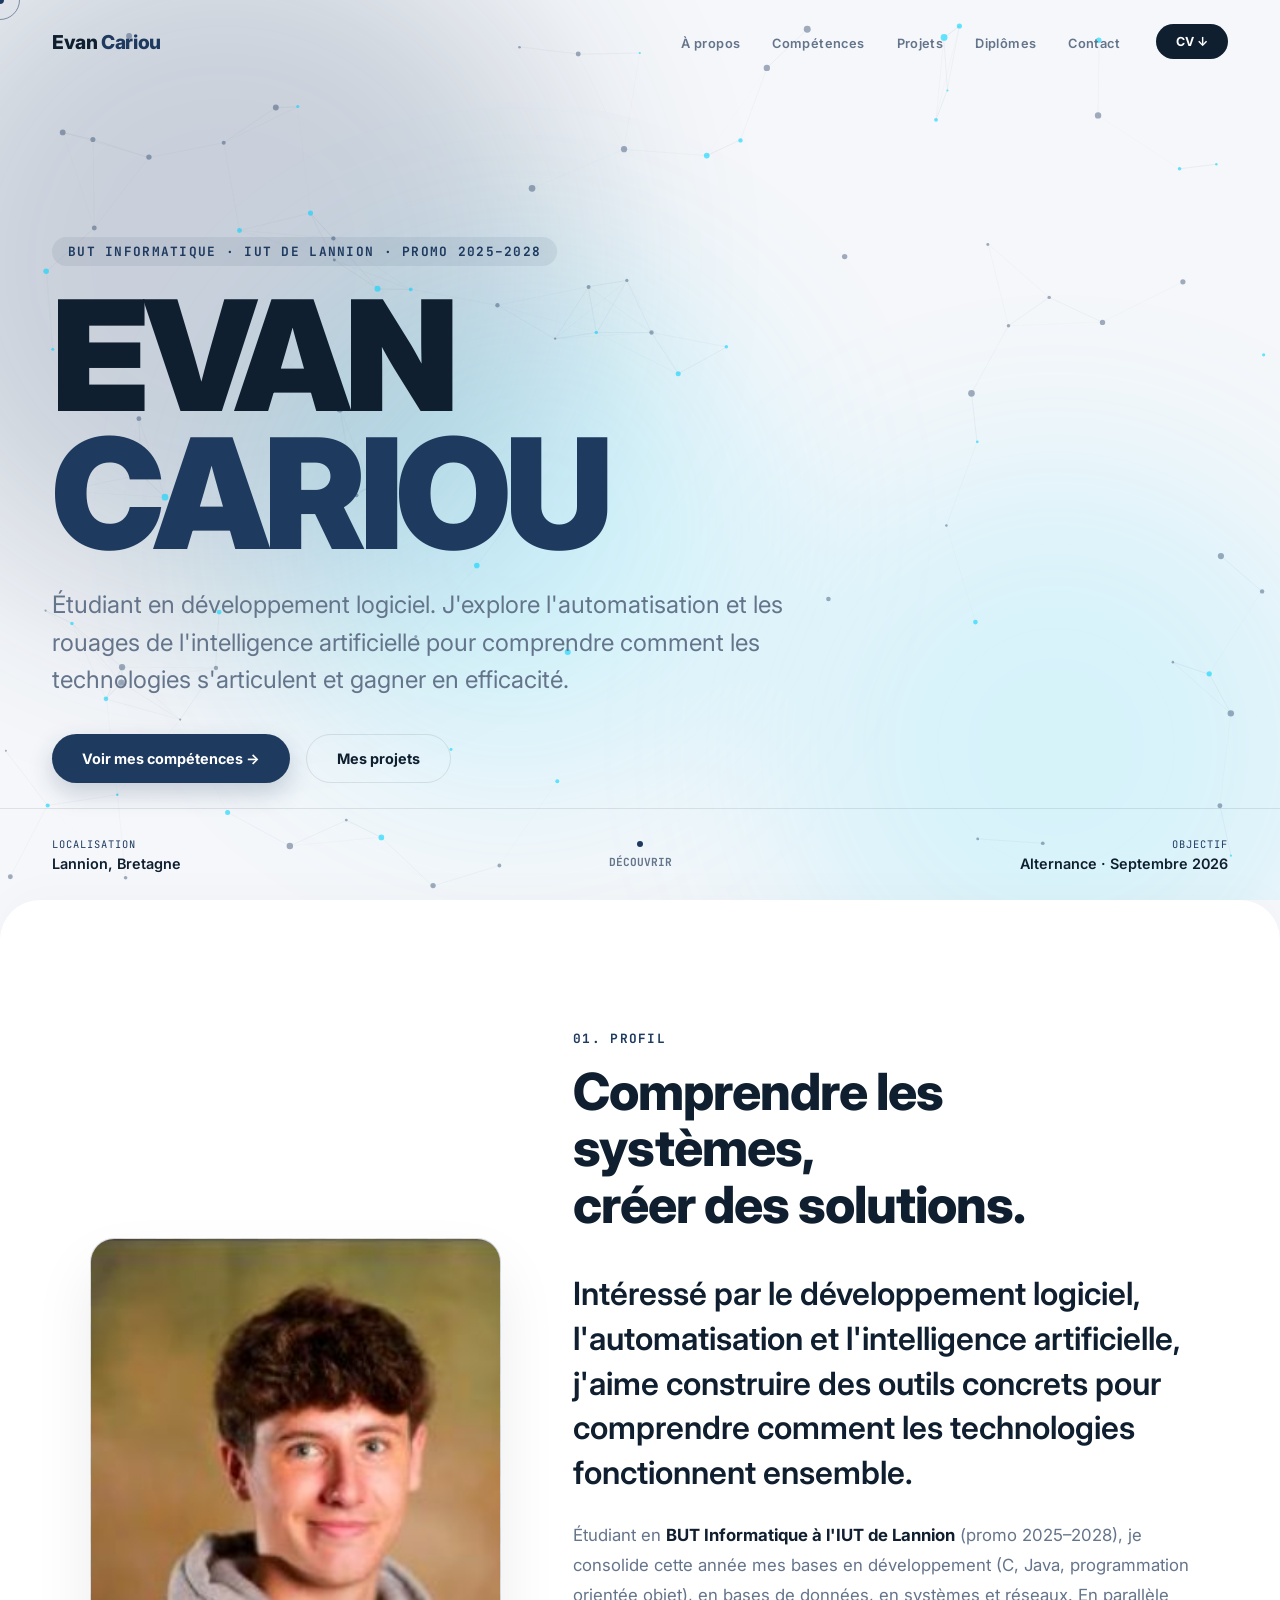
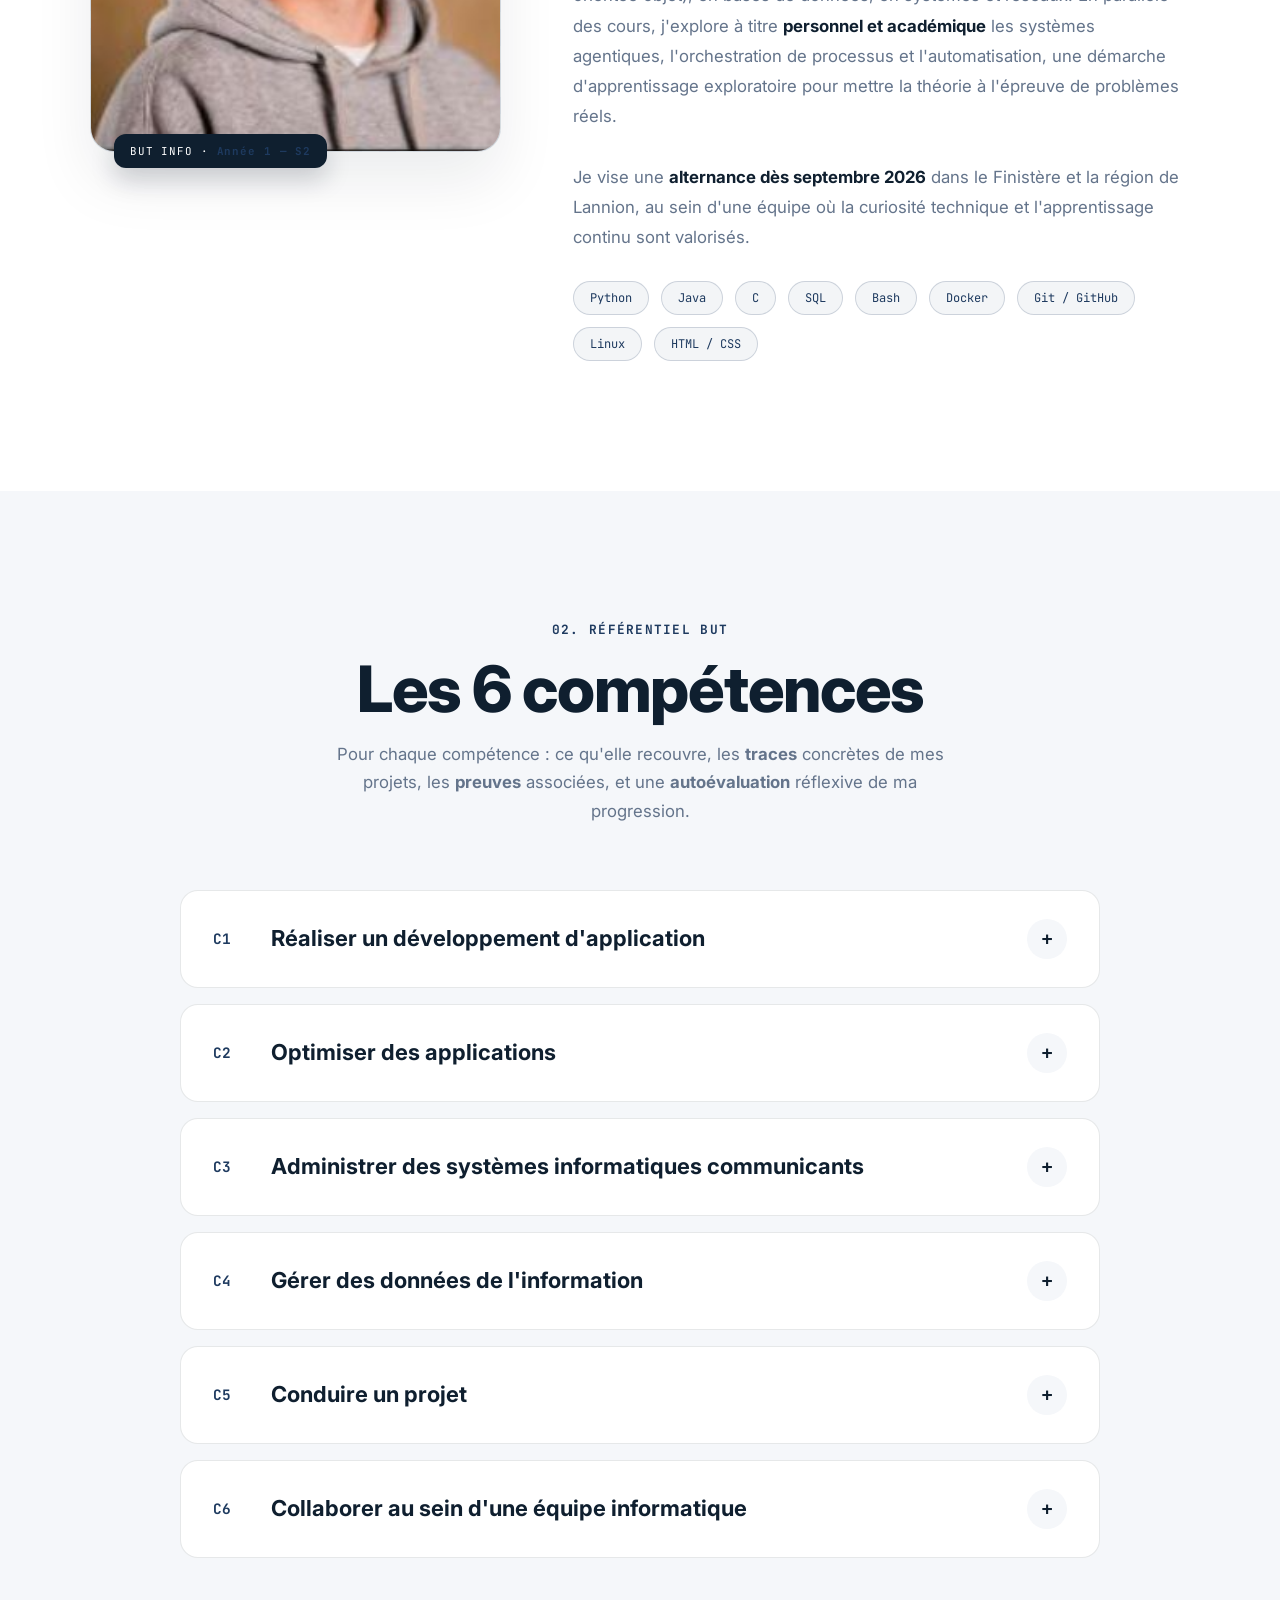
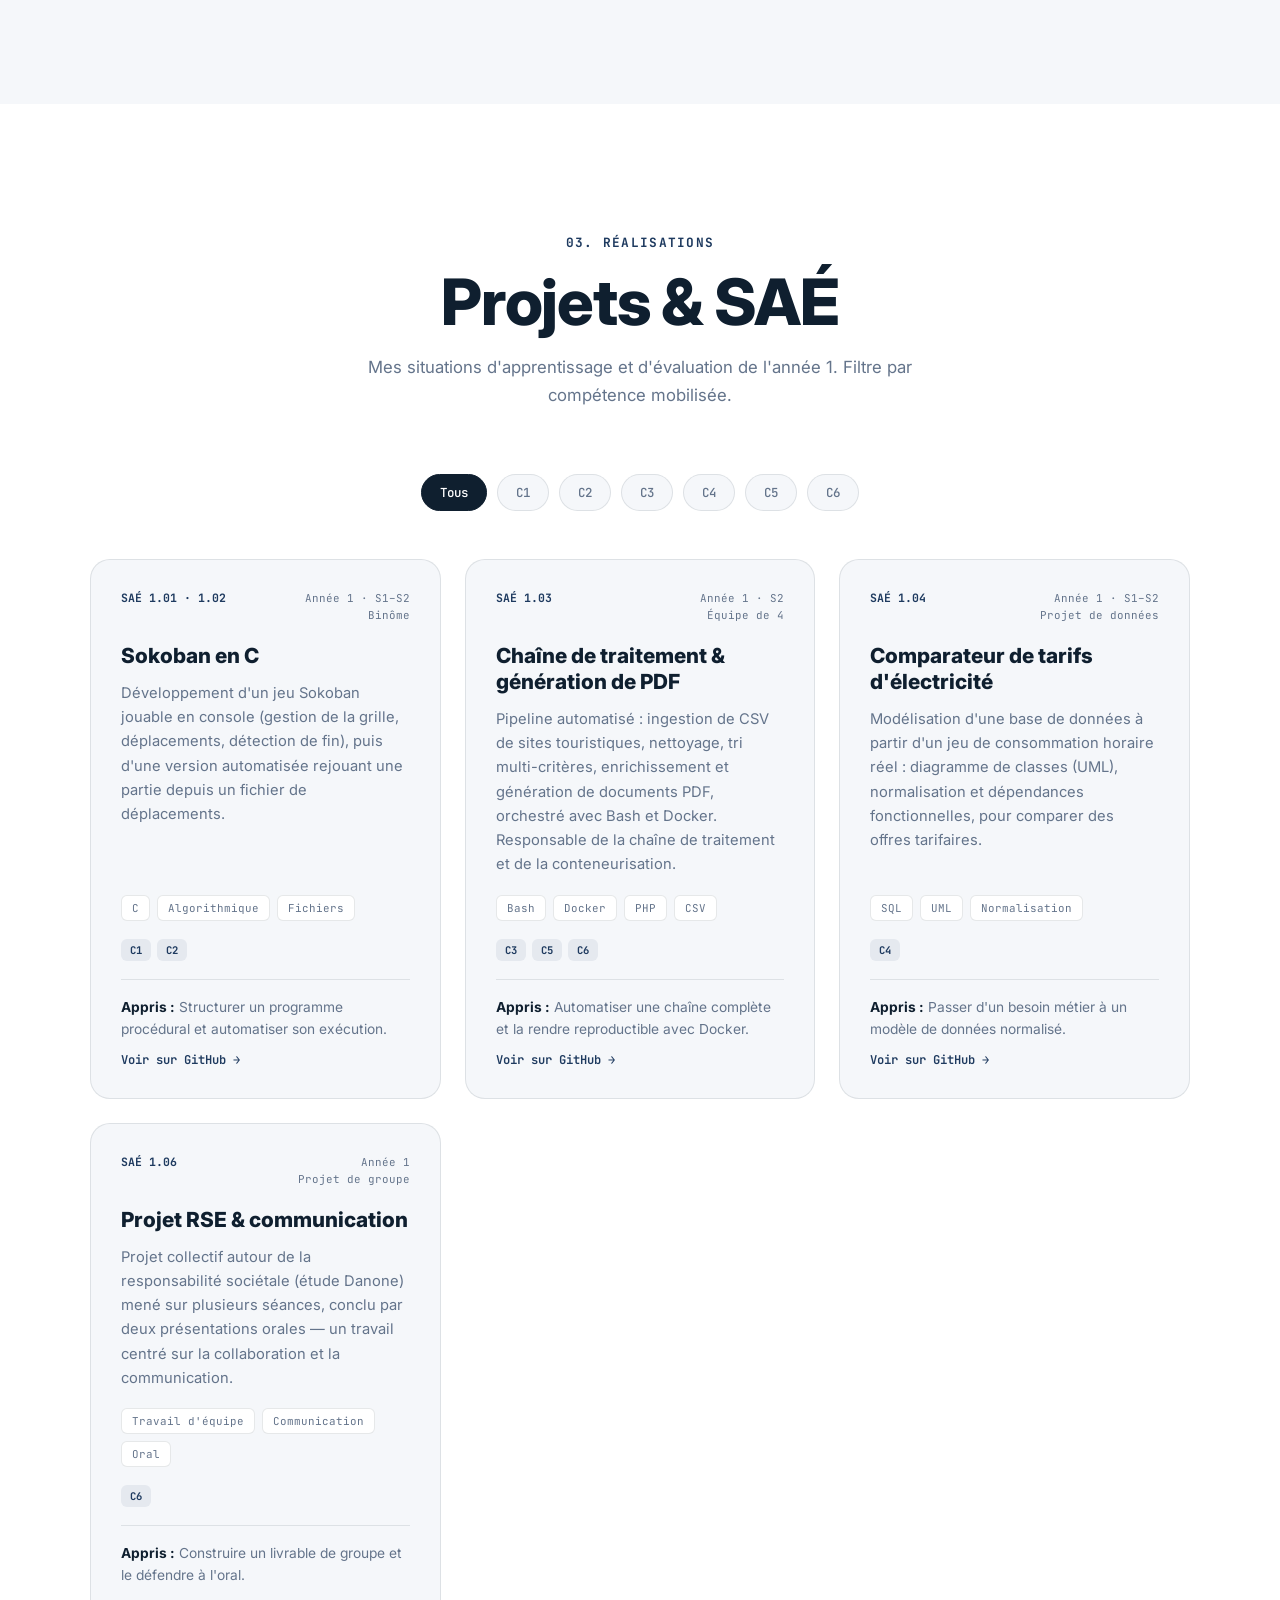
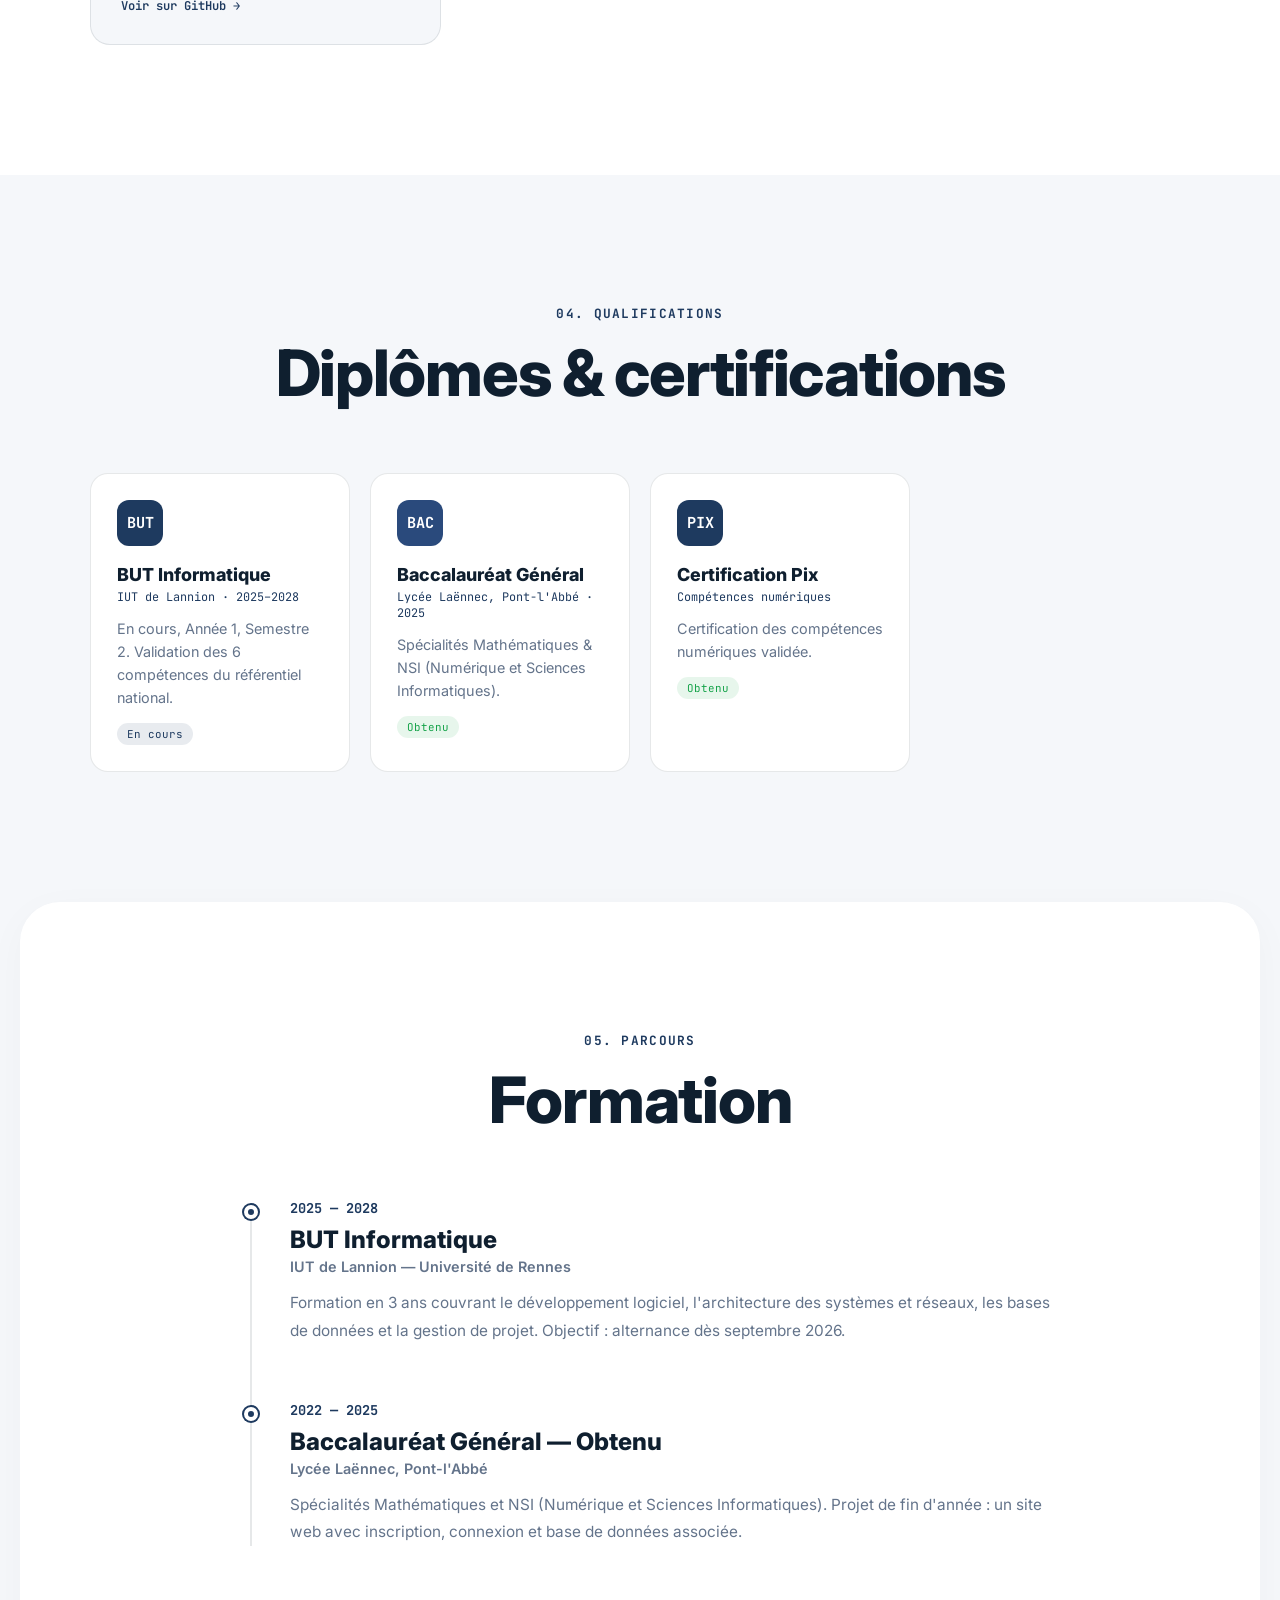
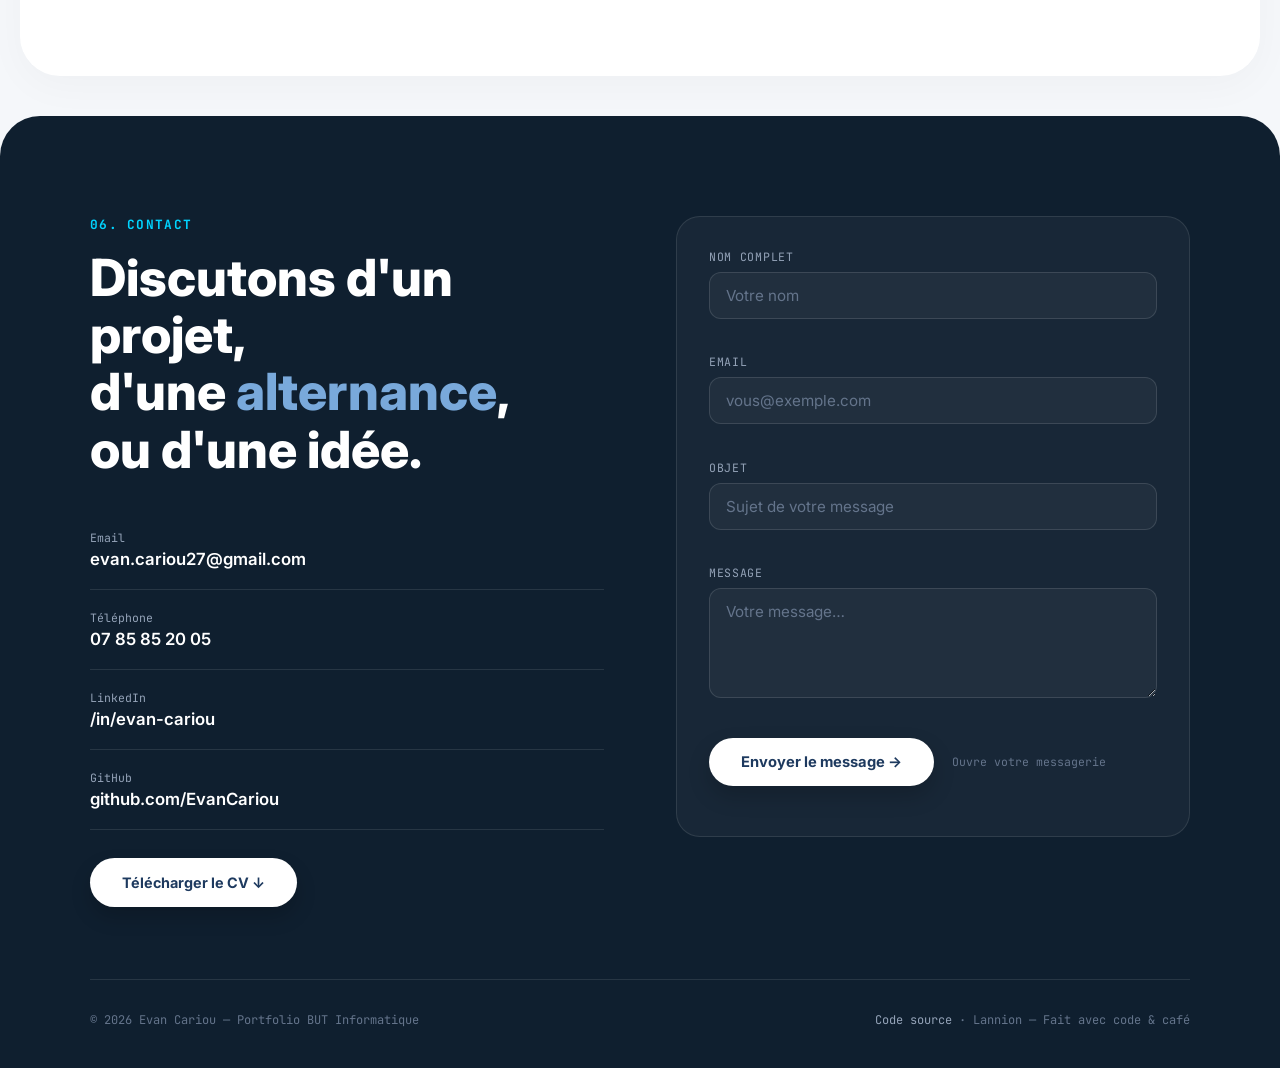
==== index.html @ abf59f75 "Portfolio Evan Cariou — BUT Informatique IUT Lannion" ====
<!DOCTYPE html>
<html lang="fr">
<head>
  <meta charset="UTF-8"/>
  <meta name="viewport" content="width=device-width,initial-scale=1"/>
  <title>Evan Cariou — Portfolio · BUT Informatique</title>
  <meta name="description" content="Portfolio d'apprentissage d'Evan Cariou, étudiant en BUT Informatique à l'IUT de Lannion. Les 6 compétences, projets et SAÉ de l'année 1."/>
  <link rel="preconnect" href="https://fonts.googleapis.com"/>
  <link rel="preconnect" href="https://fonts.gstatic.com" crossorigin/>
  <link href="https://fonts.googleapis.com/css2?family=Inter:wght@200;300;400;500;600;700;800;900&family=JetBrains+Mono:wght@300;400;500;700&display=swap" rel="stylesheet"/>
  <style>
    *, *::before, *::after { margin:0; padding:0; box-sizing:border-box; }

    :root {
      --bg-nacre:   #F5F7FA;
      --bg-paper:   #FFFFFF;
      --text-main:  #0F1F2F;
      --text-mut:   #64748B;
      /* Palette Sonezia : bleu profond + cyan */
      --accent-bl:  #1e3a5f;       /* bleu profond primaire */
      --accent-bl2: #2a4a7c;       /* bleu hover */
      --accent-cyan:#00d4ff;       /* cyan accent */
      --accent-cyan2:#00b8d4;
      --accent-soft: oklch(0.72 0.09 250); /* bleu clair lisible sur fond foncé */
      --teal:       #0E7490;       /* cyan lisible pour petit texte sur clair */
      --accent-or:  #1e3a5f;       /* (héritage) → bleu profond en contexte clair */
      --accent-or-light: #00d4ff;  /* fin de dégradé */
      --ok:         #16A34A;
      --err:        #DC2626;
      --border:     rgba(15, 31, 47, 0.10);
      --sans: 'Inter', system-ui, sans-serif;
      --mono: 'JetBrains Mono', monospace;
    }

    html { scroll-behavior: smooth; }

    body {
      background: var(--bg-nacre);
      color: var(--text-mut);
      font-family: var(--sans);
      font-weight: 400;
      overflow-x: hidden;
    }
    @media (hover: hover) and (pointer: fine) { body.cursor-on { cursor: none; } }

    /* skip link */
    .skip {
      position: absolute; left: -999px; top: 0; z-index: 9999;
      background: var(--accent-bl); color: #fff; padding: 12px 20px;
      border-radius: 0 0 10px 0; font-weight: 600; font-size: .85rem;
    }
    .skip:focus { left: 0; }

    /* focus visible */
    a:focus-visible, button:focus-visible, input:focus-visible,
    textarea:focus-visible, [tabindex]:focus-visible {
      outline: 3px solid var(--accent-bl); outline-offset: 3px; border-radius: 4px;
    }

    /* ─── AURAS ─── */
    .bg-auras { position: fixed; inset: 0; z-index: -1; pointer-events: none; overflow: hidden; }
    .aura { position: absolute; border-radius: 50%; filter: blur(100px); animation: floatAura 25s infinite alternate ease-in-out; }
    .aura-blue   { width: 55vw; height: 55vw; background: var(--accent-bl);   top: -10%; left: -10%; opacity: .2; }
    .aura-orange { width: 45vw; height: 45vw; background: var(--accent-cyan); bottom: -15%; right: -5%; opacity: .12; animation-delay: -7s; }
    .aura-cyan   { width: 40vw; height: 40vw; background: var(--accent-cyan); top: 30%; left: 20%; opacity: .15; animation-delay: -12s; }
    @keyframes floatAura {
      0%   { transform: translate(0,0) scale(1) rotate(0deg); }
      50%  { transform: translate(5%,10%) scale(1.1) rotate(10deg); }
      100% { transform: translate(-5%,5%) scale(.95) rotate(-5deg); }
    }

    /* ─── CURSOR ─── */
    #cur, #cur-o { display: none; }
    body.cursor-on #cur, body.cursor-on #cur-o { display: block; }
    #cur {
      position: fixed; width: 8px; height: 8px; background: var(--accent-or);
      border-radius: 50%; pointer-events: none; z-index: 9999;
      transform: translate(-50%,-50%); transition: width .15s, height .15s, background .2s;
    }
    #cur-o {
      position: fixed; width: 40px; height: 40px; border: 1px solid rgba(30,58,95,.5);
      border-radius: 50%; pointer-events: none; z-index: 9998;
      transform: translate(-50%,-50%); transition: width .2s, height .2s, border-color .2s;
    }
    body.cursor-on:has(a:hover) #cur, body.cursor-on:has(button:hover) #cur { width: 5px; height: 5px; background: var(--accent-bl); }
    body.cursor-on:has(a:hover) #cur-o, body.cursor-on:has(button:hover) #cur-o { width: 60px; height: 60px; border-color: rgba(0,212,255,.7); background: rgba(0,212,255,.06); }

    /* ─── PROGRESS ─── */
    #sprog { position: fixed; top: 0; left: 0; right: 0; height: 3px; z-index: 1000; }
    #sprogfill { height: 100%; width: 0%; background: var(--accent-bl); }

    /* ─── NAV ─── */
    nav {
      position: fixed; top: 0; left: 0; right: 0;
      display: flex; align-items: center; justify-content: space-between;
      padding: 24px 52px; z-index: 200; transition: all .4s ease; border-bottom: 1px solid transparent;
    }
    nav.scrolled {
      background: rgba(248,249,250,.85); backdrop-filter: blur(12px); -webkit-backdrop-filter: blur(12px);
      padding: 16px 52px; border-bottom: 1px solid var(--border);
    }
    .nav-brand { font-family: var(--sans); font-weight: 800; font-size: 1.2rem; letter-spacing: -.02em; color: var(--text-main); text-decoration: none; }
    .nav-brand span { color: var(--accent-or); }
    .nav-right { display: flex; align-items: center; gap: 36px; }
    .nav-links { display: flex; gap: 32px; list-style: none; }
    .nav-links a {
      font-family: var(--sans); font-weight: 600; font-size: .8rem; letter-spacing: .03em;
      color: var(--text-mut); text-decoration: none; transition: color .2s; position: relative;
    }
    .nav-links a::after { content:''; position:absolute; bottom:-4px; left:0; width:0; height:2px; background: var(--accent-bl); transition: width .3s ease; }
    .nav-links a:hover, .nav-links a.active { color: var(--text-main); }
    .nav-links a:hover::after, .nav-links a.active::after { width: 100%; }
    .nav-cv {
      font-family: var(--sans); font-weight: 700; font-size: .78rem; color: #fff;
      background: var(--text-main); padding: 10px 20px; border-radius: 50px; text-decoration: none;
      display: inline-flex; align-items: center; gap: 8px; transition: all .3s ease;
    }
    .nav-cv:hover { background: var(--accent-bl2); transform: translateY(-2px); }
    .burger { display: none; background: none; border: none; cursor: pointer; flex-direction: column; gap: 5px; padding: 6px; }
    .burger span { width: 24px; height: 2px; background: var(--text-main); border-radius: 2px; transition: .3s; }

    /* ─── HERO ─── */
    #hero { position: relative; width: 100%; min-height: 100vh; display: flex; flex-direction: column; justify-content: center; padding: 120px 52px 0; }
    #cv { position: absolute; inset: 0; width: 100%; height: 100%; pointer-events: none; z-index: 0; opacity: .8; }
    .hero-inner { position: relative; z-index: 2; max-width: 1050px; }
    .hero-eyebrow {
      font-family: var(--mono); font-size: .8rem; font-weight: 700; letter-spacing: .1em; text-transform: uppercase;
      color: var(--accent-bl); margin-bottom: 20px; display: inline-block; padding: 6px 16px;
      background: rgba(30,58,95,.08); border-radius: 50px; opacity: 0; animation: fadeUp .8s .2s ease forwards;
    }
    .hero-name {
      font-family: var(--sans); font-weight: 900; font-size: clamp(60px, 12vw, 160px); line-height: .9;
      color: var(--text-main); letter-spacing: -.04em; text-transform: uppercase;
      opacity: 0; animation: fadeUp .8s .4s ease forwards; margin-bottom: 24px;
    }
    .hero-name span { color: var(--accent-bl); display: inline-block; }
    .hero-tagline { font-family: var(--sans); font-weight: 400; font-size: clamp(18px, 2.5vw, 24px); color: var(--text-mut); max-width: 760px; line-height: 1.55; opacity: 0; animation: fadeUp .8s .6s ease forwards; }
    .hero-cta { display: flex; gap: 16px; margin-top: 36px; flex-wrap: wrap; opacity: 0; animation: fadeUp .8s .8s ease forwards; }
    .btn-primary, .btn-ghost {
      font-family: var(--sans); font-weight: 700; font-size: .9rem; padding: 15px 30px; border-radius: 50px;
      text-decoration: none; display: inline-flex; align-items: center; gap: 10px; transition: all .3s ease; border: none; cursor: pointer;
    }
    .btn-primary { background: var(--accent-bl); color: #fff; box-shadow: 0 10px 24px rgba(30,58,95,.22); }
    .btn-primary:hover { transform: translateY(-3px); box-shadow: 0 16px 30px rgba(30,58,95,.34); }
    .btn-ghost { background: transparent; color: var(--text-main); border: 1.5px solid var(--border); }
    .btn-ghost:hover { border-color: var(--text-main); transform: translateY(-3px); }

    .hero-foot { position: absolute; bottom: 0; left: 0; right: 0; display: grid; grid-template-columns: 1fr auto 1fr; align-items: center; padding: 28px 52px; border-top: 1px solid var(--border); z-index: 2; opacity: 0; animation: fadeIn 1s 1s ease forwards; }
    .hf-item { display: flex; flex-direction: column; gap: 4px; }
    .hf-item:last-child { align-items: flex-end; text-align: right; }
    .hf-tag { font-family: var(--mono); font-size: .65rem; letter-spacing: .1em; text-transform: uppercase; color: var(--accent-or); }
    .hf-val { font-family: var(--sans); font-weight: 600; font-size: .9rem; color: var(--text-main); }
    .scroll-hint { display: flex; flex-direction: column; align-items: center; gap: 8px; color: var(--text-mut); }
    .scroll-dot { width: 6px; height: 6px; background: var(--accent-bl); border-radius: 50%; animation: bounce 2s infinite; }

    @keyframes fadeUp { from { opacity: 0; transform: translateY(30px); } to { opacity: 1; transform: none; } }
    @keyframes fadeIn { from { opacity: 0; } to { opacity: 1; } }
    @keyframes bounce { 0%,20%,50%,80%,100% { transform: translateY(0); } 40% { transform: translateY(-10px); } 60% { transform: translateY(-5px); } }

    /* ─── SHARED ─── */
    .section-pad { padding: 130px 52px; }
    .wrap { max-width: 1100px; margin: 0 auto; }
    .sec-eyebrow { font-family: var(--mono); font-size: .8rem; letter-spacing: .1em; text-transform: uppercase; color: var(--accent-bl); margin-bottom: 16px; display: block; font-weight: 700; }
    .sec-h { font-family: var(--sans); font-weight: 800; font-size: clamp(40px, 5vw, 70px); line-height: 1.1; color: var(--text-main); letter-spacing: -.02em; margin-bottom: 40px; }
    .sec-center { text-align: center; margin-bottom: 64px; }
    .sec-center .sec-h { margin-bottom: 16px; }
    .sec-sub { font-size: 1.05rem; max-width: 620px; margin: 0 auto; line-height: 1.7; }

    /* reveal */
    .rv { opacity: 0; transform: translateY(40px); transition: opacity .8s cubic-bezier(.16,1,.3,1), transform .8s cubic-bezier(.16,1,.3,1); }
    .rv.in { opacity: 1; transform: none; }
    .rv-d1 { transition-delay: .1s; } .rv-d2 { transition-delay: .2s; } .rv-d3 { transition-delay: .3s; }

    /* ─── À PROPOS ─── */
    #apropos { background: var(--bg-paper); border-radius: 40px 40px 0 0; box-shadow: 0 -10px 40px rgba(0,0,0,.02); }
    .ap-grid { display: grid; grid-template-columns: .8fr 1.2fr; gap: 72px; align-items: center; }
    .ap-photo { position: relative; }
    .photo-frame {
      width: 100%; aspect-ratio: 4/5; border-radius: 24px; overflow: hidden;
      background:
        repeating-linear-gradient(135deg, #EDF1F5 0 12px, #E6EBF1 12px 24px);
      border: 1px solid var(--border); display: flex; align-items: center; justify-content: center;
      position: relative; box-shadow: 0 30px 60px rgba(15,23,42,.08);
    }
    .photo-frame img { width: 100%; height: 100%; object-fit: cover; }
    .photo-ph { font-family: var(--mono); font-size: .72rem; color: var(--text-mut); text-align: center; line-height: 1.7; padding: 20px; }
    .photo-badge { position: absolute; bottom: -16px; left: 24px; background: var(--text-main); color: #fff; font-family: var(--mono); font-size: .68rem; letter-spacing: .08em; padding: 10px 16px; border-radius: 12px; box-shadow: 0 12px 24px rgba(15,23,42,.18); }
    .photo-badge b { color: var(--accent-or); }

    .bio-lead { font-family: var(--sans); font-weight: 600; font-size: clamp(22px, 2.6vw, 32px); line-height: 1.4; color: var(--text-main); margin-bottom: 24px; }
    .bio-body { font-family: var(--sans); font-weight: 400; font-size: 1.05rem; line-height: 1.8; margin-bottom: 28px; }
    .bio-body strong { color: var(--text-main); font-weight: 700; }
    .ap-chips { display: flex; flex-wrap: wrap; gap: 12px; }
    .chip { font-family: var(--mono); font-size: .75rem; color: var(--accent-bl); background: rgba(30,58,95,.05); border: 1px solid rgba(30,58,95,.18); padding: 8px 16px; border-radius: 50px; transition: all .3s ease; }
    .chip:hover { background: var(--accent-bl); color: #fff; transform: translateY(-3px); }

    /* ─── COMPÉTENCES ─── */
    #competences { background: var(--bg-nacre); }
    .acc { list-style: none; max-width: 920px; margin: 0 auto; }
    .acc-item { background: var(--bg-paper); border-radius: 18px; margin-bottom: 16px; border: 1px solid var(--border); transition: box-shadow .3s ease, border-color .3s ease, transform .3s ease; }
    .acc-item:hover { box-shadow: 0 12px 30px rgba(0,0,0,.05); transform: translateY(-2px); border-color: rgba(0,212,255,.5); }
    .acc-btn { width: 100%; display: flex; align-items: center; gap: 22px; padding: 28px 32px; background: none; border: none; cursor: pointer; text-align: left; }
    .acc-num { font-family: var(--mono); font-size: .9rem; font-weight: 700; color: var(--accent-or); width: 36px; flex-shrink: 0; }
    .acc-headings { flex: 1; }
    .acc-title { font-family: var(--sans); font-weight: 700; font-size: clamp(17px, 1.9vw, 22px); color: var(--text-main); line-height: 1.25; }
    .acc-level { font-family: var(--mono); font-size: .68rem; letter-spacing: .05em; color: var(--accent-bl); margin-top: 6px; display: inline-flex; align-items: center; gap: 7px; }
    .acc-level::before { content:''; width: 7px; height: 7px; border-radius: 50%; background: var(--accent-bl); }
    .lvl-strong .acc-level { color: var(--ok); } .lvl-strong .acc-level::before { background: var(--ok); }
    .lvl-mid .acc-level { color: var(--teal); } .lvl-mid .acc-level::before { background: var(--teal); }
    .acc-plus { width: 40px; height: 40px; background: var(--bg-nacre); border-radius: 50%; display: flex; align-items: center; justify-content: center; font-weight: 600; font-size: 1.2rem; color: var(--text-main); transition: all .3s ease; flex-shrink: 0; }
    .acc-item.open .acc-plus { transform: rotate(45deg); background: var(--accent-or); color: #fff; }
    .acc-item.open { border-color: var(--accent-or); }
    .acc-panel { overflow: hidden; max-height: 0; transition: max-height .55s ease; }
    .acc-item.open .acc-panel { max-height: 1400px; }
    .acc-inner { padding: 0 32px 32px 90px; }
    .acc-desc { font-size: 1rem; line-height: 1.75; margin-bottom: 24px; }
    .acc-block { margin-bottom: 22px; }
    .acc-block h4 { font-family: var(--mono); font-size: .7rem; letter-spacing: .12em; text-transform: uppercase; color: var(--teal); margin-bottom: 12px; display: flex; align-items: center; gap: 8px; }
    .acc-block h4::after { content:''; flex:1; height:1px; background: var(--border); }
    .acc-block.proof h4 { color: var(--accent-bl); }
    .acc-block.eval h4 { color: var(--ok); }
    .trace-list { list-style: none; display: flex; flex-direction: column; gap: 10px; }
    .trace-list li { font-size: .95rem; line-height: 1.6; padding-left: 20px; position: relative; }
    .trace-list li::before { content:'▸'; position: absolute; left: 0; color: var(--accent-or); }
    .trace-list li strong { color: var(--text-main); font-weight: 700; }
    .proof-tags { display: flex; flex-wrap: wrap; gap: 8px; }
    .ptag { font-family: var(--mono); font-size: .72rem; background: var(--bg-nacre); border: 1px solid var(--border); color: var(--text-main); padding: 6px 12px; border-radius: 8px; }
    .proof-link { font-family: var(--mono); font-size: .78rem; color: var(--accent-bl); text-decoration: none; display: inline-flex; align-items: center; gap: 6px; margin-top: 12px; font-weight: 500; }
    .proof-link:hover { text-decoration: underline; }
    .acc-eval { font-size: .96rem; line-height: 1.75; font-style: italic; color: var(--text-main); border-left: 3px solid var(--ok); padding-left: 18px; }

    /* ─── PROJETS ─── */
    #projets { background: var(--bg-paper); }
    .filters { display: flex; flex-wrap: wrap; gap: 10px; justify-content: center; margin-bottom: 48px; }
    .filter-btn { font-family: var(--mono); font-size: .78rem; font-weight: 500; color: var(--text-mut); background: var(--bg-nacre); border: 1px solid var(--border); padding: 9px 18px; border-radius: 50px; cursor: pointer; transition: all .25s ease; }
    .filter-btn:hover { border-color: var(--accent-bl); color: var(--text-main); }
    .filter-btn.active { background: var(--text-main); color: #fff; border-color: var(--text-main); }
    .proj-grid { display: grid; grid-template-columns: repeat(auto-fill, minmax(340px, 1fr)); gap: 24px; }
    .proj-card { background: var(--bg-nacre); border: 1px solid var(--border); border-radius: 20px; padding: 30px; transition: all .35s cubic-bezier(.16,1,.3,1); display: flex; flex-direction: column; }
    .proj-card.hide { display: none; }
    .proj-card:hover { transform: translateY(-6px); box-shadow: 0 20px 44px rgba(15,23,42,.08); border-color: rgba(0,212,255,.5); }
    .proj-top { display: flex; justify-content: space-between; align-items: flex-start; gap: 12px; margin-bottom: 18px; }
    .proj-code { font-family: var(--mono); font-size: .72rem; color: var(--accent-or); font-weight: 700; }
    .proj-meta { font-family: var(--mono); font-size: .68rem; color: var(--text-mut); text-align: right; line-height: 1.6; }
    .proj-title { font-family: var(--sans); font-weight: 800; font-size: 1.3rem; color: var(--text-main); line-height: 1.25; margin-bottom: 12px; }
    .proj-desc { font-size: .92rem; line-height: 1.65; margin-bottom: 18px; flex: 1; }
    .proj-tech { display: flex; flex-wrap: wrap; gap: 7px; margin-bottom: 18px; }
    .proj-tech span { font-family: var(--mono); font-size: .68rem; color: var(--text-mut); background: var(--bg-paper); border: 1px solid var(--border); padding: 5px 10px; border-radius: 6px; }
    .proj-comps { display: flex; flex-wrap: wrap; gap: 6px; margin-bottom: 18px; }
    .proj-comps span { font-family: var(--mono); font-size: .66rem; font-weight: 700; color: var(--accent-bl); background: rgba(30,58,95,.07); padding: 4px 9px; border-radius: 6px; }
    .proj-foot { display: flex; flex-direction: column; gap: 12px; border-top: 1px solid var(--border); padding-top: 16px; }
    .proj-learn { font-size: .86rem; line-height: 1.6; }
    .proj-learn b { color: var(--text-main); }
    .proj-link { font-family: var(--mono); font-size: .76rem; font-weight: 600; color: var(--accent-bl); text-decoration: none; display: inline-flex; align-items: center; gap: 7px; align-self: flex-start; }
    .proj-link:hover { gap: 11px; }

    /* ─── CERTIFICATIONS ─── */
    #certifs { background: var(--bg-nacre); }
    .cert-grid { display: grid; grid-template-columns: repeat(auto-fill, minmax(260px, 1fr)); gap: 20px; }
    .cert-card { background: var(--bg-paper); border: 1px solid var(--border); border-radius: 18px; padding: 26px; transition: all .3s ease; }
    .cert-card:hover { transform: translateY(-4px); box-shadow: 0 14px 30px rgba(0,0,0,.05); border-color: rgba(0,212,255,.5); }
    .cert-ico { width: 46px; height: 46px; border-radius: 12px; display: flex; align-items: center; justify-content: center; font-family: var(--mono); font-weight: 700; font-size: .95rem; color: #fff; margin-bottom: 18px; }
    .cert-card h3 { font-family: var(--sans); font-weight: 800; font-size: 1.12rem; color: var(--text-main); margin-bottom: 4px; }
    .cert-where { font-family: var(--mono); font-size: .74rem; color: var(--accent-or); margin-bottom: 12px; }
    .cert-card p { font-size: .9rem; line-height: 1.6; }
    .cert-status { display: inline-block; margin-top: 14px; font-family: var(--mono); font-size: .68rem; padding: 4px 10px; border-radius: 50px; }
    .st-done { background: rgba(22,163,74,.1); color: var(--ok); }
    .st-prog { background: rgba(30,58,95,.1); color: var(--accent-bl); }

    /* ─── FORMATION ─── */
    #formation { background: var(--bg-paper); border-radius: 40px; margin: 0 20px 40px; box-shadow: 0 10px 40px rgba(0,0,0,.03); }
    .tl { position: relative; max-width: 820px; margin: 0 auto; }
    .tl::before { content:''; position: absolute; left: 20px; top: 10px; bottom: 0; width: 2px; background: var(--border); }
    .tl-entry { position: relative; margin-bottom: 56px; padding-left: 60px; }
    .tl-entry:last-child { margin-bottom: 0; }
    .tl-entry::before { content:''; position: absolute; left: 14px; top: 6px; width: 14px; height: 14px; border-radius: 50%; background: var(--accent-bl); border: 4px solid var(--bg-paper); box-shadow: 0 0 0 2px var(--accent-bl); transition: all .3s ease; }
    .tl-entry:hover::before { background: var(--accent-cyan); box-shadow: 0 0 0 2px var(--accent-cyan), 0 0 15px rgba(0,212,255,.5); transform: scale(1.2); }
    .tl-year { font-family: var(--mono); font-size: .85rem; font-weight: 700; color: var(--accent-or); margin-bottom: 8px; }
    .tl-title { font-family: var(--sans); font-weight: 800; font-size: 1.5rem; color: var(--text-main); margin-bottom: 4px; }
    .tl-where { font-family: var(--sans); font-weight: 600; font-size: .9rem; color: var(--text-mut); margin-bottom: 14px; }

    /* ─── CONTACT ─── */
    #contact { background: var(--text-main); color: #fff; border-radius: 40px 40px 0 0; padding: 100px 52px 40px; }
    .contact-grid { display: grid; grid-template-columns: 1fr 1fr; gap: 72px; align-items: start; margin-bottom: 72px; }
    .contact-cta { font-family: var(--sans); font-weight: 800; font-size: clamp(30px, 4vw, 52px); line-height: 1.12; margin-bottom: 32px; }
    .contact-cta span { color: var(--accent-soft); }
    .c-link { display: flex; align-items: center; justify-content: space-between; padding: 20px 0; border-bottom: 1px solid rgba(255,255,255,.1); text-decoration: none; color: #fff; transition: all .3s ease; }
    .c-link:hover { padding-left: 16px; border-bottom-color: var(--accent-soft); }
    .c-lbl { font-family: var(--mono); font-size: .72rem; color: #94A3B8; margin-bottom: 4px; display: block; }
    .c-val { font-family: var(--sans); font-weight: 600; font-size: 1.05rem; }
    .c-arrow { color: var(--accent-soft); opacity: 0; transform: translateX(-10px); transition: all .3s ease; }
    .c-link:hover .c-arrow { opacity: 1; transform: translateX(0); }

    /* form */
    .form-box { background: rgba(255,255,255,.04); border: 1px solid rgba(255,255,255,.1); border-radius: 24px; padding: 32px; }
    .form-row { margin-bottom: 18px; }
    .form-row label { display: block; font-family: var(--mono); font-size: .72rem; letter-spacing: .06em; text-transform: uppercase; color: #94A3B8; margin-bottom: 8px; }
    .form-row input, .form-row textarea {
      width: 100%; padding: 13px 16px; border-radius: 12px; border: 1.5px solid rgba(255,255,255,.12);
      background: rgba(255,255,255,.04); color: #fff; font-family: var(--sans); font-size: .95rem; transition: all .25s ease;
    }
    .form-row textarea { resize: vertical; min-height: 110px; }
    .form-row input::placeholder, .form-row textarea::placeholder { color: #64748B; }
    .form-row input:focus, .form-row textarea:focus { outline: none; border-color: var(--accent-soft); background: rgba(255,255,255,.07); box-shadow: 0 0 0 4px rgba(91,143,214,.15); }
    .form-row.invalid input, .form-row.invalid textarea { border-color: var(--err); }
    .field-err { font-family: var(--mono); font-size: .72rem; color: #FCA5A5; margin-top: 6px; min-height: 1em; display: block; }
    .form-actions { display: flex; align-items: center; gap: 18px; flex-wrap: wrap; }
    .submit-btn { font-family: var(--sans); font-weight: 700; font-size: .92rem; background: #fff; color: var(--accent-bl); padding: 15px 32px; border-radius: 50px; border: none; cursor: pointer; transition: all .3s ease; box-shadow: 0 10px 22px rgba(0,0,0,.18); }
    .submit-btn:hover { transform: translateY(-3px); box-shadow: 0 16px 30px rgba(0,0,0,.3); }
    .form-note { font-family: var(--mono); font-size: .72rem; color: #64748B; }
    .form-status { margin-top: 18px; font-family: var(--sans); font-size: .92rem; padding: 0; border-radius: 12px; max-height: 0; overflow: hidden; transition: all .4s ease; }
    .form-status.show { padding: 14px 18px; max-height: 120px; }
    .form-status.ok { background: rgba(22,163,74,.15); color: #86EFAC; border-left: 3px solid var(--ok); }
    .form-status.bad { background: rgba(220,38,38,.15); color: #FCA5A5; border-left: 3px solid var(--err); }

    .cv-btn { display: inline-flex; align-items: center; gap: 12px; font-family: var(--sans); font-weight: 700; font-size: .9rem; background: #fff; color: var(--accent-bl); padding: 16px 32px; border-radius: 50px; text-decoration: none; transition: all .3s ease; box-shadow: 0 10px 20px rgba(0,0,0,.18); }
    .cv-btn:hover { transform: translateY(-4px); box-shadow: 0 15px 30px rgba(0,0,0,.3); }
    .footer { display: flex; justify-content: space-between; align-items: center; gap: 16px; padding-top: 32px; border-top: 1px solid rgba(255,255,255,.1); font-family: var(--mono); font-size: .75rem; color: #64748B; flex-wrap: wrap; }
    .footer a { color: #94A3B8; text-decoration: none; }
    .footer a:hover { color: var(--accent-cyan); }

    /* sr-only */
    .sr-only { position: absolute; width: 1px; height: 1px; padding: 0; margin: -1px; overflow: hidden; clip: rect(0,0,0,0); white-space: nowrap; border: 0; }

    /* ─── RESPONSIVE ─── */
    @media (max-width: 960px) {
      nav { padding: 18px 24px; }
      .nav-links { display: none; position: absolute; top: 100%; left: 0; right: 0; flex-direction: column; gap: 0; background: rgba(248,249,250,.98); backdrop-filter: blur(12px); padding: 12px 24px 24px; border-bottom: 1px solid var(--border); }
      .nav-links.open { display: flex; }
      .nav-links li { padding: 12px 0; border-bottom: 1px solid var(--border); }
      .burger { display: flex; }
      .section-pad { padding: 90px 24px; }
      #hero { padding: 110px 24px 0; }
      .hero-foot { padding: 22px 24px; }
      .ap-grid, .contact-grid { grid-template-columns: 1fr; gap: 44px; }
      .ap-photo { max-width: 320px; }
      .acc-inner { padding: 0 24px 28px 24px; }
      .acc-btn { padding: 22px 22px; }
      #contact { padding: 80px 24px 32px; }
      #formation { margin: 0 12px 24px; }
    }
    @media (max-width: 480px) {
      .hero-foot { grid-template-columns: 1fr; gap: 14px; text-align: left; }
      .hf-item:last-child { align-items: flex-start; text-align: left; }
      .scroll-hint { display: none; }
    }

    @media (prefers-reduced-motion: reduce) {
      *, *::before, *::after { animation-duration: .001ms !important; animation-iteration-count: 1 !important; transition-duration: .01ms !important; scroll-behavior: auto !important; }
      .aura { display: none; }
    }
    @media print { .bg-auras, #cur, #cur-o, #sprog, nav, #cv { display: none !important; } }
  </style>
</head>
<body>
  <a class="skip" href="#main">Aller au contenu principal</a>

  <div class="bg-auras" aria-hidden="true">
    <div class="aura aura-blue"></div>
    <div class="aura aura-orange"></div>
    <div class="aura aura-cyan"></div>
  </div>

  <div id="cur" aria-hidden="true"></div>
  <div id="cur-o" aria-hidden="true"></div>
  <div id="sprog" aria-hidden="true"><div id="sprogfill"></div></div>

  <!-- ═══ NAV ═══ -->
  <nav id="nav" aria-label="Navigation principale">
    <a class="nav-brand" href="#hero">Evan <span>Cariou</span></a>
    <div class="nav-right">
      <ul class="nav-links" id="navLinks">
        <li><a href="#apropos">À propos</a></li>
        <li><a href="#competences">Compétences</a></li>
        <li><a href="#projets">Projets</a></li>
        <li><a href="#certifs">Diplômes</a></li>
        <li><a href="#contact">Contact</a></li>
      </ul>
      <a class="nav-cv" href="assets/CV_Evan_Cariou.pdf" download="CV_Evan_Cariou.pdf">CV ↓</a>
      <button class="burger" id="burger" aria-label="Ouvrir le menu" aria-expanded="false" aria-controls="navLinks">
        <span></span><span></span><span></span>
      </button>
    </div>
  </nav>

  <main id="main">

  <!-- ═══ HERO ═══ -->
  <header id="hero">
    <canvas id="cv" aria-hidden="true"></canvas>
    <div class="hero-inner">
      <span class="hero-eyebrow">BUT Informatique · IUT de Lannion · Promo 2025–2028</span>
      <h1 class="hero-name">Evan<br/><span>Cariou</span></h1>
      <p class="hero-tagline">
        Étudiant en développement logiciel. J'explore l'automatisation et les rouages de l'intelligence artificielle pour comprendre comment les technologies s'articulent et gagner en efficacité.
      </p>
      <div class="hero-cta">
        <a class="btn-primary" href="#competences">Voir mes compétences →</a>
        <a class="btn-ghost" href="#projets">Mes projets</a>
      </div>
    </div>
    <div class="hero-foot">
      <div class="hf-item">
        <span class="hf-tag">Localisation</span>
        <span class="hf-val">Lannion, Bretagne</span>
      </div>
      <div class="scroll-hint" aria-hidden="true">
        <div class="scroll-dot"></div>
        <span style="font-family: var(--mono); font-size: .7rem; text-transform: uppercase; font-weight: 700;">Découvrir</span>
      </div>
      <div class="hf-item">
        <span class="hf-tag">Objectif</span>
        <span class="hf-val">Alternance · Septembre 2026</span>
      </div>
    </div>
  </header>

  <!-- ═══ À PROPOS ═══ -->
  <section id="apropos" class="section-pad" aria-labelledby="apropos-h">
    <div class="wrap ap-grid">
      <div class="ap-photo rv">
        <div class="photo-frame">
          <!-- Remplace ce bloc par : <img src="assets/profile.jpg" alt="Photo de profil d'Evan Cariou"/> -->
          <img src="assets/profile.jpg?v=2" alt="Photo de profil d'Evan Cariou" onerror="this.style.display='none';this.nextElementSibling.style.display='block'"/>
          <span class="photo-ph" style="display:none">photo de profil<br/>→ assets/profile.jpg<br/>(format 4:5)</span>
        </div>
        <span class="photo-badge">BUT INFO · <b>Année 1 — S2</b></span>
      </div>
      <div>
        <span class="sec-eyebrow rv">01. Profil</span>
        <h2 class="sec-h rv" id="apropos-h" style="font-size: clamp(34px,4vw,56px);">Comprendre les systèmes,<br/>créer des solutions.</h2>
        <p class="bio-lead rv rv-d1">
          Intéressé par le développement logiciel, l'automatisation et l'intelligence artificielle, j'aime construire des outils concrets pour comprendre comment les technologies fonctionnent ensemble.
        </p>
        <p class="bio-body rv rv-d1">
          Étudiant en <strong>BUT Informatique à l'IUT de Lannion</strong> (promo 2025–2028), je consolide cette année mes bases en développement (C, Java, programmation orientée objet), en bases de données, en systèmes et réseaux. En parallèle des cours, j'explore à titre <strong>personnel et académique</strong> les systèmes agentiques, l'orchestration de processus et l'automatisation, une démarche d'apprentissage exploratoire pour mettre la théorie à l'épreuve de problèmes réels.<br/><br/>
          Je vise une <strong>alternance dès septembre 2026</strong> dans le Finistère et la région de Lannion, au sein d'une équipe où la curiosité technique et l'apprentissage continu sont valorisés.
        </p>
        <div class="ap-chips rv rv-d2">
          <span class="chip">Python</span>
          <span class="chip">Java</span>
          <span class="chip">C</span>
          <span class="chip">SQL</span>
          <span class="chip">Bash</span>
          <span class="chip">Docker</span>
          <span class="chip">Git / GitHub</span>
          <span class="chip">Linux</span>
          <span class="chip">HTML / CSS</span>
        </div>
      </div>
    </div>
  </section>

  <!-- ═══ COMPÉTENCES ═══ -->
  <section id="competences" class="section-pad" aria-labelledby="comp-h">
    <div class="sec-center rv">
      <span class="sec-eyebrow">02. Référentiel BUT</span>
      <h2 class="sec-h" id="comp-h">Les 6 compétences</h2>
      <p class="sec-sub">Pour chaque compétence : ce qu'elle recouvre, les <strong>traces</strong> concrètes de mes projets, les <strong>preuves</strong> associées, et une <strong>autoévaluation</strong> réflexive de ma progression.</p>
    </div>
    <ul class="acc" id="accList"></ul>
  </section>

  <!-- ═══ PROJETS ═══ -->
  <section id="projets" class="section-pad" aria-labelledby="proj-h">
    <div class="sec-center rv">
      <span class="sec-eyebrow">03. Réalisations</span>
      <h2 class="sec-h" id="proj-h">Projets &amp; SAÉ</h2>
      <p class="sec-sub">Mes situations d'apprentissage et d'évaluation de l'année 1. Filtre par compétence mobilisée.</p>
    </div>
    <div class="wrap">
      <div class="filters rv" id="filters" role="group" aria-label="Filtrer les projets par compétence"></div>
      <div class="proj-grid" id="projGrid"></div>
    </div>
  </section>

  <!-- ═══ DIPLÔMES & CERTIFICATIONS ═══ -->
  <section id="certifs" class="section-pad" aria-labelledby="cert-h">
    <div class="sec-center rv">
      <span class="sec-eyebrow">04. Qualifications</span>
      <h2 class="sec-h" id="cert-h">Diplômes &amp; certifications</h2>
    </div>
    <div class="wrap cert-grid" id="certGrid"></div>
  </section>

  <!-- ═══ FORMATION ═══ -->
  <section id="formation" class="section-pad" aria-labelledby="form-h">
    <div class="sec-center rv">
      <span class="sec-eyebrow">05. Parcours</span>
      <h2 class="sec-h" id="form-h">Formation</h2>
    </div>
    <div class="tl rv rv-d1">
      <div class="tl-entry">
        <div class="tl-year">2025 — 2028</div>
        <div class="tl-title">BUT Informatique</div>
        <div class="tl-where">IUT de Lannion — Université de Rennes</div>
        <p class="bio-body" style="font-size: .96rem; margin-bottom: 0;">Formation en 3 ans couvrant le développement logiciel, l'architecture des systèmes et réseaux, les bases de données et la gestion de projet. Objectif : alternance dès septembre 2026.</p>
      </div>
      <div class="tl-entry">
        <div class="tl-year">2022 — 2025</div>
        <div class="tl-title">Baccalauréat Général — Obtenu</div>
        <div class="tl-where">Lycée Laënnec, Pont-l'Abbé</div>
        <p class="bio-body" style="font-size: .96rem; margin-bottom: 0;">Spécialités Mathématiques et NSI (Numérique et Sciences Informatiques). Projet de fin d'année : un site web avec inscription, connexion et base de données associée.</p>
      </div>
    </div>
  </section>

  <!-- ═══ CONTACT ═══ -->
  <section id="contact" aria-labelledby="contact-h">
    <div class="wrap">
      <div class="contact-grid">
        <div>
          <span class="sec-eyebrow rv" style="color: var(--accent-cyan);">06. Contact</span>
          <h2 class="contact-cta rv" id="contact-h">Discutons d'un projet,<br/>d'une <span>alternance</span>,<br/>ou d'une idée.</h2>
          <div class="rv rv-d1">
            <a class="c-link" href="mailto:evan.cariou27@gmail.com">
              <div><span class="c-lbl">Email</span><span class="c-val">evan.cariou27@gmail.com</span></div>
              <span class="c-arrow" aria-hidden="true">→</span>
            </a>
            <a class="c-link" href="tel:+33785852005">
              <div><span class="c-lbl">Téléphone</span><span class="c-val">07 85 85 20 05</span></div>
              <span class="c-arrow" aria-hidden="true">→</span>
            </a>
            <a class="c-link" href="https://www.linkedin.com/in/evan-cariou-8122563ab/" target="_blank" rel="noopener">
              <div><span class="c-lbl">LinkedIn</span><span class="c-val">/in/evan-cariou</span></div>
              <span class="c-arrow" aria-hidden="true">→</span>
            </a>
            <a class="c-link" href="https://github.com/EvanCariou" target="_blank" rel="noopener">
              <div><span class="c-lbl">GitHub</span><span class="c-val">github.com/EvanCariou</span></div>
              <span class="c-arrow" aria-hidden="true">→</span>
            </a>
            <a class="cv-btn" href="assets/CV_Evan_Cariou.pdf" download="CV_Evan_Cariou.pdf" style="margin-top: 28px;">Télécharger le CV ↓</a>
          </div>
        </div>

        <div class="rv rv-d1">
          <form class="form-box" id="contactForm" novalidate>
            <div class="form-row">
              <label for="f-nom">Nom complet</label>
              <input type="text" id="f-nom" name="nom" placeholder="Votre nom" required minlength="2" autocomplete="name"/>
              <span class="field-err" id="err-nom" aria-live="polite"></span>
            </div>
            <div class="form-row">
              <label for="f-email">Email</label>
              <input type="email" id="f-email" name="email" placeholder="vous@exemple.com" required autocomplete="email"/>
              <span class="field-err" id="err-email" aria-live="polite"></span>
            </div>
            <div class="form-row">
              <label for="f-objet">Objet</label>
              <input type="text" id="f-objet" name="objet" placeholder="Sujet de votre message" required minlength="3"/>
              <span class="field-err" id="err-objet" aria-live="polite"></span>
            </div>
            <div class="form-row">
              <label for="f-msg">Message</label>
              <textarea id="f-msg" name="message" placeholder="Votre message…" required minlength="10"></textarea>
              <span class="field-err" id="err-msg" aria-live="polite"></span>
            </div>
            <div class="form-actions">
              <button type="submit" class="submit-btn">Envoyer le message →</button>
              <span class="form-note">Ouvre votre messagerie</span>
            </div>
            <div class="form-status" id="formStatus" role="status" aria-live="polite"></div>
          </form>
        </div>
      </div>

      <div class="footer">
        <span>© 2026 Evan Cariou — Portfolio BUT Informatique</span>
        <span><a href="https://github.com/EvanCariou/But-informatique-Lannion" target="_blank" rel="noopener">Code source</a> · Lannion — Fait avec code &amp; café</span>
      </div>
    </div>
  </section>

  </main>

  <script>
  (() => {
    'use strict';
    const reduce = window.matchMedia('(prefers-reduced-motion: reduce)').matches;
    const fine = window.matchMedia('(hover: hover) and (pointer: fine)').matches;

    /* ── CUSTOM CURSOR (désactivé si tactile / reduced-motion) ── */
    if (fine && !reduce) {
      document.body.classList.add('cursor-on');
      const cur = document.getElementById('cur'), curO = document.getElementById('cur-o');
      let mx=0,my=0,ox=0,oy=0;
      document.addEventListener('mousemove', e => { mx=e.clientX; my=e.clientY; });
      (function tick(){ cur.style.left=mx+'px'; cur.style.top=my+'px'; ox+=(mx-ox)*.2; oy+=(my-oy)*.2; curO.style.left=ox+'px'; curO.style.top=oy+'px'; requestAnimationFrame(tick); })();
    }

    /* ── PROGRESS ── */
    const fill = document.getElementById('sprogfill');
    /* ── NAV ── */
    const nav = document.getElementById('nav');
    const navLinks = document.getElementById('navLinks');
    const burger = document.getElementById('burger');
    const sections = [...document.querySelectorAll('main section, #hero')];
    const linkEls = [...navLinks.querySelectorAll('a')];

    window.addEventListener('scroll', () => {
      const sc = window.scrollY;
      fill.style.width = (sc / (document.documentElement.scrollHeight - innerHeight) * 100) + '%';
      nav.classList.toggle('scrolled', sc > 50);
      // active link
      let cur = '';
      sections.forEach(s => { if (s.offsetTop - 140 <= sc) cur = s.id; });
      linkEls.forEach(a => a.classList.toggle('active', a.getAttribute('href') === '#' + cur));
    }, {passive:true});

    burger.addEventListener('click', () => {
      const open = navLinks.classList.toggle('open');
      burger.setAttribute('aria-expanded', open);
      burger.setAttribute('aria-label', open ? 'Fermer le menu' : 'Ouvrir le menu');
    });
    navLinks.addEventListener('click', e => { if (e.target.tagName === 'A') { navLinks.classList.remove('open'); burger.setAttribute('aria-expanded','false'); } });
    document.addEventListener('keydown', e => { if (e.key === 'Escape') { navLinks.classList.remove('open'); burger.setAttribute('aria-expanded','false'); } });

    /* ── CANVAS PARTICLES ── */
    if (!reduce) {
      const canvas = document.getElementById('cv'), ctx = canvas.getContext('2d');
      let W,H,parts=[];
      class P {
        constructor(){ this.reset(); }
        reset(){ this.x=Math.random()*W; this.y=Math.random()*H; this.vx=(Math.random()-.5)*1.1; this.vy=(Math.random()-.5)*1.1; this.r=Math.random()*2.5+1; this.o=Math.random()>.6; }
        update(){ this.x+=this.vx; this.y+=this.vy; if(this.x<0||this.x>W)this.vx*=-1; if(this.y<0||this.y>H)this.vy*=-1; }
        draw(){ ctx.beginPath(); ctx.arc(this.x,this.y,this.r,0,Math.PI*2); ctx.fillStyle=this.o?'rgba(0,212,255,.75)':'rgba(30,58,95,.5)'; ctx.fill(); }
      }
      function resize(){ W=canvas.width=canvas.offsetWidth; H=canvas.height=canvas.offsetHeight; parts=[]; const n=Math.min((W*H)/12000, 120); for(let i=0;i<n;i++) parts.push(new P()); }
      window.addEventListener('resize', resize); resize();
      (function loop(){
        ctx.clearRect(0,0,W,H);
        for(let i=0;i<parts.length;i++){ parts[i].update(); parts[i].draw();
          for(let j=i;j<parts.length;j++){ const dx=parts[i].x-parts[j].x, dy=parts[i].y-parts[j].y, d=Math.sqrt(dx*dx+dy*dy);
            if(d<130){ ctx.beginPath(); ctx.strokeStyle='rgba(100,116,139,'+(0.15-d/800)+')'; ctx.lineWidth=1; ctx.moveTo(parts[i].x,parts[i].y); ctx.lineTo(parts[j].x,parts[j].y); ctx.stroke(); } } }
        requestAnimationFrame(loop);
      })();
    }

    /* ════════ DONNÉES : COMPÉTENCES ════════ */
    const comps = [
      {
        num:'C1', level:'Bonne maîtrise', cls:'lvl-strong',
        title:"Réaliser un développement d'application",
        desc:"Concevoir, coder et faire évoluer une application répondant à un besoin concret, en appliquant les bonnes pratiques du génie logiciel.",
        traces:[
          "<strong>SAÉ 1.01 / 1.02 — Sokoban en C</strong> : jeu complet en console (grille, déplacements, détection de victoire), puis version 2 plus structurée.",
          "<strong>Développement orienté objet (S2)</strong> : classes Java avec héritage et polymorphisme (Personne/Employé/Ouvrier, gestion de stock par <code>ArrayList</code>, formes géométriques).",
          "<strong>Interfaces web (S1)</strong> : intégration HTML/CSS (site « Le Louvre », SAÉ gastronomie)."
        ],
        proofs:['Langage C','Java / POO','HTML5 · CSS3','Algorithmique'],
        link:'https://github.com/EvanCariou/sae-1.01-1.02-sokoban-c',
        eval:"Compétence dans laquelle je suis le plus à l'aise. Le vrai cap a été le passage de la programmation procédurale (C) à l'orienté objet (Java) : l'encapsulation et l'héritage m'ont d'abord déstabilisé. J'ai progressé en documentant systématiquement mes erreurs et leurs corrections (fichier RECAP_JAVA), ce qui m'a permis de fiabiliser mon code TP après TP."
      },
      {
        num:'C2', level:'En développement', cls:'lvl-mid',
        title:"Optimiser des applications",
        desc:"Analyser le comportement d'un programme, comprendre la complexité des algorithmes et améliorer l'efficacité d'une solution.",
        traces:[
          "<strong>SAÉ 1.02 — Automatisation du Sokoban</strong> : algorithme lisant un fichier de déplacements et rejouant la partie automatiquement, sans intervention manuelle.",
          "<strong>Graphes &amp; Méthodes numériques (S2)</strong> : étude d'algorithmes et de leur coût, premières analyses de complexité.",
          "Refactorisation du Sokoban entre la v1 et la v2 (lisibilité, découpage en fonctions)."
        ],
        proofs:['Algorithmique','Complexité','Refactoring','Fichiers / I-O'],
        link:'https://github.com/EvanCariou/sae-1.01-1.02-sokoban-c',
        eval:"Compétence émergente, que je continue de construire. Je sais désormais identifier du code redondant et le factoriser, mais l'analyse formelle de complexité reste un point à approfondir. L'automatisation du Sokoban m'a fait comprendre concrètement l'intérêt d'un code pensé pour être rejoué et maintenu, pas seulement « qui marche »."
      },
      {
        num:'C3', level:'Point fort · maîtrise confirmée', cls:'lvl-strong',
        title:"Administrer des systèmes informatiques communicants",
        desc:"Déployer et automatiser un environnement système : scripting, conteneurisation et chaîne de traitement de données reproductible.",
        traces:[
          "<strong>SAÉ 1.03 — Chaîne de traitement &amp; génération de documents</strong> : pipeline complet ingestion CSV → nettoyage → tri → enrichissement → export PDF, automatisé via <strong>Bash</strong> et <strong>Docker</strong>. J'étais responsable principal de l'étape B-1 et de la conteneurisation Docker.",
          "Scripts <code>script_depts.sh</code> (traitement des CSV) et <code>script_run_docker.sh</code> (orchestration de la chaîne).",
          "<strong>Réseau &amp; bas niveau (S2)</strong> : bases TCP/IP et fonctionnement des systèmes."
        ],
        proofs:['Bash','Docker','Linux','PHP','CSV / PDF'],
        link:'https://github.com/EvanCariou/sae-1.03-chaine-traitement-pdf',
        eval:"C'est ma compétence la plus aboutie de l'année. Deux difficultés marquantes : un tri qui renvoyait un fichier vide (incompatibilité des options <code>-n</code> et <code>-V</code> de <code>sort</code>, résolue par <code>sort -t ',' -k4,4 -rn -k2,2n</code>), et des PDF qui s'étalaient sur 3–4 pages — réglé en passant la page en CSS A4 paysage. Gérer Docker m'a montré la valeur d'un environnement reproductible."
      },
      {
        num:'C4', level:'Bonne maîtrise', cls:'',
        title:"Gérer des données de l'information",
        desc:"Modéliser, structurer et interroger des données : du modèle conceptuel à la requête, en passant par la normalisation.",
        traces:[
          "<strong>SAÉ 1.04 — Comparateur de tarifs d'électricité</strong> : modélisation (diagramme de classes / UML), normalisation et dépendances fonctionnelles, à partir d'un jeu de données de consommation horaire réel (CSV).",
          "<strong>Bases de données (S1) &amp; Exploitation de BDD (S2)</strong> : conception de schémas, requêtes SQL, MCD/MLD.",
        ],
        proofs:['SQL','Modélisation UML','Normalisation','Tutorial D'],
        link:'https://github.com/EvanCariou/sae-1.04-comparateur-tarifs-electricite',
        eval:"Je suis à l'aise avec la modélisation et la normalisation : décomposer un besoin en entités et relations cohérentes est devenu naturel. Travailler sur un vrai jeu de données de consommation m'a confronté au nettoyage et à la cohérence des données. Les optimisations avancées (index, NoSQL) restent à explorer en année 2."
      },
      {
        num:'C5', level:'Compétence solide', cls:'',
        title:"Conduire un projet",
        desc:"Planifier, organiser et mener un projet d'équipe de bout en bout, en répartissant les rôles et en tenant les délais.",
        traces:[
          "<strong>SAÉ 1.03</strong> au sein d'une équipe de 4 (≈40 % de la charge) : répartition des tâches, coordination du développement des scripts, suivi via Git.",
          "<strong>SAÉ 1.04</strong> : planification du travail de modélisation et respect des échéances.",
          "<strong>Gestion de projet (S2)</strong> : méthodes d'organisation et de suivi."
        ],
        proofs:['Git / GitHub','Planification','Répartition des rôles','Documentation'],
        link:'https://github.com/EvanCariou/sae-1.03-chaine-traitement-pdf',
        eval:"Première vraie expérience de coordination d'équipe. J'ai appris à découper le travail et à documenter qui fait quoi (fichier PARTICIPATION). Le moment-clé a été un blocage technique commun (fichier de sortie vide) résolu collectivement : ça m'a montré qu'une bonne conduite de projet, c'est aussi débloquer les autres, pas seulement avancer seul."
      },
      {
        num:'C6', level:'Maîtrise confirmée', cls:'lvl-strong',
        title:"Collaborer au sein d'une équipe informatique",
        desc:"Travailler à plusieurs, documenter son travail et communiquer clairement, à l'oral comme à l'écrit.",
        traces:[
          "<strong>SAÉ 1.03 — Travail d'équipe outillé</strong> (Evan, Rodolphe, Eloi, Elie) : versionnage Git, débogage en binôme, documentation partagée des difficultés et solutions.",
          "<strong>SAÉ 1.06 — Projet RSE (Danone)</strong> : travail de groupe sur plusieurs séances et deux présentations orales.",
          "Rédaction de documentation technique (README, RECAP_JAVA, fiches de participation)."
        ],
        proofs:['Git / GitHub','Pair-programming','Doc technique','Présentation orale'],
        link:'https://github.com/EvanCariou/sae-1.03-chaine-traitement-pdf',
        eval:"À l'aise dans le travail collectif. J'ai compris que la documentation n'est pas une corvée mais ce qui permet à l'équipe d'avancer en parallèle : nos fiches de participation et nos récaps ont évité bien des malentendus. Les présentations orales du projet RSE m'ont fait progresser sur la communication, qui était un point d'inconfort au départ."
      }
    ];

    const accList = document.getElementById('accList');
    comps.forEach((c,i) => {
      const li = document.createElement('li');
      li.className = 'acc-item rv ' + c.cls;
      li.style.transitionDelay = (i*.06)+'s';
      const pid = 'panel-'+c.num;
      li.innerHTML = `
        <button class="acc-btn" aria-expanded="false" aria-controls="${pid}">
          <span class="acc-num">${c.num}</span>
          <span class="acc-headings">
            <span class="acc-title">${c.title}</span>
          </span>
          <span class="acc-plus" aria-hidden="true">+</span>
        </button>
        <div class="acc-panel" id="${pid}" role="region" aria-label="Détail ${c.num}">
          <div class="acc-inner">
            <p class="acc-desc">${c.desc}</p>
            <div class="acc-block">
              <h4>Traces &amp; réalisations</h4>
              <ul class="trace-list">${c.traces.map(t=>`<li>${t}</li>`).join('')}</ul>
            </div>
            <div class="acc-block proof">
              <h4>Preuves</h4>
              <div class="proof-tags">${c.proofs.map(p=>`<span class="ptag">${p}</span>`).join('')}</div>
              <a class="proof-link" href="${c.link}" target="_blank" rel="noopener">⟶ Voir le code &amp; les livrables sur GitHub</a>
            </div>
            <div class="acc-block eval">
              <h4>Autoévaluation</h4>
              <p class="acc-eval">${c.eval}</p>
            </div>
          </div>
        </div>`;
      accList.appendChild(li);
      const btn = li.querySelector('.acc-btn');
      btn.addEventListener('click', () => {
        const was = li.classList.contains('open');
        document.querySelectorAll('.acc-item.open').forEach(x => { x.classList.remove('open'); x.querySelector('.acc-btn').setAttribute('aria-expanded','false'); });
        if (!was) { li.classList.add('open'); btn.setAttribute('aria-expanded','true'); }
      });
    });

    /* ════════ DONNÉES : PROJETS (ajoute un objet ici pour un nouveau projet) ════════ */
    const projets = [
      {
        code:'SAÉ 1.01 · 1.02', title:'Sokoban en C',
        meta:'Année 1 · S1–S2<br/>Binôme',
        desc:"Développement d'un jeu Sokoban jouable en console (gestion de la grille, déplacements, détection de fin), puis d'une version automatisée rejouant une partie depuis un fichier de déplacements.",
        tech:['C','Algorithmique','Fichiers'],
        comps:['C1','C2'],
        learn:"Structurer un programme procédural et automatiser son exécution.",
        link:'https://github.com/EvanCariou/sae-1.01-1.02-sokoban-c'
      },
      {
        code:'SAÉ 1.03', title:'Chaîne de traitement & génération de PDF',
        meta:'Année 1 · S2<br/>Équipe de 4',
        desc:"Pipeline automatisé : ingestion de CSV de sites touristiques, nettoyage, tri multi-critères, enrichissement et génération de documents PDF, orchestré avec Bash et Docker. Responsable de la chaîne de traitement et de la conteneurisation.",
        tech:['Bash','Docker','PHP','CSV'],
        comps:['C3','C5','C6'],
        learn:"Automatiser une chaîne complète et la rendre reproductible avec Docker.",
        link:'https://github.com/EvanCariou/sae-1.03-chaine-traitement-pdf'
      },
      {
        code:'SAÉ 1.04', title:"Comparateur de tarifs d'électricité",
        meta:'Année 1 · S1–S2<br/>Projet de données',
        desc:"Modélisation d'une base de données à partir d'un jeu de consommation horaire réel : diagramme de classes (UML), normalisation et dépendances fonctionnelles, pour comparer des offres tarifaires.",
        tech:['SQL','UML','Normalisation'],
        comps:['C4'],
        learn:"Passer d'un besoin métier à un modèle de données normalisé.",
        link:'https://github.com/EvanCariou/sae-1.04-comparateur-tarifs-electricite'
      },
      {
        code:'SAÉ 1.06', title:'Projet RSE & communication',
        meta:'Année 1<br/>Projet de groupe',
        desc:"Projet collectif autour de la responsabilité sociétale (étude Danone) mené sur plusieurs séances, conclu par deux présentations orales — un travail centré sur la collaboration et la communication.",
        tech:['Travail d\'équipe','Communication','Oral'],
        comps:['C6'],
        learn:"Construire un livrable de groupe et le défendre à l'oral.",
        link:'https://github.com/EvanCariou/sae-1.06-projet-rse-communication'
      }
    ];

    const projGrid = document.getElementById('projGrid');
    const filtersEl = document.getElementById('filters');
    function renderProjects(filter) {
      projGrid.innerHTML = '';
      projets.forEach(p => {
        if (filter !== 'all' && !p.comps.includes(filter)) return;
        const card = document.createElement('article');
        card.className = 'proj-card';
        card.innerHTML = `
          <div class="proj-top">
            <span class="proj-code">${p.code}</span>
            <span class="proj-meta">${p.meta}</span>
          </div>
          <h3 class="proj-title">${p.title}</h3>
          <p class="proj-desc">${p.desc}</p>
          <div class="proj-tech">${p.tech.map(t=>`<span>${t}</span>`).join('')}</div>
          <div class="proj-comps">${p.comps.map(c=>`<span>${c}</span>`).join('')}</div>
          <div class="proj-foot">
            <p class="proj-learn"><b>Appris :</b> ${p.learn}</p>
            <a class="proj-link" href="${p.link}" target="_blank" rel="noopener">Voir sur GitHub →</a>
          </div>`;
        projGrid.appendChild(card);
      });
    }
    const filterDefs = [['all','Tous'],['C1','C1'],['C2','C2'],['C3','C3'],['C4','C4'],['C5','C5'],['C6','C6']];
    filterDefs.forEach(([id,lbl],i) => {
      const b = document.createElement('button');
      b.className = 'filter-btn' + (i===0?' active':'');
      b.textContent = lbl;
      b.setAttribute('aria-pressed', i===0);
      b.addEventListener('click', () => {
        filtersEl.querySelectorAll('.filter-btn').forEach(x => { x.classList.remove('active'); x.setAttribute('aria-pressed','false'); });
        b.classList.add('active'); b.setAttribute('aria-pressed','true');
        renderProjects(id);
      });
      filtersEl.appendChild(b);
    });
    renderProjects('all');

    /* ════════ DONNÉES : CERTIFICATIONS ════════ */
    const certs = [
      { ico:'BUT', col:'#1e3a5f', title:'BUT Informatique', where:'IUT de Lannion · 2025–2028', desc:"En cours, Année 1, Semestre 2. Validation des 6 compétences du référentiel national.", status:'En cours', st:'st-prog' },
      { ico:'BAC', col:'#2a4a7c', title:'Baccalauréat Général', where:'Lycée Laënnec, Pont-l\'Abbé · 2025', desc:"Spécialités Mathématiques & NSI (Numérique et Sciences Informatiques).", status:'Obtenu', st:'st-done' },
      { ico:'PIX', col:'#1e3a5f', title:'Certification Pix', where:'Compétences numériques', desc:"Certification des compétences numériques validée.", status:'Obtenu', st:'st-done' }
    ];
    const certGrid = document.getElementById('certGrid');
    certs.forEach((c,i) => {
      const d = document.createElement('div');
      d.className = 'cert-card rv'; d.style.transitionDelay = (i*.08)+'s';
      d.innerHTML = `
        <div class="cert-ico" style="background:${c.col}">${c.ico}</div>
        <h3>${c.title}</h3>
        <div class="cert-where">${c.where}</div>
        <p>${c.desc}</p>
        <span class="cert-status ${c.st}">${c.status}</span>`;
      certGrid.appendChild(d);
    });

    /* ════════ FORMULAIRE DE CONTACT ════════ */
    const form = document.getElementById('contactForm');
    const status = document.getElementById('formStatus');
    const fields = {
      nom:  { el: form.nom,  err: document.getElementById('err-nom'),  test: v => v.trim().length >= 2, msg: 'Indiquez votre nom (2 caractères min).' },
      email:{ el: form.email,err: document.getElementById('err-email'),test: v => /^[^\s@]+@[^\s@]+\.[^\s@]+$/.test(v.trim()), msg: 'Adresse email invalide.' },
      objet:{ el: form.objet,err: document.getElementById('err-objet'),test: v => v.trim().length >= 3, msg: 'Précisez un objet (3 caractères min).' },
      message:{el: form.message,err: document.getElementById('err-msg'),test: v => v.trim().length >= 10, msg: 'Message trop court (10 caractères min).' }
    };
    function validateField(key) {
      const f = fields[key]; const ok = f.test(f.el.value);
      f.err.textContent = ok ? '' : f.msg;
      f.el.closest('.form-row').classList.toggle('invalid', !ok);
      f.el.setAttribute('aria-invalid', !ok);
      return ok;
    }
    Object.keys(fields).forEach(k => fields[k].el.addEventListener('blur', () => validateField(k)));
    Object.keys(fields).forEach(k => fields[k].el.addEventListener('input', () => { if (fields[k].el.closest('.form-row').classList.contains('invalid')) validateField(k); }));

    form.addEventListener('submit', async e => {
      e.preventDefault();
      let valid = true; let firstBad = null;
      Object.keys(fields).forEach(k => { const ok = validateField(k); if (!ok && !firstBad) firstBad = fields[k].el; valid = valid && ok; });
      if (!valid) {
        status.className = 'form-status show bad';
        status.textContent = '⚠ Merci de corriger les champs indiqués avant l\'envoi.';
        if (firstBad) firstBad.focus();
        return;
      }
      const nom = form.nom.value.trim(), email = form.email.value.trim(), objet = form.objet.value.trim(), message = form.message.value.trim();
      const btn = form.querySelector('.submit-btn');
      const btnLabel = btn ? btn.textContent : '';
      if (btn) { btn.disabled = true; btn.textContent = 'Envoi en cours…'; }
      status.className = 'form-status show';
      status.textContent = 'Envoi en cours…';
      try {
        const res = await fetch('https://formsubmit.co/ajax/evan.cariou27@gmail.com', {
          method: 'POST',
          headers: { 'Content-Type': 'application/json', 'Accept': 'application/json' },
          body: JSON.stringify({
            name: nom,
            email: email,
            _subject: '[Portfolio] ' + objet,
            Objet: objet,
            Message: message,
            _template: 'table'
          })
        });
        if (!res.ok) throw new Error('HTTP ' + res.status);
        status.className = 'form-status show ok';
        status.textContent = '✓ Merci ' + nom + ' ! Votre message a bien été envoyé. Je vous réponds au plus vite.';
        form.reset();
      } catch (err) {
        status.className = 'form-status show bad';
        status.innerHTML = '⚠ L\'envoi a échoué. Écrivez-moi directement à <a href="mailto:evan.cariou27@gmail.com" style="color:inherit;text-decoration:underline;">evan.cariou27@gmail.com</a>.';
      } finally {
        if (btn) { btn.disabled = false; btn.textContent = btnLabel; }
      }
    });

    /* ── SCROLL REVEAL ── */
    if (reduce) {
      document.querySelectorAll('.rv').forEach(el => el.classList.add('in'));
    } else {
      const obs = new IntersectionObserver(es => es.forEach(x => { if (x.isIntersecting) { x.target.classList.add('in'); obs.unobserve(x.target); } }), { threshold: .12 });
      document.querySelectorAll('.rv').forEach(el => obs.observe(el));
    }
  })();
  </script>
</body>
</html>
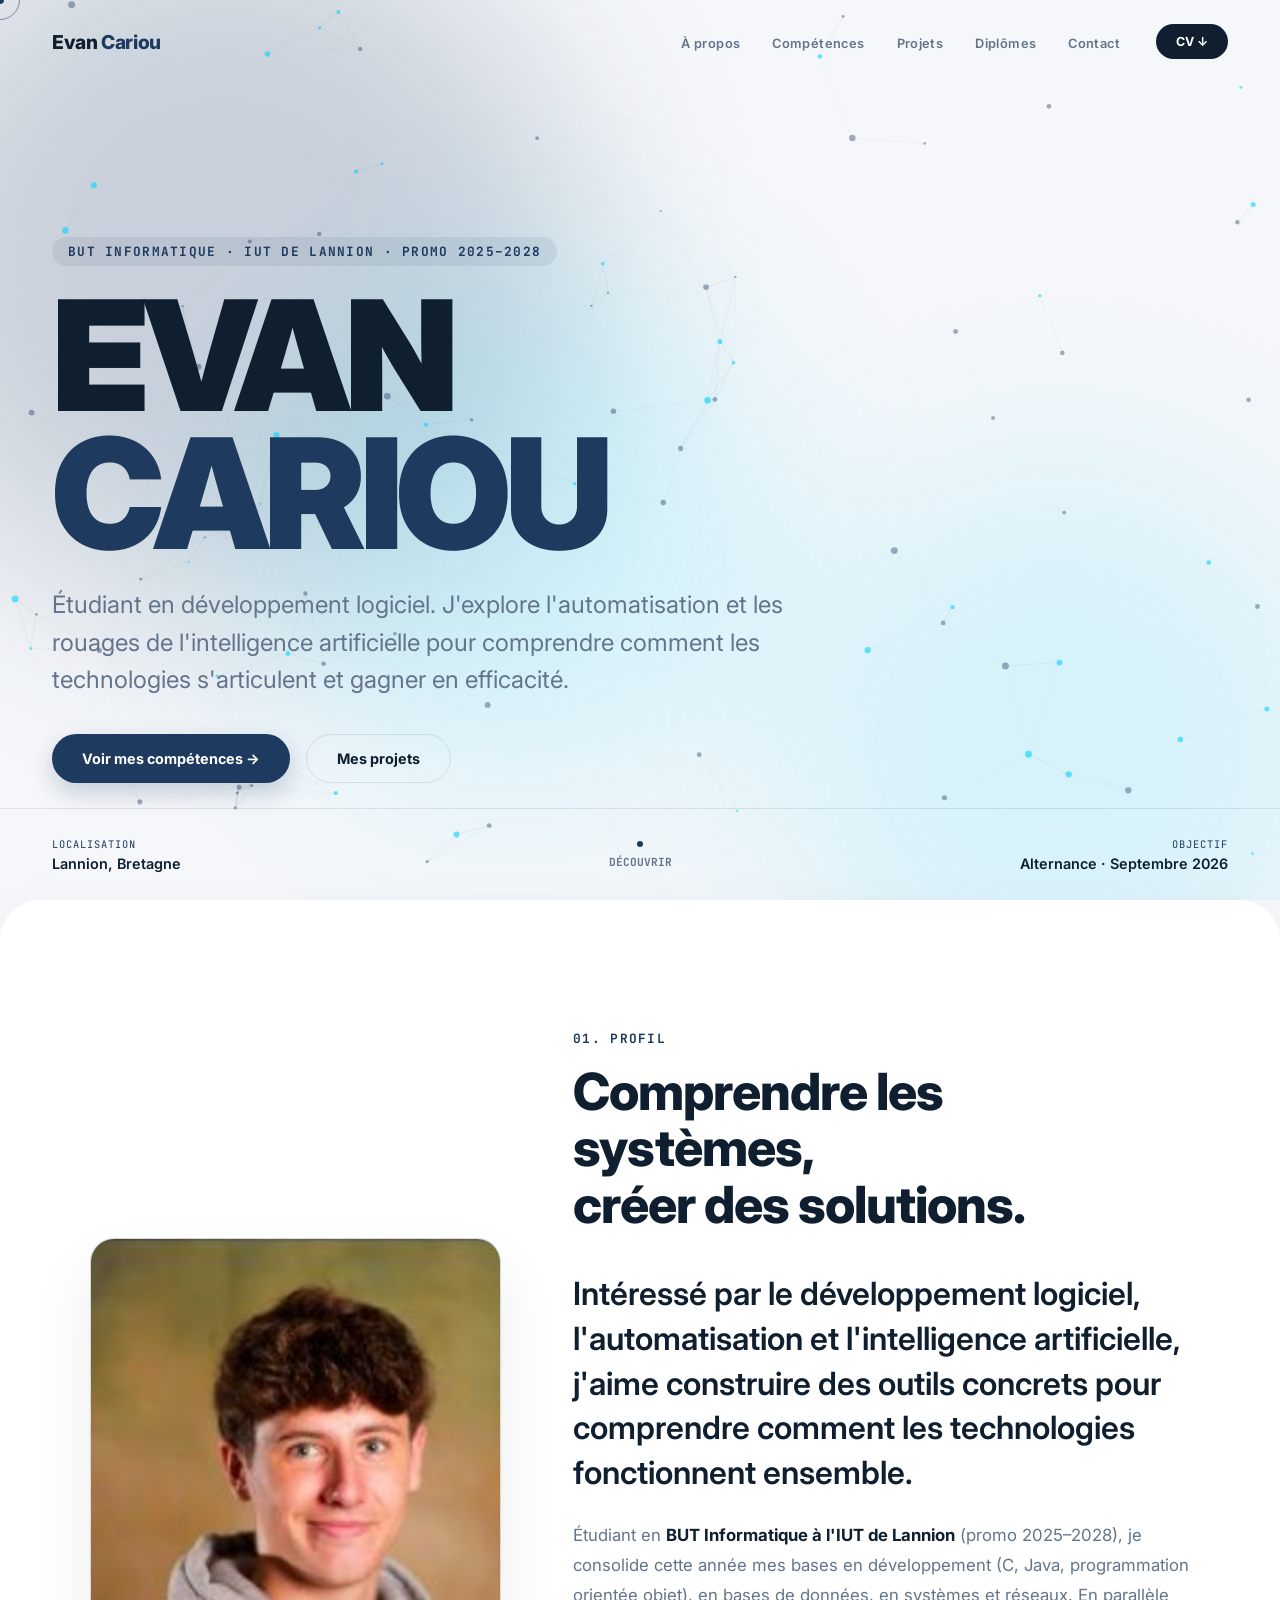
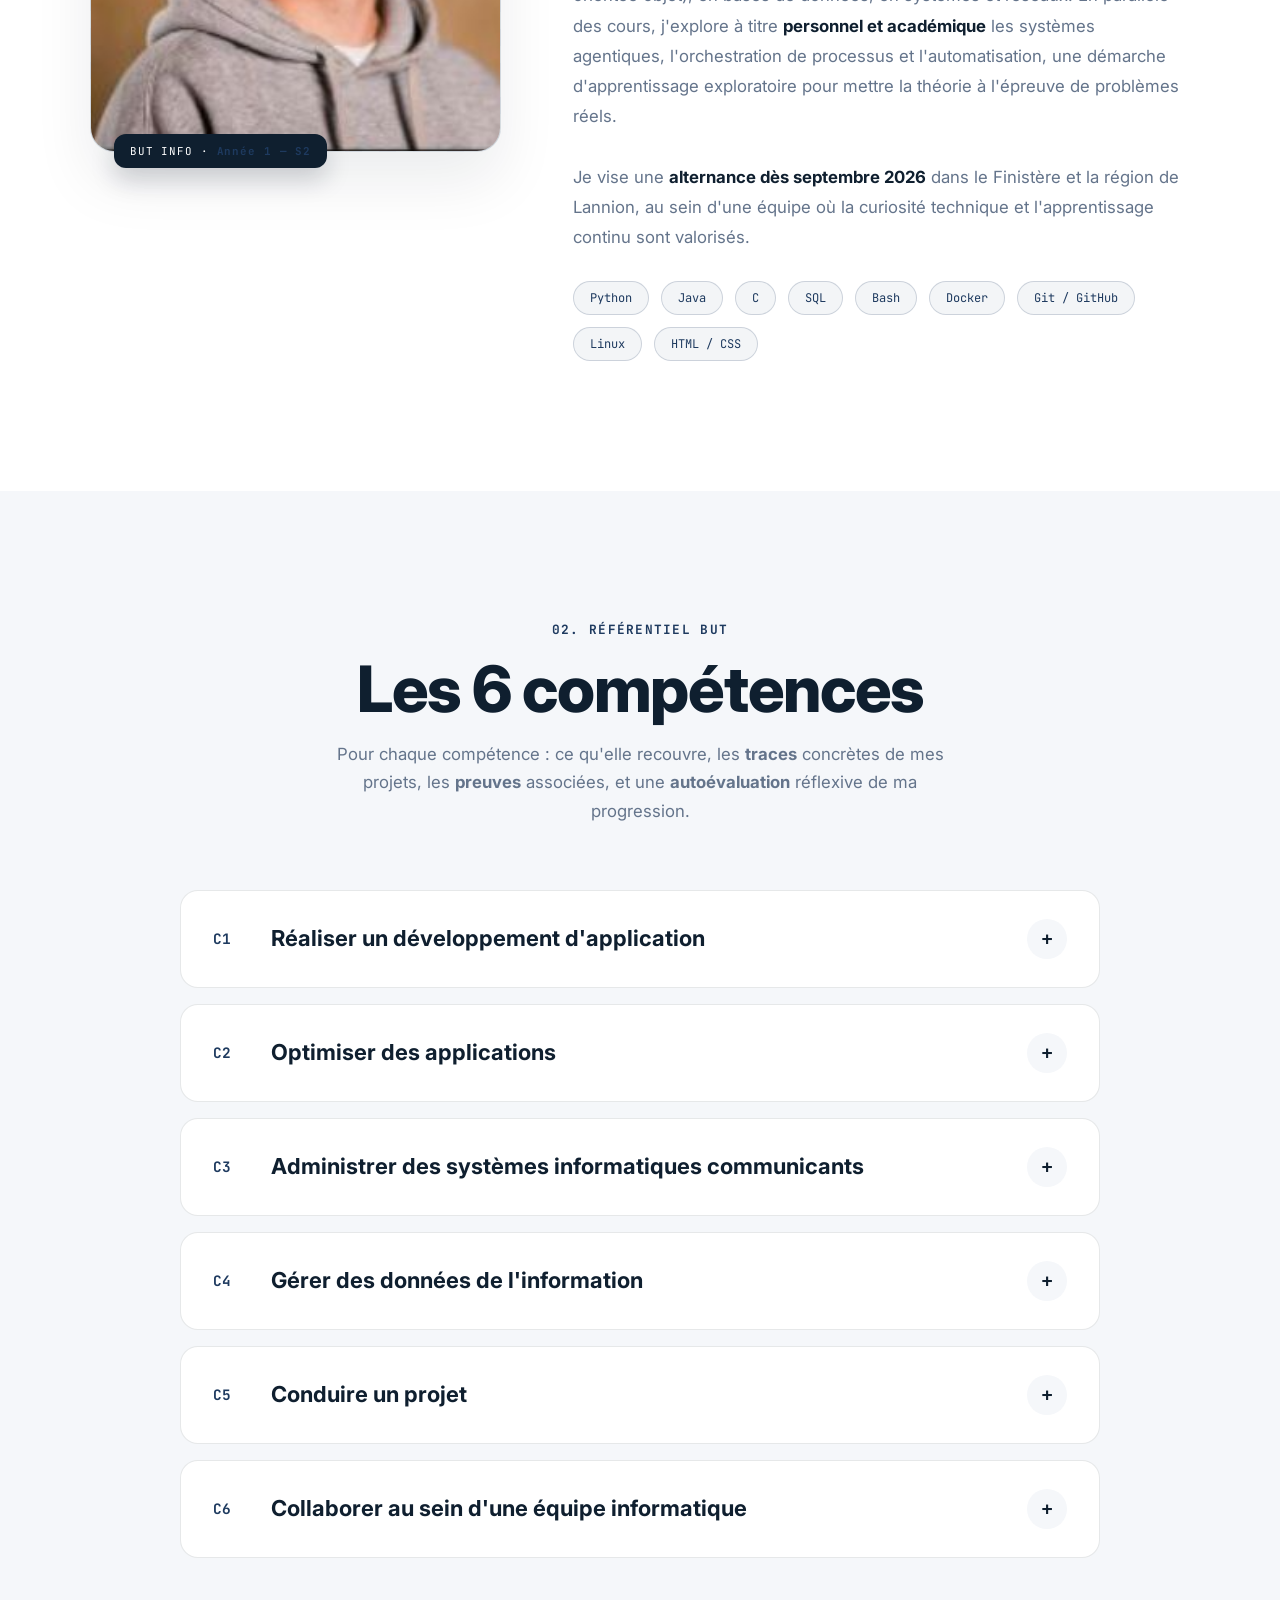
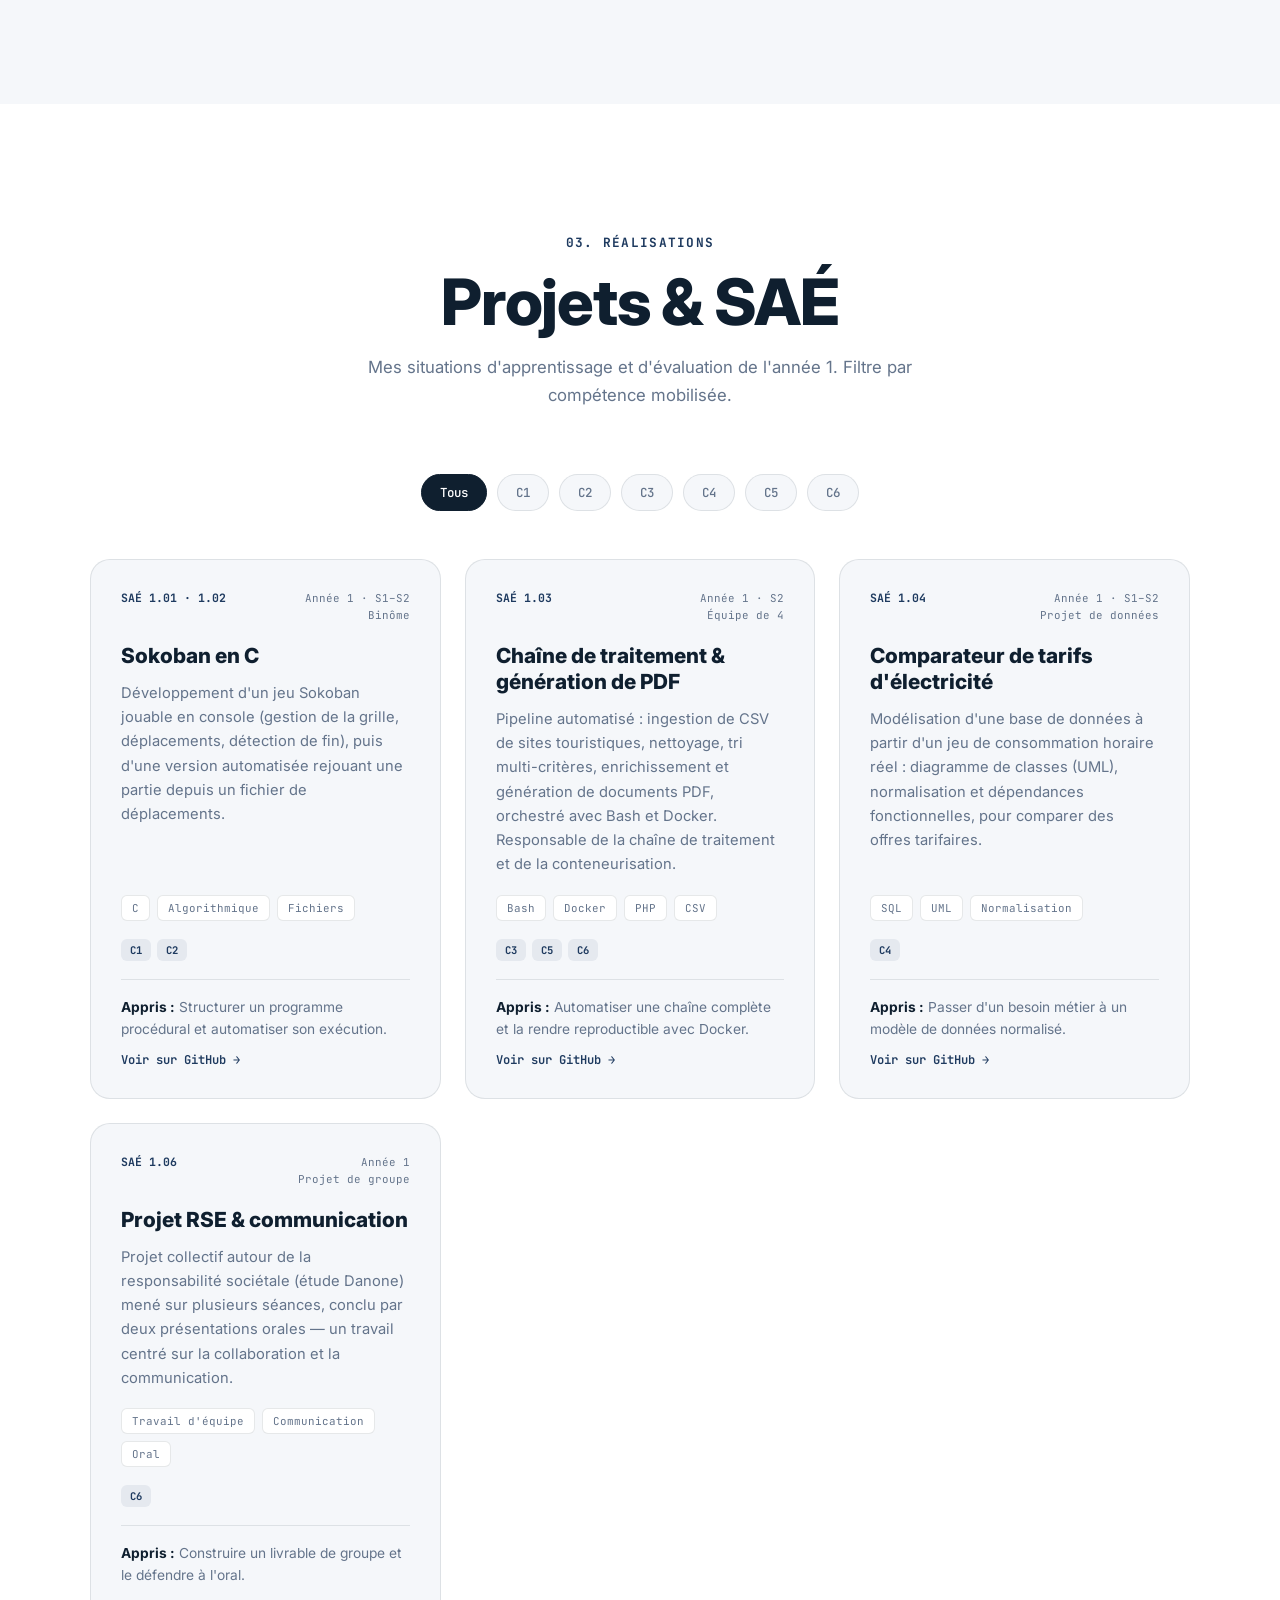
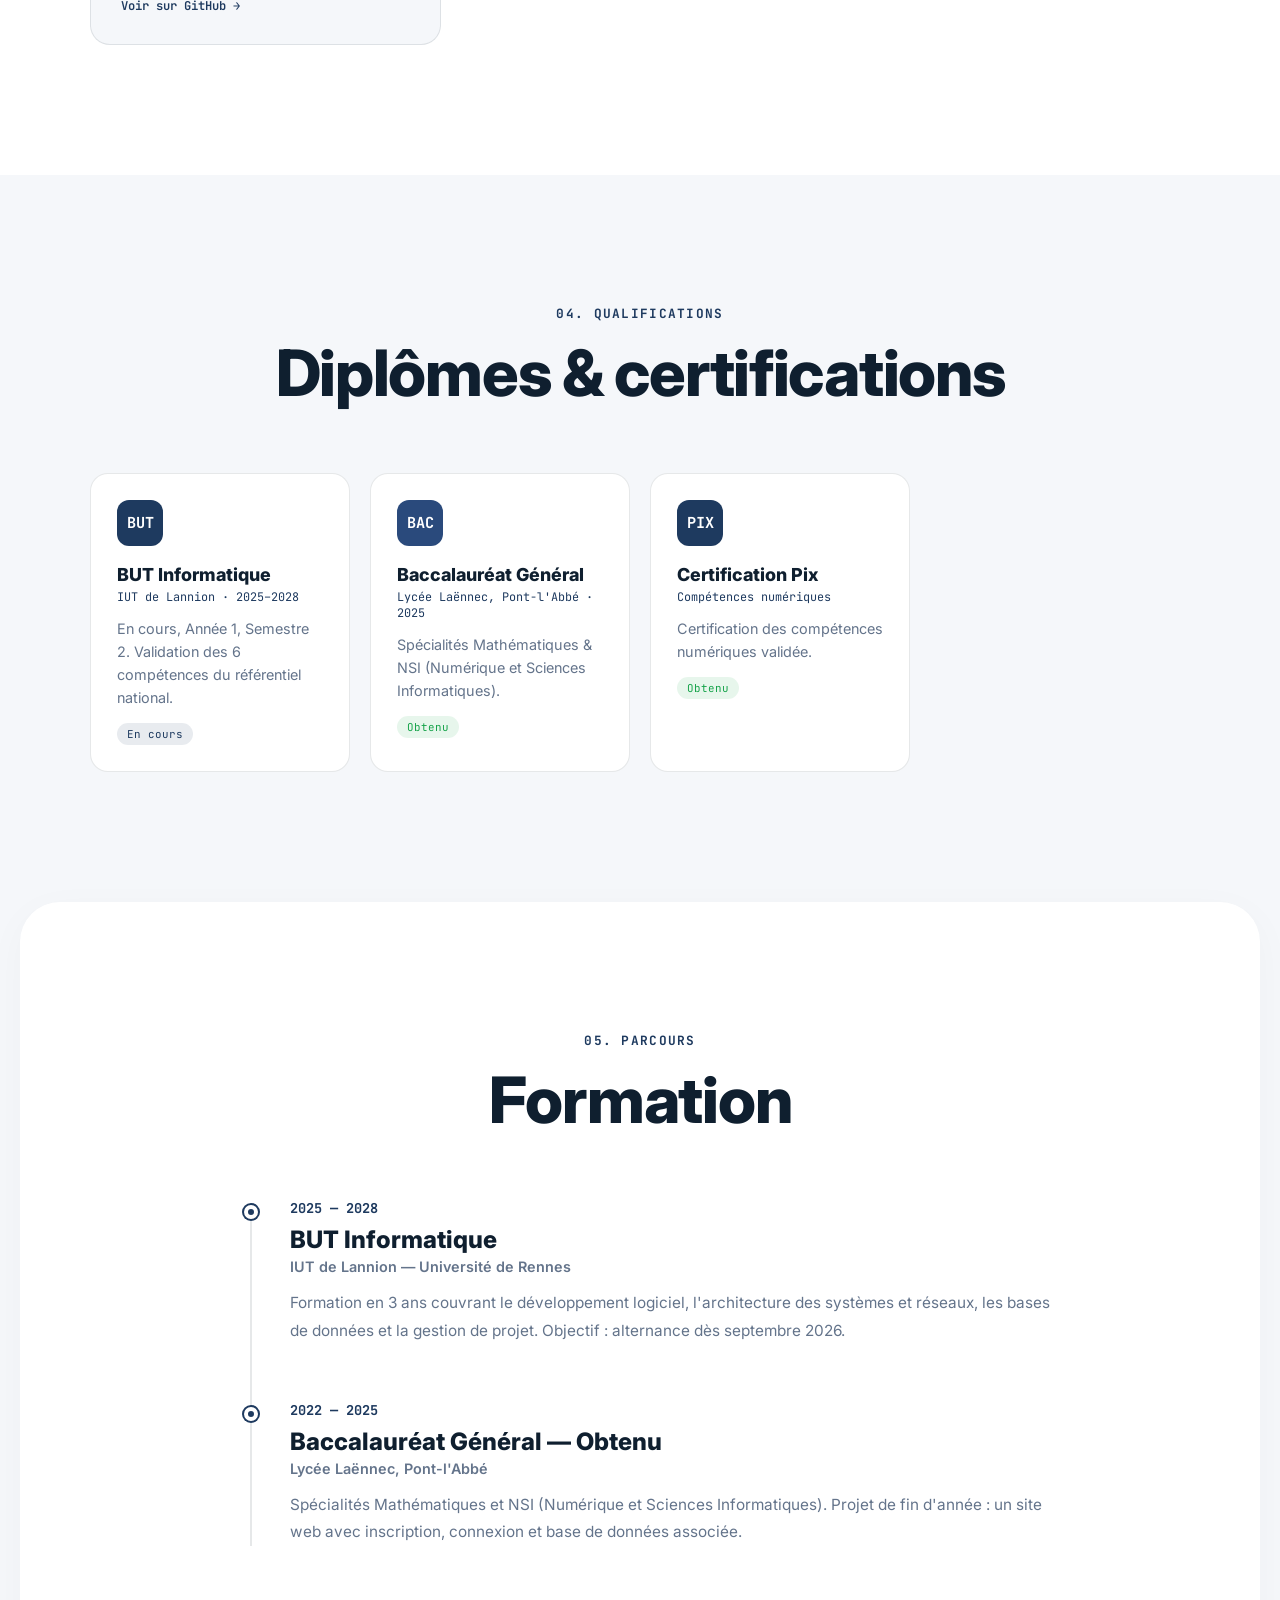
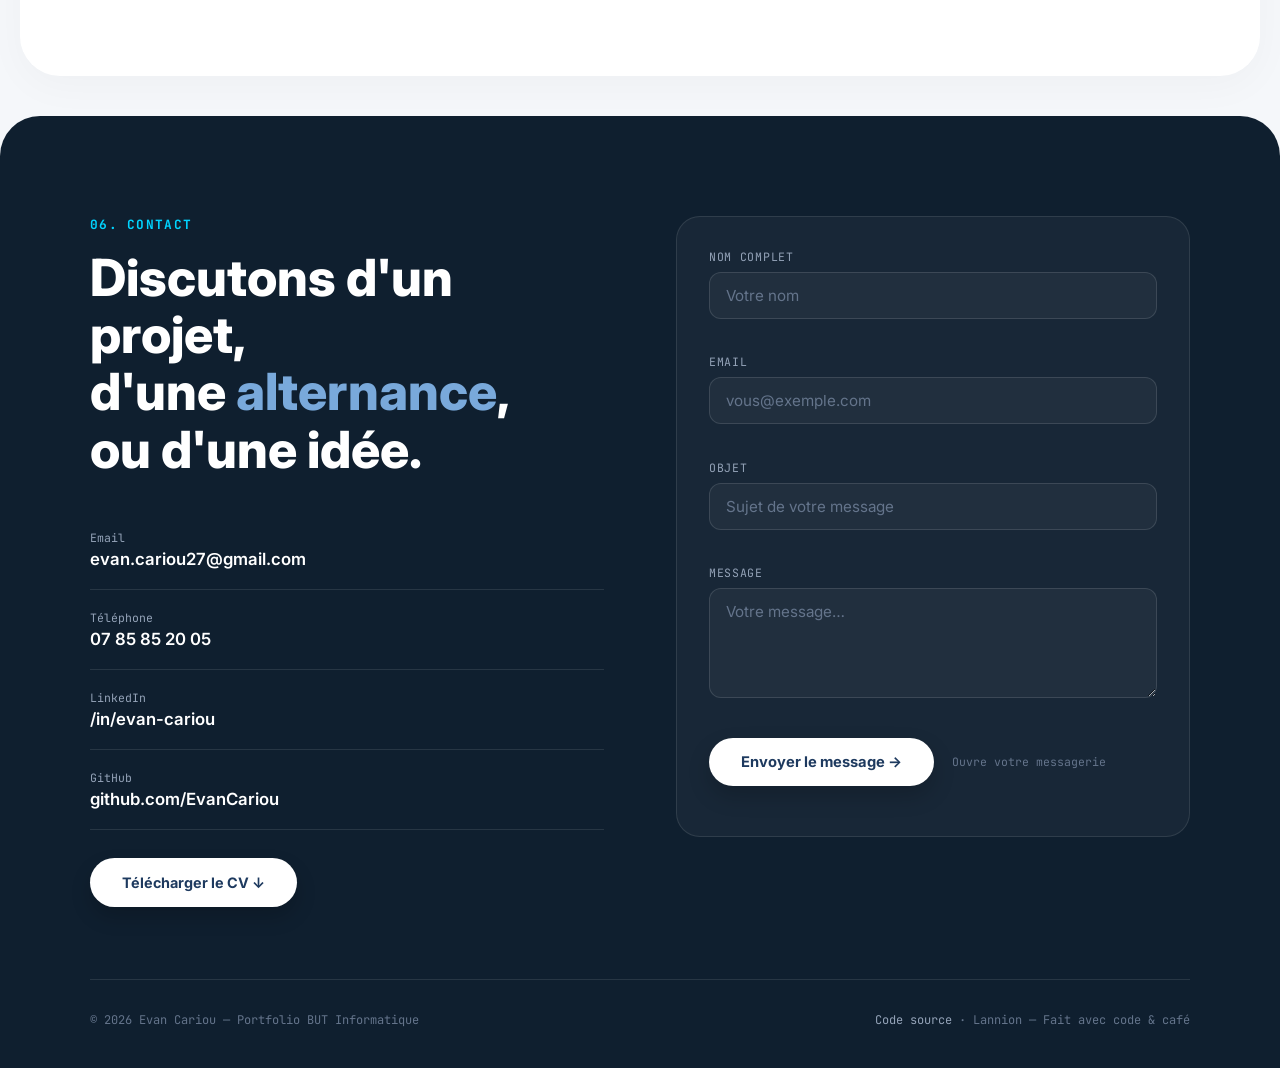
==== commit 2e3ea7a1: "Corrections index : suppression RECAP_JAVA, ajout SAÉ 1.05 en C5, mise à jour C6" ====
--- a/index.html
+++ b/index.html
@@ -645,11 +645,11 @@
         traces:[
           "<strong>SAÉ 1.01 / 1.02 — Sokoban en C</strong> : jeu complet en console (grille, déplacements, détection de victoire), puis version 2 plus structurée.",
           "<strong>Développement orienté objet (S2)</strong> : classes Java avec héritage et polymorphisme (Personne/Employé/Ouvrier, gestion de stock par <code>ArrayList</code>, formes géométriques).",
-          "<strong>Interfaces web (S1)</strong> : intégration HTML/CSS (site « Le Louvre », SAÉ gastronomie)."
+          "<strong>Interfaces web (S1)</strong> : intégration HTML/CSS, site touristique sur le Danemark."
         ],
         proofs:['Langage C','Java / POO','HTML5 · CSS3','Algorithmique'],
         link:'https://github.com/EvanCariou/sae-1.01-1.02-sokoban-c',
-        eval:"Compétence dans laquelle je suis le plus à l'aise. Le vrai cap a été le passage de la programmation procédurale (C) à l'orienté objet (Java) : l'encapsulation et l'héritage m'ont d'abord déstabilisé. J'ai progressé en documentant systématiquement mes erreurs et leurs corrections (fichier RECAP_JAVA), ce qui m'a permis de fiabiliser mon code TP après TP."
+        eval:"Compétence dans laquelle je suis le plus à l'aise. Le vrai cap a été le passage de la programmation procédurale (C) à l'orienté objet (Java) : l'encapsulation et l'héritage m'ont d'abord déstabilisé. J'ai progressé en documentant systématiquement mes erreurs et leurs corrections, ce qui m'a permis de fiabiliser mon code TP après TP."
       },
       {
         num:'C2', level:'En développement', cls:'lvl-mid',
@@ -696,7 +696,8 @@
         traces:[
           "<strong>SAÉ 1.03</strong> au sein d'une équipe de 4 (≈40 % de la charge) : répartition des tâches, coordination du développement des scripts, suivi via Git.",
           "<strong>SAÉ 1.04</strong> : planification du travail de modélisation et respect des échéances.",
-          "<strong>Gestion de projet (S2)</strong> : méthodes d'organisation et de suivi."
+          "<strong>Gestion de projet (S2)</strong> : méthodes d'organisation et de suivi.",
+          "<strong>SAÉ 1.05 — Site touristique sur le Danemark</strong> : recueil des besoins, conception de la maquette et réalisation d'un site multi-pages en HTML/CSS."
         ],
         proofs:['Git / GitHub','Planification','Répartition des rôles','Documentation'],
         link:'https://github.com/EvanCariou/sae-1.03-chaine-traitement-pdf',
@@ -709,7 +710,7 @@
         traces:[
           "<strong>SAÉ 1.03 — Travail d'équipe outillé</strong> (Evan, Rodolphe, Eloi, Elie) : versionnage Git, débogage en binôme, documentation partagée des difficultés et solutions.",
           "<strong>SAÉ 1.06 — Projet RSE (Danone)</strong> : travail de groupe sur plusieurs séances et deux présentations orales.",
-          "Rédaction de documentation technique (README, RECAP_JAVA, fiches de participation)."
+          "Rédaction de documentation technique (README, fiches de participation)."
         ],
         proofs:['Git / GitHub','Pair-programming','Doc technique','Présentation orale'],
         link:'https://github.com/EvanCariou/sae-1.03-chaine-traitement-pdf',
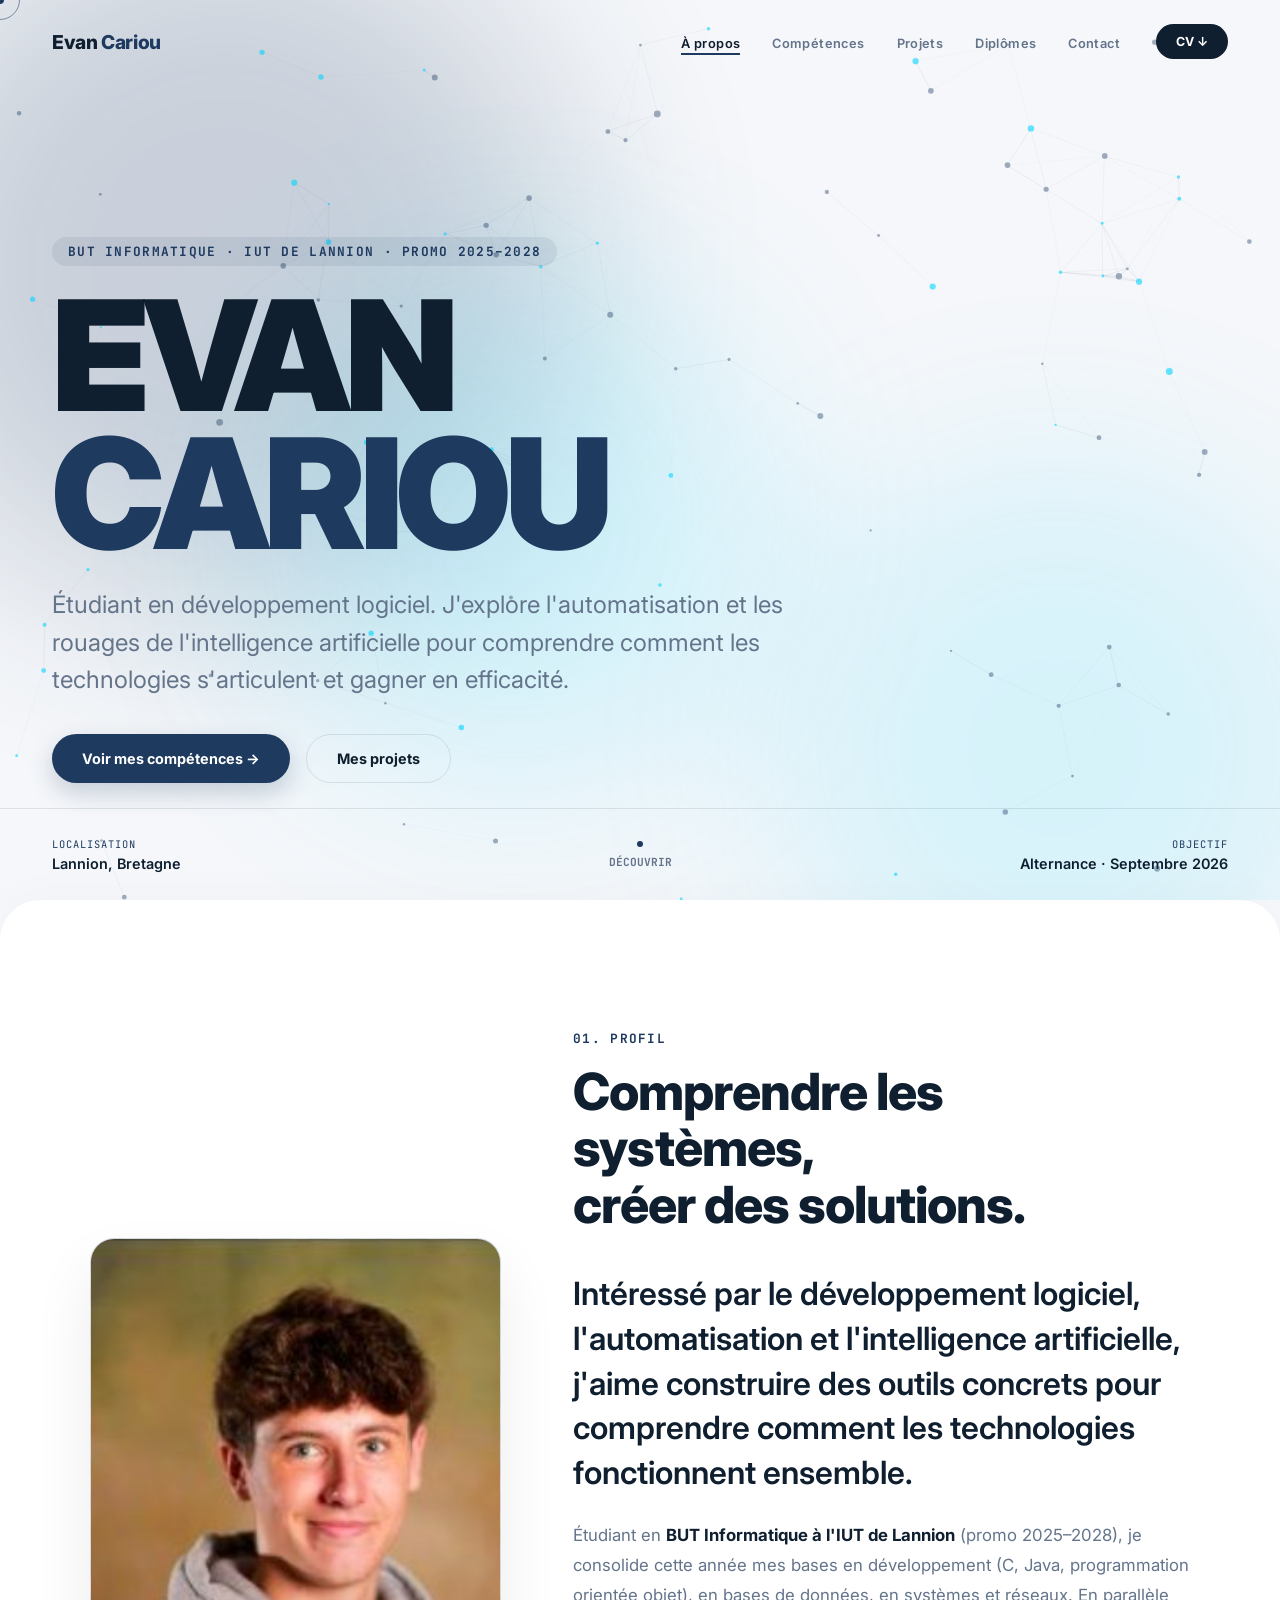
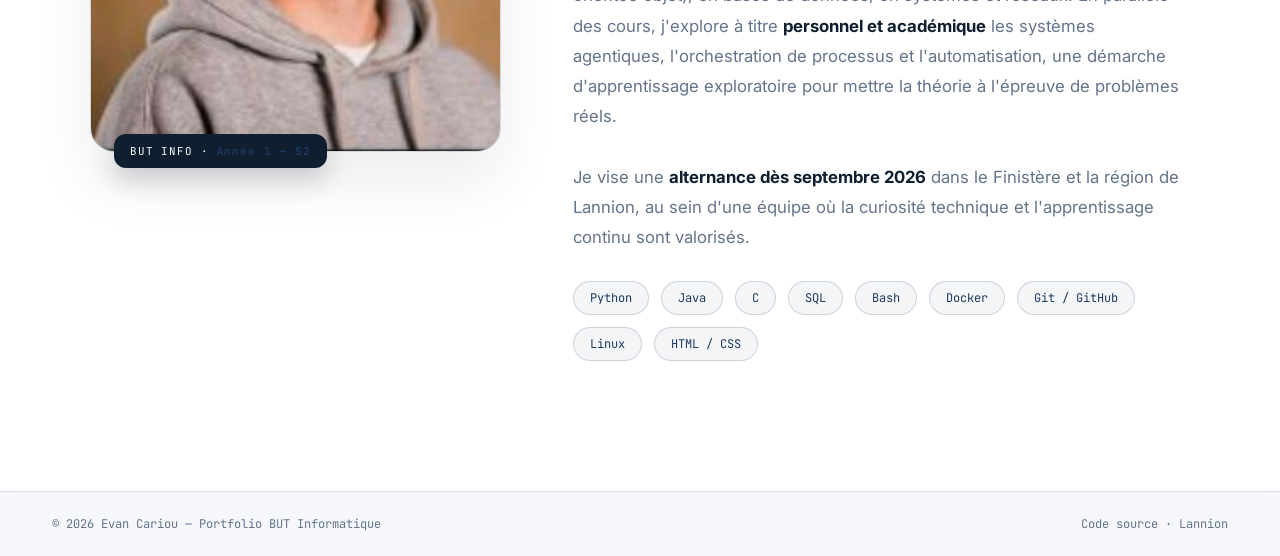
==== commit 6e603c06: "Refactor portfolio en site multi-pages index.html conserve le hero et la section À propos. Chaque se" ====
--- a/index.html
+++ b/index.html
@@ -8,349 +8,7 @@
   <link rel="preconnect" href="https://fonts.googleapis.com"/>
   <link rel="preconnect" href="https://fonts.gstatic.com" crossorigin/>
   <link href="https://fonts.googleapis.com/css2?family=Inter:wght@200;300;400;500;600;700;800;900&family=JetBrains+Mono:wght@300;400;500;700&display=swap" rel="stylesheet"/>
-  <style>
-    *, *::before, *::after { margin:0; padding:0; box-sizing:border-box; }
-
-    :root {
-      --bg-nacre:   #F5F7FA;
-      --bg-paper:   #FFFFFF;
-      --text-main:  #0F1F2F;
-      --text-mut:   #64748B;
-      /* Palette Sonezia : bleu profond + cyan */
-      --accent-bl:  #1e3a5f;       /* bleu profond primaire */
-      --accent-bl2: #2a4a7c;       /* bleu hover */
-      --accent-cyan:#00d4ff;       /* cyan accent */
-      --accent-cyan2:#00b8d4;
-      --accent-soft: oklch(0.72 0.09 250); /* bleu clair lisible sur fond foncé */
-      --teal:       #0E7490;       /* cyan lisible pour petit texte sur clair */
-      --accent-or:  #1e3a5f;       /* (héritage) → bleu profond en contexte clair */
-      --accent-or-light: #00d4ff;  /* fin de dégradé */
-      --ok:         #16A34A;
-      --err:        #DC2626;
-      --border:     rgba(15, 31, 47, 0.10);
-      --sans: 'Inter', system-ui, sans-serif;
-      --mono: 'JetBrains Mono', monospace;
-    }
-
-    html { scroll-behavior: smooth; }
-
-    body {
-      background: var(--bg-nacre);
-      color: var(--text-mut);
-      font-family: var(--sans);
-      font-weight: 400;
-      overflow-x: hidden;
-    }
-    @media (hover: hover) and (pointer: fine) { body.cursor-on { cursor: none; } }
-
-    /* skip link */
-    .skip {
-      position: absolute; left: -999px; top: 0; z-index: 9999;
-      background: var(--accent-bl); color: #fff; padding: 12px 20px;
-      border-radius: 0 0 10px 0; font-weight: 600; font-size: .85rem;
-    }
-    .skip:focus { left: 0; }
-
-    /* focus visible */
-    a:focus-visible, button:focus-visible, input:focus-visible,
-    textarea:focus-visible, [tabindex]:focus-visible {
-      outline: 3px solid var(--accent-bl); outline-offset: 3px; border-radius: 4px;
-    }
-
-    /* ─── AURAS ─── */
-    .bg-auras { position: fixed; inset: 0; z-index: -1; pointer-events: none; overflow: hidden; }
-    .aura { position: absolute; border-radius: 50%; filter: blur(100px); animation: floatAura 25s infinite alternate ease-in-out; }
-    .aura-blue   { width: 55vw; height: 55vw; background: var(--accent-bl);   top: -10%; left: -10%; opacity: .2; }
-    .aura-orange { width: 45vw; height: 45vw; background: var(--accent-cyan); bottom: -15%; right: -5%; opacity: .12; animation-delay: -7s; }
-    .aura-cyan   { width: 40vw; height: 40vw; background: var(--accent-cyan); top: 30%; left: 20%; opacity: .15; animation-delay: -12s; }
-    @keyframes floatAura {
-      0%   { transform: translate(0,0) scale(1) rotate(0deg); }
-      50%  { transform: translate(5%,10%) scale(1.1) rotate(10deg); }
-      100% { transform: translate(-5%,5%) scale(.95) rotate(-5deg); }
-    }
-
-    /* ─── CURSOR ─── */
-    #cur, #cur-o { display: none; }
-    body.cursor-on #cur, body.cursor-on #cur-o { display: block; }
-    #cur {
-      position: fixed; width: 8px; height: 8px; background: var(--accent-or);
-      border-radius: 50%; pointer-events: none; z-index: 9999;
-      transform: translate(-50%,-50%); transition: width .15s, height .15s, background .2s;
-    }
-    #cur-o {
-      position: fixed; width: 40px; height: 40px; border: 1px solid rgba(30,58,95,.5);
-      border-radius: 50%; pointer-events: none; z-index: 9998;
-      transform: translate(-50%,-50%); transition: width .2s, height .2s, border-color .2s;
-    }
-    body.cursor-on:has(a:hover) #cur, body.cursor-on:has(button:hover) #cur { width: 5px; height: 5px; background: var(--accent-bl); }
-    body.cursor-on:has(a:hover) #cur-o, body.cursor-on:has(button:hover) #cur-o { width: 60px; height: 60px; border-color: rgba(0,212,255,.7); background: rgba(0,212,255,.06); }
-
-    /* ─── PROGRESS ─── */
-    #sprog { position: fixed; top: 0; left: 0; right: 0; height: 3px; z-index: 1000; }
-    #sprogfill { height: 100%; width: 0%; background: var(--accent-bl); }
-
-    /* ─── NAV ─── */
-    nav {
-      position: fixed; top: 0; left: 0; right: 0;
-      display: flex; align-items: center; justify-content: space-between;
-      padding: 24px 52px; z-index: 200; transition: all .4s ease; border-bottom: 1px solid transparent;
-    }
-    nav.scrolled {
-      background: rgba(248,249,250,.85); backdrop-filter: blur(12px); -webkit-backdrop-filter: blur(12px);
-      padding: 16px 52px; border-bottom: 1px solid var(--border);
-    }
-    .nav-brand { font-family: var(--sans); font-weight: 800; font-size: 1.2rem; letter-spacing: -.02em; color: var(--text-main); text-decoration: none; }
-    .nav-brand span { color: var(--accent-or); }
-    .nav-right { display: flex; align-items: center; gap: 36px; }
-    .nav-links { display: flex; gap: 32px; list-style: none; }
-    .nav-links a {
-      font-family: var(--sans); font-weight: 600; font-size: .8rem; letter-spacing: .03em;
-      color: var(--text-mut); text-decoration: none; transition: color .2s; position: relative;
-    }
-    .nav-links a::after { content:''; position:absolute; bottom:-4px; left:0; width:0; height:2px; background: var(--accent-bl); transition: width .3s ease; }
-    .nav-links a:hover, .nav-links a.active { color: var(--text-main); }
-    .nav-links a:hover::after, .nav-links a.active::after { width: 100%; }
-    .nav-cv {
-      font-family: var(--sans); font-weight: 700; font-size: .78rem; color: #fff;
-      background: var(--text-main); padding: 10px 20px; border-radius: 50px; text-decoration: none;
-      display: inline-flex; align-items: center; gap: 8px; transition: all .3s ease;
-    }
-    .nav-cv:hover { background: var(--accent-bl2); transform: translateY(-2px); }
-    .burger { display: none; background: none; border: none; cursor: pointer; flex-direction: column; gap: 5px; padding: 6px; }
-    .burger span { width: 24px; height: 2px; background: var(--text-main); border-radius: 2px; transition: .3s; }
-
-    /* ─── HERO ─── */
-    #hero { position: relative; width: 100%; min-height: 100vh; display: flex; flex-direction: column; justify-content: center; padding: 120px 52px 0; }
-    #cv { position: absolute; inset: 0; width: 100%; height: 100%; pointer-events: none; z-index: 0; opacity: .8; }
-    .hero-inner { position: relative; z-index: 2; max-width: 1050px; }
-    .hero-eyebrow {
-      font-family: var(--mono); font-size: .8rem; font-weight: 700; letter-spacing: .1em; text-transform: uppercase;
-      color: var(--accent-bl); margin-bottom: 20px; display: inline-block; padding: 6px 16px;
-      background: rgba(30,58,95,.08); border-radius: 50px; opacity: 0; animation: fadeUp .8s .2s ease forwards;
-    }
-    .hero-name {
-      font-family: var(--sans); font-weight: 900; font-size: clamp(60px, 12vw, 160px); line-height: .9;
-      color: var(--text-main); letter-spacing: -.04em; text-transform: uppercase;
-      opacity: 0; animation: fadeUp .8s .4s ease forwards; margin-bottom: 24px;
-    }
-    .hero-name span { color: var(--accent-bl); display: inline-block; }
-    .hero-tagline { font-family: var(--sans); font-weight: 400; font-size: clamp(18px, 2.5vw, 24px); color: var(--text-mut); max-width: 760px; line-height: 1.55; opacity: 0; animation: fadeUp .8s .6s ease forwards; }
-    .hero-cta { display: flex; gap: 16px; margin-top: 36px; flex-wrap: wrap; opacity: 0; animation: fadeUp .8s .8s ease forwards; }
-    .btn-primary, .btn-ghost {
-      font-family: var(--sans); font-weight: 700; font-size: .9rem; padding: 15px 30px; border-radius: 50px;
-      text-decoration: none; display: inline-flex; align-items: center; gap: 10px; transition: all .3s ease; border: none; cursor: pointer;
-    }
-    .btn-primary { background: var(--accent-bl); color: #fff; box-shadow: 0 10px 24px rgba(30,58,95,.22); }
-    .btn-primary:hover { transform: translateY(-3px); box-shadow: 0 16px 30px rgba(30,58,95,.34); }
-    .btn-ghost { background: transparent; color: var(--text-main); border: 1.5px solid var(--border); }
-    .btn-ghost:hover { border-color: var(--text-main); transform: translateY(-3px); }
-
-    .hero-foot { position: absolute; bottom: 0; left: 0; right: 0; display: grid; grid-template-columns: 1fr auto 1fr; align-items: center; padding: 28px 52px; border-top: 1px solid var(--border); z-index: 2; opacity: 0; animation: fadeIn 1s 1s ease forwards; }
-    .hf-item { display: flex; flex-direction: column; gap: 4px; }
-    .hf-item:last-child { align-items: flex-end; text-align: right; }
-    .hf-tag { font-family: var(--mono); font-size: .65rem; letter-spacing: .1em; text-transform: uppercase; color: var(--accent-or); }
-    .hf-val { font-family: var(--sans); font-weight: 600; font-size: .9rem; color: var(--text-main); }
-    .scroll-hint { display: flex; flex-direction: column; align-items: center; gap: 8px; color: var(--text-mut); }
-    .scroll-dot { width: 6px; height: 6px; background: var(--accent-bl); border-radius: 50%; animation: bounce 2s infinite; }
-
-    @keyframes fadeUp { from { opacity: 0; transform: translateY(30px); } to { opacity: 1; transform: none; } }
-    @keyframes fadeIn { from { opacity: 0; } to { opacity: 1; } }
-    @keyframes bounce { 0%,20%,50%,80%,100% { transform: translateY(0); } 40% { transform: translateY(-10px); } 60% { transform: translateY(-5px); } }
-
-    /* ─── SHARED ─── */
-    .section-pad { padding: 130px 52px; }
-    .wrap { max-width: 1100px; margin: 0 auto; }
-    .sec-eyebrow { font-family: var(--mono); font-size: .8rem; letter-spacing: .1em; text-transform: uppercase; color: var(--accent-bl); margin-bottom: 16px; display: block; font-weight: 700; }
-    .sec-h { font-family: var(--sans); font-weight: 800; font-size: clamp(40px, 5vw, 70px); line-height: 1.1; color: var(--text-main); letter-spacing: -.02em; margin-bottom: 40px; }
-    .sec-center { text-align: center; margin-bottom: 64px; }
-    .sec-center .sec-h { margin-bottom: 16px; }
-    .sec-sub { font-size: 1.05rem; max-width: 620px; margin: 0 auto; line-height: 1.7; }
-
-    /* reveal */
-    .rv { opacity: 0; transform: translateY(40px); transition: opacity .8s cubic-bezier(.16,1,.3,1), transform .8s cubic-bezier(.16,1,.3,1); }
-    .rv.in { opacity: 1; transform: none; }
-    .rv-d1 { transition-delay: .1s; } .rv-d2 { transition-delay: .2s; } .rv-d3 { transition-delay: .3s; }
-
-    /* ─── À PROPOS ─── */
-    #apropos { background: var(--bg-paper); border-radius: 40px 40px 0 0; box-shadow: 0 -10px 40px rgba(0,0,0,.02); }
-    .ap-grid { display: grid; grid-template-columns: .8fr 1.2fr; gap: 72px; align-items: center; }
-    .ap-photo { position: relative; }
-    .photo-frame {
-      width: 100%; aspect-ratio: 4/5; border-radius: 24px; overflow: hidden;
-      background:
-        repeating-linear-gradient(135deg, #EDF1F5 0 12px, #E6EBF1 12px 24px);
-      border: 1px solid var(--border); display: flex; align-items: center; justify-content: center;
-      position: relative; box-shadow: 0 30px 60px rgba(15,23,42,.08);
-    }
-    .photo-frame img { width: 100%; height: 100%; object-fit: cover; }
-    .photo-ph { font-family: var(--mono); font-size: .72rem; color: var(--text-mut); text-align: center; line-height: 1.7; padding: 20px; }
-    .photo-badge { position: absolute; bottom: -16px; left: 24px; background: var(--text-main); color: #fff; font-family: var(--mono); font-size: .68rem; letter-spacing: .08em; padding: 10px 16px; border-radius: 12px; box-shadow: 0 12px 24px rgba(15,23,42,.18); }
-    .photo-badge b { color: var(--accent-or); }
-
-    .bio-lead { font-family: var(--sans); font-weight: 600; font-size: clamp(22px, 2.6vw, 32px); line-height: 1.4; color: var(--text-main); margin-bottom: 24px; }
-    .bio-body { font-family: var(--sans); font-weight: 400; font-size: 1.05rem; line-height: 1.8; margin-bottom: 28px; }
-    .bio-body strong { color: var(--text-main); font-weight: 700; }
-    .ap-chips { display: flex; flex-wrap: wrap; gap: 12px; }
-    .chip { font-family: var(--mono); font-size: .75rem; color: var(--accent-bl); background: rgba(30,58,95,.05); border: 1px solid rgba(30,58,95,.18); padding: 8px 16px; border-radius: 50px; transition: all .3s ease; }
-    .chip:hover { background: var(--accent-bl); color: #fff; transform: translateY(-3px); }
-
-    /* ─── COMPÉTENCES ─── */
-    #competences { background: var(--bg-nacre); }
-    .acc { list-style: none; max-width: 920px; margin: 0 auto; }
-    .acc-item { background: var(--bg-paper); border-radius: 18px; margin-bottom: 16px; border: 1px solid var(--border); transition: box-shadow .3s ease, border-color .3s ease, transform .3s ease; }
-    .acc-item:hover { box-shadow: 0 12px 30px rgba(0,0,0,.05); transform: translateY(-2px); border-color: rgba(0,212,255,.5); }
-    .acc-btn { width: 100%; display: flex; align-items: center; gap: 22px; padding: 28px 32px; background: none; border: none; cursor: pointer; text-align: left; }
-    .acc-num { font-family: var(--mono); font-size: .9rem; font-weight: 700; color: var(--accent-or); width: 36px; flex-shrink: 0; }
-    .acc-headings { flex: 1; }
-    .acc-title { font-family: var(--sans); font-weight: 700; font-size: clamp(17px, 1.9vw, 22px); color: var(--text-main); line-height: 1.25; }
-    .acc-level { font-family: var(--mono); font-size: .68rem; letter-spacing: .05em; color: var(--accent-bl); margin-top: 6px; display: inline-flex; align-items: center; gap: 7px; }
-    .acc-level::before { content:''; width: 7px; height: 7px; border-radius: 50%; background: var(--accent-bl); }
-    .lvl-strong .acc-level { color: var(--ok); } .lvl-strong .acc-level::before { background: var(--ok); }
-    .lvl-mid .acc-level { color: var(--teal); } .lvl-mid .acc-level::before { background: var(--teal); }
-    .acc-plus { width: 40px; height: 40px; background: var(--bg-nacre); border-radius: 50%; display: flex; align-items: center; justify-content: center; font-weight: 600; font-size: 1.2rem; color: var(--text-main); transition: all .3s ease; flex-shrink: 0; }
-    .acc-item.open .acc-plus { transform: rotate(45deg); background: var(--accent-or); color: #fff; }
-    .acc-item.open { border-color: var(--accent-or); }
-    .acc-panel { overflow: hidden; max-height: 0; transition: max-height .55s ease; }
-    .acc-item.open .acc-panel { max-height: 1400px; }
-    .acc-inner { padding: 0 32px 32px 90px; }
-    .acc-desc { font-size: 1rem; line-height: 1.75; margin-bottom: 24px; }
-    .acc-block { margin-bottom: 22px; }
-    .acc-block h4 { font-family: var(--mono); font-size: .7rem; letter-spacing: .12em; text-transform: uppercase; color: var(--teal); margin-bottom: 12px; display: flex; align-items: center; gap: 8px; }
-    .acc-block h4::after { content:''; flex:1; height:1px; background: var(--border); }
-    .acc-block.proof h4 { color: var(--accent-bl); }
-    .acc-block.eval h4 { color: var(--ok); }
-    .trace-list { list-style: none; display: flex; flex-direction: column; gap: 10px; }
-    .trace-list li { font-size: .95rem; line-height: 1.6; padding-left: 20px; position: relative; }
-    .trace-list li::before { content:'▸'; position: absolute; left: 0; color: var(--accent-or); }
-    .trace-list li strong { color: var(--text-main); font-weight: 700; }
-    .proof-tags { display: flex; flex-wrap: wrap; gap: 8px; }
-    .ptag { font-family: var(--mono); font-size: .72rem; background: var(--bg-nacre); border: 1px solid var(--border); color: var(--text-main); padding: 6px 12px; border-radius: 8px; }
-    .proof-link { font-family: var(--mono); font-size: .78rem; color: var(--accent-bl); text-decoration: none; display: inline-flex; align-items: center; gap: 6px; margin-top: 12px; font-weight: 500; }
-    .proof-link:hover { text-decoration: underline; }
-    .acc-eval { font-size: .96rem; line-height: 1.75; font-style: italic; color: var(--text-main); border-left: 3px solid var(--ok); padding-left: 18px; }
-
-    /* ─── PROJETS ─── */
-    #projets { background: var(--bg-paper); }
-    .filters { display: flex; flex-wrap: wrap; gap: 10px; justify-content: center; margin-bottom: 48px; }
-    .filter-btn { font-family: var(--mono); font-size: .78rem; font-weight: 500; color: var(--text-mut); background: var(--bg-nacre); border: 1px solid var(--border); padding: 9px 18px; border-radius: 50px; cursor: pointer; transition: all .25s ease; }
-    .filter-btn:hover { border-color: var(--accent-bl); color: var(--text-main); }
-    .filter-btn.active { background: var(--text-main); color: #fff; border-color: var(--text-main); }
-    .proj-grid { display: grid; grid-template-columns: repeat(auto-fill, minmax(340px, 1fr)); gap: 24px; }
-    .proj-card { background: var(--bg-nacre); border: 1px solid var(--border); border-radius: 20px; padding: 30px; transition: all .35s cubic-bezier(.16,1,.3,1); display: flex; flex-direction: column; }
-    .proj-card.hide { display: none; }
-    .proj-card:hover { transform: translateY(-6px); box-shadow: 0 20px 44px rgba(15,23,42,.08); border-color: rgba(0,212,255,.5); }
-    .proj-top { display: flex; justify-content: space-between; align-items: flex-start; gap: 12px; margin-bottom: 18px; }
-    .proj-code { font-family: var(--mono); font-size: .72rem; color: var(--accent-or); font-weight: 700; }
-    .proj-meta { font-family: var(--mono); font-size: .68rem; color: var(--text-mut); text-align: right; line-height: 1.6; }
-    .proj-title { font-family: var(--sans); font-weight: 800; font-size: 1.3rem; color: var(--text-main); line-height: 1.25; margin-bottom: 12px; }
-    .proj-desc { font-size: .92rem; line-height: 1.65; margin-bottom: 18px; flex: 1; }
-    .proj-tech { display: flex; flex-wrap: wrap; gap: 7px; margin-bottom: 18px; }
-    .proj-tech span { font-family: var(--mono); font-size: .68rem; color: var(--text-mut); background: var(--bg-paper); border: 1px solid var(--border); padding: 5px 10px; border-radius: 6px; }
-    .proj-comps { display: flex; flex-wrap: wrap; gap: 6px; margin-bottom: 18px; }
-    .proj-comps span { font-family: var(--mono); font-size: .66rem; font-weight: 700; color: var(--accent-bl); background: rgba(30,58,95,.07); padding: 4px 9px; border-radius: 6px; }
-    .proj-foot { display: flex; flex-direction: column; gap: 12px; border-top: 1px solid var(--border); padding-top: 16px; }
-    .proj-learn { font-size: .86rem; line-height: 1.6; }
-    .proj-learn b { color: var(--text-main); }
-    .proj-link { font-family: var(--mono); font-size: .76rem; font-weight: 600; color: var(--accent-bl); text-decoration: none; display: inline-flex; align-items: center; gap: 7px; align-self: flex-start; }
-    .proj-link:hover { gap: 11px; }
-
-    /* ─── CERTIFICATIONS ─── */
-    #certifs { background: var(--bg-nacre); }
-    .cert-grid { display: grid; grid-template-columns: repeat(auto-fill, minmax(260px, 1fr)); gap: 20px; }
-    .cert-card { background: var(--bg-paper); border: 1px solid var(--border); border-radius: 18px; padding: 26px; transition: all .3s ease; }
-    .cert-card:hover { transform: translateY(-4px); box-shadow: 0 14px 30px rgba(0,0,0,.05); border-color: rgba(0,212,255,.5); }
-    .cert-ico { width: 46px; height: 46px; border-radius: 12px; display: flex; align-items: center; justify-content: center; font-family: var(--mono); font-weight: 700; font-size: .95rem; color: #fff; margin-bottom: 18px; }
-    .cert-card h3 { font-family: var(--sans); font-weight: 800; font-size: 1.12rem; color: var(--text-main); margin-bottom: 4px; }
-    .cert-where { font-family: var(--mono); font-size: .74rem; color: var(--accent-or); margin-bottom: 12px; }
-    .cert-card p { font-size: .9rem; line-height: 1.6; }
-    .cert-status { display: inline-block; margin-top: 14px; font-family: var(--mono); font-size: .68rem; padding: 4px 10px; border-radius: 50px; }
-    .st-done { background: rgba(22,163,74,.1); color: var(--ok); }
-    .st-prog { background: rgba(30,58,95,.1); color: var(--accent-bl); }
-
-    /* ─── FORMATION ─── */
-    #formation { background: var(--bg-paper); border-radius: 40px; margin: 0 20px 40px; box-shadow: 0 10px 40px rgba(0,0,0,.03); }
-    .tl { position: relative; max-width: 820px; margin: 0 auto; }
-    .tl::before { content:''; position: absolute; left: 20px; top: 10px; bottom: 0; width: 2px; background: var(--border); }
-    .tl-entry { position: relative; margin-bottom: 56px; padding-left: 60px; }
-    .tl-entry:last-child { margin-bottom: 0; }
-    .tl-entry::before { content:''; position: absolute; left: 14px; top: 6px; width: 14px; height: 14px; border-radius: 50%; background: var(--accent-bl); border: 4px solid var(--bg-paper); box-shadow: 0 0 0 2px var(--accent-bl); transition: all .3s ease; }
-    .tl-entry:hover::before { background: var(--accent-cyan); box-shadow: 0 0 0 2px var(--accent-cyan), 0 0 15px rgba(0,212,255,.5); transform: scale(1.2); }
-    .tl-year { font-family: var(--mono); font-size: .85rem; font-weight: 700; color: var(--accent-or); margin-bottom: 8px; }
-    .tl-title { font-family: var(--sans); font-weight: 800; font-size: 1.5rem; color: var(--text-main); margin-bottom: 4px; }
-    .tl-where { font-family: var(--sans); font-weight: 600; font-size: .9rem; color: var(--text-mut); margin-bottom: 14px; }
-
-    /* ─── CONTACT ─── */
-    #contact { background: var(--text-main); color: #fff; border-radius: 40px 40px 0 0; padding: 100px 52px 40px; }
-    .contact-grid { display: grid; grid-template-columns: 1fr 1fr; gap: 72px; align-items: start; margin-bottom: 72px; }
-    .contact-cta { font-family: var(--sans); font-weight: 800; font-size: clamp(30px, 4vw, 52px); line-height: 1.12; margin-bottom: 32px; }
-    .contact-cta span { color: var(--accent-soft); }
-    .c-link { display: flex; align-items: center; justify-content: space-between; padding: 20px 0; border-bottom: 1px solid rgba(255,255,255,.1); text-decoration: none; color: #fff; transition: all .3s ease; }
-    .c-link:hover { padding-left: 16px; border-bottom-color: var(--accent-soft); }
-    .c-lbl { font-family: var(--mono); font-size: .72rem; color: #94A3B8; margin-bottom: 4px; display: block; }
-    .c-val { font-family: var(--sans); font-weight: 600; font-size: 1.05rem; }
-    .c-arrow { color: var(--accent-soft); opacity: 0; transform: translateX(-10px); transition: all .3s ease; }
-    .c-link:hover .c-arrow { opacity: 1; transform: translateX(0); }
-
-    /* form */
-    .form-box { background: rgba(255,255,255,.04); border: 1px solid rgba(255,255,255,.1); border-radius: 24px; padding: 32px; }
-    .form-row { margin-bottom: 18px; }
-    .form-row label { display: block; font-family: var(--mono); font-size: .72rem; letter-spacing: .06em; text-transform: uppercase; color: #94A3B8; margin-bottom: 8px; }
-    .form-row input, .form-row textarea {
-      width: 100%; padding: 13px 16px; border-radius: 12px; border: 1.5px solid rgba(255,255,255,.12);
-      background: rgba(255,255,255,.04); color: #fff; font-family: var(--sans); font-size: .95rem; transition: all .25s ease;
-    }
-    .form-row textarea { resize: vertical; min-height: 110px; }
-    .form-row input::placeholder, .form-row textarea::placeholder { color: #64748B; }
-    .form-row input:focus, .form-row textarea:focus { outline: none; border-color: var(--accent-soft); background: rgba(255,255,255,.07); box-shadow: 0 0 0 4px rgba(91,143,214,.15); }
-    .form-row.invalid input, .form-row.invalid textarea { border-color: var(--err); }
-    .field-err { font-family: var(--mono); font-size: .72rem; color: #FCA5A5; margin-top: 6px; min-height: 1em; display: block; }
-    .form-actions { display: flex; align-items: center; gap: 18px; flex-wrap: wrap; }
-    .submit-btn { font-family: var(--sans); font-weight: 700; font-size: .92rem; background: #fff; color: var(--accent-bl); padding: 15px 32px; border-radius: 50px; border: none; cursor: pointer; transition: all .3s ease; box-shadow: 0 10px 22px rgba(0,0,0,.18); }
-    .submit-btn:hover { transform: translateY(-3px); box-shadow: 0 16px 30px rgba(0,0,0,.3); }
-    .form-note { font-family: var(--mono); font-size: .72rem; color: #64748B; }
-    .form-status { margin-top: 18px; font-family: var(--sans); font-size: .92rem; padding: 0; border-radius: 12px; max-height: 0; overflow: hidden; transition: all .4s ease; }
-    .form-status.show { padding: 14px 18px; max-height: 120px; }
-    .form-status.ok { background: rgba(22,163,74,.15); color: #86EFAC; border-left: 3px solid var(--ok); }
-    .form-status.bad { background: rgba(220,38,38,.15); color: #FCA5A5; border-left: 3px solid var(--err); }
-
-    .cv-btn { display: inline-flex; align-items: center; gap: 12px; font-family: var(--sans); font-weight: 700; font-size: .9rem; background: #fff; color: var(--accent-bl); padding: 16px 32px; border-radius: 50px; text-decoration: none; transition: all .3s ease; box-shadow: 0 10px 20px rgba(0,0,0,.18); }
-    .cv-btn:hover { transform: translateY(-4px); box-shadow: 0 15px 30px rgba(0,0,0,.3); }
-    .footer { display: flex; justify-content: space-between; align-items: center; gap: 16px; padding-top: 32px; border-top: 1px solid rgba(255,255,255,.1); font-family: var(--mono); font-size: .75rem; color: #64748B; flex-wrap: wrap; }
-    .footer a { color: #94A3B8; text-decoration: none; }
-    .footer a:hover { color: var(--accent-cyan); }
-
-    /* sr-only */
-    .sr-only { position: absolute; width: 1px; height: 1px; padding: 0; margin: -1px; overflow: hidden; clip: rect(0,0,0,0); white-space: nowrap; border: 0; }
-
-    /* ─── RESPONSIVE ─── */
-    @media (max-width: 960px) {
-      nav { padding: 18px 24px; }
-      .nav-links { display: none; position: absolute; top: 100%; left: 0; right: 0; flex-direction: column; gap: 0; background: rgba(248,249,250,.98); backdrop-filter: blur(12px); padding: 12px 24px 24px; border-bottom: 1px solid var(--border); }
-      .nav-links.open { display: flex; }
-      .nav-links li { padding: 12px 0; border-bottom: 1px solid var(--border); }
-      .burger { display: flex; }
-      .section-pad { padding: 90px 24px; }
-      #hero { padding: 110px 24px 0; }
-      .hero-foot { padding: 22px 24px; }
-      .ap-grid, .contact-grid { grid-template-columns: 1fr; gap: 44px; }
-      .ap-photo { max-width: 320px; }
-      .acc-inner { padding: 0 24px 28px 24px; }
-      .acc-btn { padding: 22px 22px; }
-      #contact { padding: 80px 24px 32px; }
-      #formation { margin: 0 12px 24px; }
-    }
-    @media (max-width: 480px) {
-      .hero-foot { grid-template-columns: 1fr; gap: 14px; text-align: left; }
-      .hf-item:last-child { align-items: flex-start; text-align: left; }
-      .scroll-hint { display: none; }
-    }
-
-    @media (prefers-reduced-motion: reduce) {
-      *, *::before, *::after { animation-duration: .001ms !important; animation-iteration-count: 1 !important; transition-duration: .01ms !important; scroll-behavior: auto !important; }
-      .aura { display: none; }
-    }
-    @media print { .bg-auras, #cur, #cur-o, #sprog, nav, #cv { display: none !important; } }
-  </style>
+  <link rel="stylesheet" href="style.css"/>
 </head>
 <body>
   <a class="skip" href="#main">Aller au contenu principal</a>
@@ -365,16 +23,15 @@
   <div id="cur-o" aria-hidden="true"></div>
   <div id="sprog" aria-hidden="true"><div id="sprogfill"></div></div>
 
-  <!-- ═══ NAV ═══ -->
   <nav id="nav" aria-label="Navigation principale">
-    <a class="nav-brand" href="#hero">Evan <span>Cariou</span></a>
+    <a class="nav-brand" href="index.html">Evan <span>Cariou</span></a>
     <div class="nav-right">
       <ul class="nav-links" id="navLinks">
-        <li><a href="#apropos">À propos</a></li>
-        <li><a href="#competences">Compétences</a></li>
-        <li><a href="#projets">Projets</a></li>
-        <li><a href="#certifs">Diplômes</a></li>
-        <li><a href="#contact">Contact</a></li>
+        <li><a href="index.html#apropos" class="active">À propos</a></li>
+        <li><a href="competences.html">Compétences</a></li>
+        <li><a href="projets.html">Projets</a></li>
+        <li><a href="formation.html">Diplômes</a></li>
+        <li><a href="contact.html">Contact</a></li>
       </ul>
       <a class="nav-cv" href="assets/CV_Evan_Cariou.pdf" download="CV_Evan_Cariou.pdf">CV ↓</a>
       <button class="burger" id="burger" aria-label="Ouvrir le menu" aria-expanded="false" aria-controls="navLinks">
@@ -385,7 +42,6 @@
 
   <main id="main">
 
-  <!-- ═══ HERO ═══ -->
   <header id="hero">
     <canvas id="cv" aria-hidden="true"></canvas>
     <div class="hero-inner">
@@ -395,8 +51,8 @@
         Étudiant en développement logiciel. J'explore l'automatisation et les rouages de l'intelligence artificielle pour comprendre comment les technologies s'articulent et gagner en efficacité.
       </p>
       <div class="hero-cta">
-        <a class="btn-primary" href="#competences">Voir mes compétences →</a>
-        <a class="btn-ghost" href="#projets">Mes projets</a>
+        <a class="btn-primary" href="competences.html">Voir mes compétences →</a>
+        <a class="btn-ghost" href="projets.html">Mes projets</a>
       </div>
     </div>
     <div class="hero-foot">
@@ -415,12 +71,10 @@
     </div>
   </header>
 
-  <!-- ═══ À PROPOS ═══ -->
   <section id="apropos" class="section-pad" aria-labelledby="apropos-h">
     <div class="wrap ap-grid">
       <div class="ap-photo rv">
         <div class="photo-frame">
-          <!-- Remplace ce bloc par : <img src="assets/profile.jpg" alt="Photo de profil d'Evan Cariou"/> -->
           <img src="assets/profile.jpg?v=2" alt="Photo de profil d'Evan Cariou" onerror="this.style.display='none';this.nextElementSibling.style.display='block'"/>
           <span class="photo-ph" style="display:none">photo de profil<br/>→ assets/profile.jpg<br/>(format 4:5)</span>
         </div>
@@ -451,127 +105,12 @@
     </div>
   </section>
 
-  <!-- ═══ COMPÉTENCES ═══ -->
-  <section id="competences" class="section-pad" aria-labelledby="comp-h">
-    <div class="sec-center rv">
-      <span class="sec-eyebrow">02. Référentiel BUT</span>
-      <h2 class="sec-h" id="comp-h">Les 6 compétences</h2>
-      <p class="sec-sub">Pour chaque compétence : ce qu'elle recouvre, les <strong>traces</strong> concrètes de mes projets, les <strong>preuves</strong> associées, et une <strong>autoévaluation</strong> réflexive de ma progression.</p>
-    </div>
-    <ul class="acc" id="accList"></ul>
-  </section>
+  </main>
 
-  <!-- ═══ PROJETS ═══ -->
-  <section id="projets" class="section-pad" aria-labelledby="proj-h">
-    <div class="sec-center rv">
-      <span class="sec-eyebrow">03. Réalisations</span>
-      <h2 class="sec-h" id="proj-h">Projets &amp; SAÉ</h2>
-      <p class="sec-sub">Mes situations d'apprentissage et d'évaluation de l'année 1. Filtre par compétence mobilisée.</p>
-    </div>
-    <div class="wrap">
-      <div class="filters rv" id="filters" role="group" aria-label="Filtrer les projets par compétence"></div>
-      <div class="proj-grid" id="projGrid"></div>
-    </div>
-  </section>
-
-  <!-- ═══ DIPLÔMES & CERTIFICATIONS ═══ -->
-  <section id="certifs" class="section-pad" aria-labelledby="cert-h">
-    <div class="sec-center rv">
-      <span class="sec-eyebrow">04. Qualifications</span>
-      <h2 class="sec-h" id="cert-h">Diplômes &amp; certifications</h2>
-    </div>
-    <div class="wrap cert-grid" id="certGrid"></div>
-  </section>
-
-  <!-- ═══ FORMATION ═══ -->
-  <section id="formation" class="section-pad" aria-labelledby="form-h">
-    <div class="sec-center rv">
-      <span class="sec-eyebrow">05. Parcours</span>
-      <h2 class="sec-h" id="form-h">Formation</h2>
-    </div>
-    <div class="tl rv rv-d1">
-      <div class="tl-entry">
-        <div class="tl-year">2025 — 2028</div>
-        <div class="tl-title">BUT Informatique</div>
-        <div class="tl-where">IUT de Lannion — Université de Rennes</div>
-        <p class="bio-body" style="font-size: .96rem; margin-bottom: 0;">Formation en 3 ans couvrant le développement logiciel, l'architecture des systèmes et réseaux, les bases de données et la gestion de projet. Objectif : alternance dès septembre 2026.</p>
-      </div>
-      <div class="tl-entry">
-        <div class="tl-year">2022 — 2025</div>
-        <div class="tl-title">Baccalauréat Général — Obtenu</div>
-        <div class="tl-where">Lycée Laënnec, Pont-l'Abbé</div>
-        <p class="bio-body" style="font-size: .96rem; margin-bottom: 0;">Spécialités Mathématiques et NSI (Numérique et Sciences Informatiques). Projet de fin d'année : un site web avec inscription, connexion et base de données associée.</p>
-      </div>
-    </div>
-  </section>
-
-  <!-- ═══ CONTACT ═══ -->
-  <section id="contact" aria-labelledby="contact-h">
-    <div class="wrap">
-      <div class="contact-grid">
-        <div>
-          <span class="sec-eyebrow rv" style="color: var(--accent-cyan);">06. Contact</span>
-          <h2 class="contact-cta rv" id="contact-h">Discutons d'un projet,<br/>d'une <span>alternance</span>,<br/>ou d'une idée.</h2>
-          <div class="rv rv-d1">
-            <a class="c-link" href="mailto:evan.cariou27@gmail.com">
-              <div><span class="c-lbl">Email</span><span class="c-val">evan.cariou27@gmail.com</span></div>
-              <span class="c-arrow" aria-hidden="true">→</span>
-            </a>
-            <a class="c-link" href="tel:+33785852005">
-              <div><span class="c-lbl">Téléphone</span><span class="c-val">07 85 85 20 05</span></div>
-              <span class="c-arrow" aria-hidden="true">→</span>
-            </a>
-            <a class="c-link" href="https://www.linkedin.com/in/evan-cariou-8122563ab/" target="_blank" rel="noopener">
-              <div><span class="c-lbl">LinkedIn</span><span class="c-val">/in/evan-cariou</span></div>
-              <span class="c-arrow" aria-hidden="true">→</span>
-            </a>
-            <a class="c-link" href="https://github.com/EvanCariou" target="_blank" rel="noopener">
-              <div><span class="c-lbl">GitHub</span><span class="c-val">github.com/EvanCariou</span></div>
-              <span class="c-arrow" aria-hidden="true">→</span>
-            </a>
-            <a class="cv-btn" href="assets/CV_Evan_Cariou.pdf" download="CV_Evan_Cariou.pdf" style="margin-top: 28px;">Télécharger le CV ↓</a>
-          </div>
-        </div>
-
-        <div class="rv rv-d1">
-          <form class="form-box" id="contactForm" novalidate>
-            <div class="form-row">
-              <label for="f-nom">Nom complet</label>
-              <input type="text" id="f-nom" name="nom" placeholder="Votre nom" required minlength="2" autocomplete="name"/>
-              <span class="field-err" id="err-nom" aria-live="polite"></span>
-            </div>
-            <div class="form-row">
-              <label for="f-email">Email</label>
-              <input type="email" id="f-email" name="email" placeholder="vous@exemple.com" required autocomplete="email"/>
-              <span class="field-err" id="err-email" aria-live="polite"></span>
-            </div>
-            <div class="form-row">
-              <label for="f-objet">Objet</label>
-              <input type="text" id="f-objet" name="objet" placeholder="Sujet de votre message" required minlength="3"/>
-              <span class="field-err" id="err-objet" aria-live="polite"></span>
-            </div>
-            <div class="form-row">
-              <label for="f-msg">Message</label>
-              <textarea id="f-msg" name="message" placeholder="Votre message…" required minlength="10"></textarea>
-              <span class="field-err" id="err-msg" aria-live="polite"></span>
-            </div>
-            <div class="form-actions">
-              <button type="submit" class="submit-btn">Envoyer le message →</button>
-              <span class="form-note">Ouvre votre messagerie</span>
-            </div>
-            <div class="form-status" id="formStatus" role="status" aria-live="polite"></div>
-          </form>
-        </div>
-      </div>
-
-      <div class="footer">
-        <span>© 2026 Evan Cariou — Portfolio BUT Informatique</span>
-        <span><a href="https://github.com/EvanCariou/But-informatique-Lannion" target="_blank" rel="noopener">Code source</a> · Lannion — Fait avec code &amp; café</span>
-      </div>
-    </div>
-  </section>
-
-  </main>
+  <footer class="page-footer">
+    <span>© 2026 Evan Cariou — Portfolio BUT Informatique</span>
+    <span><a href="https://github.com/EvanCariou/But-informatique-Lannion" target="_blank" rel="noopener">Code source</a> · Lannion</span>
+  </footer>
 
   <script>
   (() => {
@@ -579,7 +118,6 @@
     const reduce = window.matchMedia('(prefers-reduced-motion: reduce)').matches;
     const fine = window.matchMedia('(hover: hover) and (pointer: fine)').matches;
 
-    /* ── CUSTOM CURSOR (désactivé si tactile / reduced-motion) ── */
     if (fine && !reduce) {
       document.body.classList.add('cursor-on');
       const cur = document.getElementById('cur'), curO = document.getElementById('cur-o');
@@ -588,23 +126,15 @@
       (function tick(){ cur.style.left=mx+'px'; cur.style.top=my+'px'; ox+=(mx-ox)*.2; oy+=(my-oy)*.2; curO.style.left=ox+'px'; curO.style.top=oy+'px'; requestAnimationFrame(tick); })();
     }
 
-    /* ── PROGRESS ── */
     const fill = document.getElementById('sprogfill');
-    /* ── NAV ── */
     const nav = document.getElementById('nav');
     const navLinks = document.getElementById('navLinks');
     const burger = document.getElementById('burger');
-    const sections = [...document.querySelectorAll('main section, #hero')];
-    const linkEls = [...navLinks.querySelectorAll('a')];
 
     window.addEventListener('scroll', () => {
       const sc = window.scrollY;
       fill.style.width = (sc / (document.documentElement.scrollHeight - innerHeight) * 100) + '%';
       nav.classList.toggle('scrolled', sc > 50);
-      // active link
-      let cur = '';
-      sections.forEach(s => { if (s.offsetTop - 140 <= sc) cur = s.id; });
-      linkEls.forEach(a => a.classList.toggle('active', a.getAttribute('href') === '#' + cur));
     }, {passive:true});
 
     burger.addEventListener('click', () => {
@@ -615,7 +145,6 @@
     navLinks.addEventListener('click', e => { if (e.target.tagName === 'A') { navLinks.classList.remove('open'); burger.setAttribute('aria-expanded','false'); } });
     document.addEventListener('keydown', e => { if (e.key === 'Escape') { navLinks.classList.remove('open'); burger.setAttribute('aria-expanded','false'); } });
 
-    /* ── CANVAS PARTICLES ── */
     if (!reduce) {
       const canvas = document.getElementById('cv'), ctx = canvas.getContext('2d');
       let W,H,parts=[];
@@ -636,288 +165,6 @@
       })();
     }
 
-    /* ════════ DONNÉES : COMPÉTENCES ════════ */
-    const comps = [
-      {
-        num:'C1', level:'Bonne maîtrise', cls:'lvl-strong',
-        title:"Réaliser un développement d'application",
-        desc:"Concevoir, coder et faire évoluer une application répondant à un besoin concret, en appliquant les bonnes pratiques du génie logiciel.",
-        traces:[
-          "<strong>SAÉ 1.01 / 1.02 — Sokoban en C</strong> : jeu complet en console (grille, déplacements, détection de victoire), puis version 2 plus structurée.",
-          "<strong>Développement orienté objet (S2)</strong> : classes Java avec héritage et polymorphisme (Personne/Employé/Ouvrier, gestion de stock par <code>ArrayList</code>, formes géométriques).",
-          "<strong>Interfaces web (S1)</strong> : intégration HTML/CSS, site touristique sur le Danemark."
-        ],
-        proofs:['Langage C','Java / POO','HTML5 · CSS3','Algorithmique'],
-        link:'https://github.com/EvanCariou/sae-1.01-1.02-sokoban-c',
-        eval:"Compétence dans laquelle je suis le plus à l'aise. Le vrai cap a été le passage de la programmation procédurale (C) à l'orienté objet (Java) : l'encapsulation et l'héritage m'ont d'abord déstabilisé. J'ai progressé en documentant systématiquement mes erreurs et leurs corrections, ce qui m'a permis de fiabiliser mon code TP après TP."
-      },
-      {
-        num:'C2', level:'En développement', cls:'lvl-mid',
-        title:"Optimiser des applications",
-        desc:"Analyser le comportement d'un programme, comprendre la complexité des algorithmes et améliorer l'efficacité d'une solution.",
-        traces:[
-          "<strong>SAÉ 1.02 — Automatisation du Sokoban</strong> : algorithme lisant un fichier de déplacements et rejouant la partie automatiquement, sans intervention manuelle.",
-          "<strong>Graphes &amp; Méthodes numériques (S2)</strong> : étude d'algorithmes et de leur coût, premières analyses de complexité.",
-          "Refactorisation du Sokoban entre la v1 et la v2 (lisibilité, découpage en fonctions)."
-        ],
-        proofs:['Algorithmique','Complexité','Refactoring','Fichiers / I-O'],
-        link:'https://github.com/EvanCariou/sae-1.01-1.02-sokoban-c',
-        eval:"Compétence émergente, que je continue de construire. Je sais désormais identifier du code redondant et le factoriser, mais l'analyse formelle de complexité reste un point à approfondir. L'automatisation du Sokoban m'a fait comprendre concrètement l'intérêt d'un code pensé pour être rejoué et maintenu, pas seulement « qui marche »."
-      },
-      {
-        num:'C3', level:'Point fort · maîtrise confirmée', cls:'lvl-strong',
-        title:"Administrer des systèmes informatiques communicants",
-        desc:"Déployer et automatiser un environnement système : scripting, conteneurisation et chaîne de traitement de données reproductible.",
-        traces:[
-          "<strong>SAÉ 1.03 — Chaîne de traitement &amp; génération de documents</strong> : pipeline complet ingestion CSV → nettoyage → tri → enrichissement → export PDF, automatisé via <strong>Bash</strong> et <strong>Docker</strong>. J'étais responsable principal de l'étape B-1 et de la conteneurisation Docker.",
-          "Scripts <code>script_depts.sh</code> (traitement des CSV) et <code>script_run_docker.sh</code> (orchestration de la chaîne).",
-          "<strong>Réseau &amp; bas niveau (S2)</strong> : bases TCP/IP et fonctionnement des systèmes."
-        ],
-        proofs:['Bash','Docker','Linux','PHP','CSV / PDF'],
-        link:'https://github.com/EvanCariou/sae-1.03-chaine-traitement-pdf',
-        eval:"C'est ma compétence la plus aboutie de l'année. Deux difficultés marquantes : un tri qui renvoyait un fichier vide (incompatibilité des options <code>-n</code> et <code>-V</code> de <code>sort</code>, résolue par <code>sort -t ',' -k4,4 -rn -k2,2n</code>), et des PDF qui s'étalaient sur 3–4 pages — réglé en passant la page en CSS A4 paysage. Gérer Docker m'a montré la valeur d'un environnement reproductible."
-      },
-      {
-        num:'C4', level:'Bonne maîtrise', cls:'',
-        title:"Gérer des données de l'information",
-        desc:"Modéliser, structurer et interroger des données : du modèle conceptuel à la requête, en passant par la normalisation.",
-        traces:[
-          "<strong>SAÉ 1.04 — Comparateur de tarifs d'électricité</strong> : modélisation (diagramme de classes / UML), normalisation et dépendances fonctionnelles, à partir d'un jeu de données de consommation horaire réel (CSV).",
-          "<strong>Bases de données (S1) &amp; Exploitation de BDD (S2)</strong> : conception de schémas, requêtes SQL, MCD/MLD.",
-        ],
-        proofs:['SQL','Modélisation UML','Normalisation','Tutorial D'],
-        link:'https://github.com/EvanCariou/sae-1.04-comparateur-tarifs-electricite',
-        eval:"Je suis à l'aise avec la modélisation et la normalisation : décomposer un besoin en entités et relations cohérentes est devenu naturel. Travailler sur un vrai jeu de données de consommation m'a confronté au nettoyage et à la cohérence des données. Les optimisations avancées (index, NoSQL) restent à explorer en année 2."
-      },
-      {
-        num:'C5', level:'Compétence solide', cls:'',
-        title:"Conduire un projet",
-        desc:"Planifier, organiser et mener un projet d'équipe de bout en bout, en répartissant les rôles et en tenant les délais.",
-        traces:[
-          "<strong>SAÉ 1.03</strong> au sein d'une équipe de 4 (≈40 % de la charge) : répartition des tâches, coordination du développement des scripts, suivi via Git.",
-          "<strong>SAÉ 1.04</strong> : planification du travail de modélisation et respect des échéances.",
-          "<strong>Gestion de projet (S2)</strong> : méthodes d'organisation et de suivi.",
-          "<strong>SAÉ 1.05 — Site touristique sur le Danemark</strong> : recueil des besoins, conception de la maquette et réalisation d'un site multi-pages en HTML/CSS."
-        ],
-        proofs:['Git / GitHub','Planification','Répartition des rôles','Documentation'],
-        link:'https://github.com/EvanCariou/sae-1.03-chaine-traitement-pdf',
-        eval:"Première vraie expérience de coordination d'équipe. J'ai appris à découper le travail et à documenter qui fait quoi (fichier PARTICIPATION). Le moment-clé a été un blocage technique commun (fichier de sortie vide) résolu collectivement : ça m'a montré qu'une bonne conduite de projet, c'est aussi débloquer les autres, pas seulement avancer seul."
-      },
-      {
-        num:'C6', level:'Maîtrise confirmée', cls:'lvl-strong',
-        title:"Collaborer au sein d'une équipe informatique",
-        desc:"Travailler à plusieurs, documenter son travail et communiquer clairement, à l'oral comme à l'écrit.",
-        traces:[
-          "<strong>SAÉ 1.03 — Travail d'équipe outillé</strong> (Evan, Rodolphe, Eloi, Elie) : versionnage Git, débogage en binôme, documentation partagée des difficultés et solutions.",
-          "<strong>SAÉ 1.06 — Projet RSE (Danone)</strong> : travail de groupe sur plusieurs séances et deux présentations orales.",
-          "Rédaction de documentation technique (README, fiches de participation)."
-        ],
-        proofs:['Git / GitHub','Pair-programming','Doc technique','Présentation orale'],
-        link:'https://github.com/EvanCariou/sae-1.03-chaine-traitement-pdf',
-        eval:"À l'aise dans le travail collectif. J'ai compris que la documentation n'est pas une corvée mais ce qui permet à l'équipe d'avancer en parallèle : nos fiches de participation et nos récaps ont évité bien des malentendus. Les présentations orales du projet RSE m'ont fait progresser sur la communication, qui était un point d'inconfort au départ."
-      }
-    ];
-
-    const accList = document.getElementById('accList');
-    comps.forEach((c,i) => {
-      const li = document.createElement('li');
-      li.className = 'acc-item rv ' + c.cls;
-      li.style.transitionDelay = (i*.06)+'s';
-      const pid = 'panel-'+c.num;
-      li.innerHTML = `
-        <button class="acc-btn" aria-expanded="false" aria-controls="${pid}">
-          <span class="acc-num">${c.num}</span>
-          <span class="acc-headings">
-            <span class="acc-title">${c.title}</span>
-          </span>
-          <span class="acc-plus" aria-hidden="true">+</span>
-        </button>
-        <div class="acc-panel" id="${pid}" role="region" aria-label="Détail ${c.num}">
-          <div class="acc-inner">
-            <p class="acc-desc">${c.desc}</p>
-            <div class="acc-block">
-              <h4>Traces &amp; réalisations</h4>
-              <ul class="trace-list">${c.traces.map(t=>`<li>${t}</li>`).join('')}</ul>
-            </div>
-            <div class="acc-block proof">
-              <h4>Preuves</h4>
-              <div class="proof-tags">${c.proofs.map(p=>`<span class="ptag">${p}</span>`).join('')}</div>
-              <a class="proof-link" href="${c.link}" target="_blank" rel="noopener">⟶ Voir le code &amp; les livrables sur GitHub</a>
-            </div>
-            <div class="acc-block eval">
-              <h4>Autoévaluation</h4>
-              <p class="acc-eval">${c.eval}</p>
-            </div>
-          </div>
-        </div>`;
-      accList.appendChild(li);
-      const btn = li.querySelector('.acc-btn');
-      btn.addEventListener('click', () => {
-        const was = li.classList.contains('open');
-        document.querySelectorAll('.acc-item.open').forEach(x => { x.classList.remove('open'); x.querySelector('.acc-btn').setAttribute('aria-expanded','false'); });
-        if (!was) { li.classList.add('open'); btn.setAttribute('aria-expanded','true'); }
-      });
-    });
-
-    /* ════════ DONNÉES : PROJETS (ajoute un objet ici pour un nouveau projet) ════════ */
-    const projets = [
-      {
-        code:'SAÉ 1.01 · 1.02', title:'Sokoban en C',
-        meta:'Année 1 · S1–S2<br/>Binôme',
-        desc:"Développement d'un jeu Sokoban jouable en console (gestion de la grille, déplacements, détection de fin), puis d'une version automatisée rejouant une partie depuis un fichier de déplacements.",
-        tech:['C','Algorithmique','Fichiers'],
-        comps:['C1','C2'],
-        learn:"Structurer un programme procédural et automatiser son exécution.",
-        link:'https://github.com/EvanCariou/sae-1.01-1.02-sokoban-c'
-      },
-      {
-        code:'SAÉ 1.03', title:'Chaîne de traitement & génération de PDF',
-        meta:'Année 1 · S2<br/>Équipe de 4',
-        desc:"Pipeline automatisé : ingestion de CSV de sites touristiques, nettoyage, tri multi-critères, enrichissement et génération de documents PDF, orchestré avec Bash et Docker. Responsable de la chaîne de traitement et de la conteneurisation.",
-        tech:['Bash','Docker','PHP','CSV'],
-        comps:['C3','C5','C6'],
-        learn:"Automatiser une chaîne complète et la rendre reproductible avec Docker.",
-        link:'https://github.com/EvanCariou/sae-1.03-chaine-traitement-pdf'
-      },
-      {
-        code:'SAÉ 1.04', title:"Comparateur de tarifs d'électricité",
-        meta:'Année 1 · S1–S2<br/>Projet de données',
-        desc:"Modélisation d'une base de données à partir d'un jeu de consommation horaire réel : diagramme de classes (UML), normalisation et dépendances fonctionnelles, pour comparer des offres tarifaires.",
-        tech:['SQL','UML','Normalisation'],
-        comps:['C4'],
-        learn:"Passer d'un besoin métier à un modèle de données normalisé.",
-        link:'https://github.com/EvanCariou/sae-1.04-comparateur-tarifs-electricite'
-      },
-      {
-        code:'SAÉ 1.06', title:'Projet RSE & communication',
-        meta:'Année 1<br/>Projet de groupe',
-        desc:"Projet collectif autour de la responsabilité sociétale (étude Danone) mené sur plusieurs séances, conclu par deux présentations orales — un travail centré sur la collaboration et la communication.",
-        tech:['Travail d\'équipe','Communication','Oral'],
-        comps:['C6'],
-        learn:"Construire un livrable de groupe et le défendre à l'oral.",
-        link:'https://github.com/EvanCariou/sae-1.06-projet-rse-communication'
-      }
-    ];
-
-    const projGrid = document.getElementById('projGrid');
-    const filtersEl = document.getElementById('filters');
-    function renderProjects(filter) {
-      projGrid.innerHTML = '';
-      projets.forEach(p => {
-        if (filter !== 'all' && !p.comps.includes(filter)) return;
-        const card = document.createElement('article');
-        card.className = 'proj-card';
-        card.innerHTML = `
-          <div class="proj-top">
-            <span class="proj-code">${p.code}</span>
-            <span class="proj-meta">${p.meta}</span>
-          </div>
-          <h3 class="proj-title">${p.title}</h3>
-          <p class="proj-desc">${p.desc}</p>
-          <div class="proj-tech">${p.tech.map(t=>`<span>${t}</span>`).join('')}</div>
-          <div class="proj-comps">${p.comps.map(c=>`<span>${c}</span>`).join('')}</div>
-          <div class="proj-foot">
-            <p class="proj-learn"><b>Appris :</b> ${p.learn}</p>
-            <a class="proj-link" href="${p.link}" target="_blank" rel="noopener">Voir sur GitHub →</a>
-          </div>`;
-        projGrid.appendChild(card);
-      });
-    }
-    const filterDefs = [['all','Tous'],['C1','C1'],['C2','C2'],['C3','C3'],['C4','C4'],['C5','C5'],['C6','C6']];
-    filterDefs.forEach(([id,lbl],i) => {
-      const b = document.createElement('button');
-      b.className = 'filter-btn' + (i===0?' active':'');
-      b.textContent = lbl;
-      b.setAttribute('aria-pressed', i===0);
-      b.addEventListener('click', () => {
-        filtersEl.querySelectorAll('.filter-btn').forEach(x => { x.classList.remove('active'); x.setAttribute('aria-pressed','false'); });
-        b.classList.add('active'); b.setAttribute('aria-pressed','true');
-        renderProjects(id);
-      });
-      filtersEl.appendChild(b);
-    });
-    renderProjects('all');
-
-    /* ════════ DONNÉES : CERTIFICATIONS ════════ */
-    const certs = [
-      { ico:'BUT', col:'#1e3a5f', title:'BUT Informatique', where:'IUT de Lannion · 2025–2028', desc:"En cours, Année 1, Semestre 2. Validation des 6 compétences du référentiel national.", status:'En cours', st:'st-prog' },
-      { ico:'BAC', col:'#2a4a7c', title:'Baccalauréat Général', where:'Lycée Laënnec, Pont-l\'Abbé · 2025', desc:"Spécialités Mathématiques & NSI (Numérique et Sciences Informatiques).", status:'Obtenu', st:'st-done' },
-      { ico:'PIX', col:'#1e3a5f', title:'Certification Pix', where:'Compétences numériques', desc:"Certification des compétences numériques validée.", status:'Obtenu', st:'st-done' }
-    ];
-    const certGrid = document.getElementById('certGrid');
-    certs.forEach((c,i) => {
-      const d = document.createElement('div');
-      d.className = 'cert-card rv'; d.style.transitionDelay = (i*.08)+'s';
-      d.innerHTML = `
-        <div class="cert-ico" style="background:${c.col}">${c.ico}</div>
-        <h3>${c.title}</h3>
-        <div class="cert-where">${c.where}</div>
-        <p>${c.desc}</p>
-        <span class="cert-status ${c.st}">${c.status}</span>`;
-      certGrid.appendChild(d);
-    });
-
-    /* ════════ FORMULAIRE DE CONTACT ════════ */
-    const form = document.getElementById('contactForm');
-    const status = document.getElementById('formStatus');
-    const fields = {
-      nom:  { el: form.nom,  err: document.getElementById('err-nom'),  test: v => v.trim().length >= 2, msg: 'Indiquez votre nom (2 caractères min).' },
-      email:{ el: form.email,err: document.getElementById('err-email'),test: v => /^[^\s@]+@[^\s@]+\.[^\s@]+$/.test(v.trim()), msg: 'Adresse email invalide.' },
-      objet:{ el: form.objet,err: document.getElementById('err-objet'),test: v => v.trim().length >= 3, msg: 'Précisez un objet (3 caractères min).' },
-      message:{el: form.message,err: document.getElementById('err-msg'),test: v => v.trim().length >= 10, msg: 'Message trop court (10 caractères min).' }
-    };
-    function validateField(key) {
-      const f = fields[key]; const ok = f.test(f.el.value);
-      f.err.textContent = ok ? '' : f.msg;
-      f.el.closest('.form-row').classList.toggle('invalid', !ok);
-      f.el.setAttribute('aria-invalid', !ok);
-      return ok;
-    }
-    Object.keys(fields).forEach(k => fields[k].el.addEventListener('blur', () => validateField(k)));
-    Object.keys(fields).forEach(k => fields[k].el.addEventListener('input', () => { if (fields[k].el.closest('.form-row').classList.contains('invalid')) validateField(k); }));
-
-    form.addEventListener('submit', async e => {
-      e.preventDefault();
-      let valid = true; let firstBad = null;
-      Object.keys(fields).forEach(k => { const ok = validateField(k); if (!ok && !firstBad) firstBad = fields[k].el; valid = valid && ok; });
-      if (!valid) {
-        status.className = 'form-status show bad';
-        status.textContent = '⚠ Merci de corriger les champs indiqués avant l\'envoi.';
-        if (firstBad) firstBad.focus();
-        return;
-      }
-      const nom = form.nom.value.trim(), email = form.email.value.trim(), objet = form.objet.value.trim(), message = form.message.value.trim();
-      const btn = form.querySelector('.submit-btn');
-      const btnLabel = btn ? btn.textContent : '';
-      if (btn) { btn.disabled = true; btn.textContent = 'Envoi en cours…'; }
-      status.className = 'form-status show';
-      status.textContent = 'Envoi en cours…';
-      try {
-        const res = await fetch('https://formsubmit.co/ajax/evan.cariou27@gmail.com', {
-          method: 'POST',
-          headers: { 'Content-Type': 'application/json', 'Accept': 'application/json' },
-          body: JSON.stringify({
-            name: nom,
-            email: email,
-            _subject: '[Portfolio] ' + objet,
-            Objet: objet,
-            Message: message,
-            _template: 'table'
-          })
-        });
-        if (!res.ok) throw new Error('HTTP ' + res.status);
-        status.className = 'form-status show ok';
-        status.textContent = '✓ Merci ' + nom + ' ! Votre message a bien été envoyé. Je vous réponds au plus vite.';
-        form.reset();
-      } catch (err) {
-        status.className = 'form-status show bad';
-        status.innerHTML = '⚠ L\'envoi a échoué. Écrivez-moi directement à <a href="mailto:evan.cariou27@gmail.com" style="color:inherit;text-decoration:underline;">evan.cariou27@gmail.com</a>.';
-      } finally {
-        if (btn) { btn.disabled = false; btn.textContent = btnLabel; }
-      }
-    });
-
-    /* ── SCROLL REVEAL ── */
     if (reduce) {
       document.querySelectorAll('.rv').forEach(el => el.classList.add('in'));
     } else {
--- a/style.css
+++ b/style.css
@@ -0,0 +1,353 @@
+*, *::before, *::after { margin:0; padding:0; box-sizing:border-box; }
+
+:root {
+  --bg-nacre:   #F5F7FA;
+  --bg-paper:   #FFFFFF;
+  --text-main:  #0F1F2F;
+  --text-mut:   #64748B;
+  --accent-bl:  #1e3a5f;
+  --accent-bl2: #2a4a7c;
+  --accent-cyan:#00d4ff;
+  --accent-cyan2:#00b8d4;
+  --accent-soft: oklch(0.72 0.09 250);
+  --teal:       #0E7490;
+  --accent-or:  #1e3a5f;
+  --accent-or-light: #00d4ff;
+  --ok:         #16A34A;
+  --err:        #DC2626;
+  --border:     rgba(15, 31, 47, 0.10);
+  --sans: 'Inter', system-ui, sans-serif;
+  --mono: 'JetBrains Mono', monospace;
+}
+
+html { scroll-behavior: smooth; }
+
+body {
+  background: var(--bg-nacre);
+  color: var(--text-mut);
+  font-family: var(--sans);
+  font-weight: 400;
+  overflow-x: hidden;
+}
+@media (hover: hover) and (pointer: fine) { body.cursor-on { cursor: none; } }
+
+.skip {
+  position: absolute; left: -999px; top: 0; z-index: 9999;
+  background: var(--accent-bl); color: #fff; padding: 12px 20px;
+  border-radius: 0 0 10px 0; font-weight: 600; font-size: .85rem;
+}
+.skip:focus { left: 0; }
+
+a:focus-visible, button:focus-visible, input:focus-visible,
+textarea:focus-visible, [tabindex]:focus-visible {
+  outline: 3px solid var(--accent-bl); outline-offset: 3px; border-radius: 4px;
+}
+
+/* ─── AURAS ─── */
+.bg-auras { position: fixed; inset: 0; z-index: -1; pointer-events: none; overflow: hidden; }
+.aura { position: absolute; border-radius: 50%; filter: blur(100px); animation: floatAura 25s infinite alternate ease-in-out; }
+.aura-blue   { width: 55vw; height: 55vw; background: var(--accent-bl);   top: -10%; left: -10%; opacity: .2; }
+.aura-orange { width: 45vw; height: 45vw; background: var(--accent-cyan); bottom: -15%; right: -5%; opacity: .12; animation-delay: -7s; }
+.aura-cyan   { width: 40vw; height: 40vw; background: var(--accent-cyan); top: 30%; left: 20%; opacity: .15; animation-delay: -12s; }
+@keyframes floatAura {
+  0%   { transform: translate(0,0) scale(1) rotate(0deg); }
+  50%  { transform: translate(5%,10%) scale(1.1) rotate(10deg); }
+  100% { transform: translate(-5%,5%) scale(.95) rotate(-5deg); }
+}
+
+/* ─── CURSOR ─── */
+#cur, #cur-o { display: none; }
+body.cursor-on #cur, body.cursor-on #cur-o { display: block; }
+#cur {
+  position: fixed; width: 8px; height: 8px; background: var(--accent-or);
+  border-radius: 50%; pointer-events: none; z-index: 9999;
+  transform: translate(-50%,-50%); transition: width .15s, height .15s, background .2s;
+}
+#cur-o {
+  position: fixed; width: 40px; height: 40px; border: 1px solid rgba(30,58,95,.5);
+  border-radius: 50%; pointer-events: none; z-index: 9998;
+  transform: translate(-50%,-50%); transition: width .2s, height .2s, border-color .2s;
+}
+body.cursor-on:has(a:hover) #cur, body.cursor-on:has(button:hover) #cur { width: 5px; height: 5px; background: var(--accent-bl); }
+body.cursor-on:has(a:hover) #cur-o, body.cursor-on:has(button:hover) #cur-o { width: 60px; height: 60px; border-color: rgba(0,212,255,.7); background: rgba(0,212,255,.06); }
+
+/* ─── PROGRESS ─── */
+#sprog { position: fixed; top: 0; left: 0; right: 0; height: 3px; z-index: 1000; }
+#sprogfill { height: 100%; width: 0%; background: var(--accent-bl); }
+
+/* ─── NAV ─── */
+nav {
+  position: fixed; top: 0; left: 0; right: 0;
+  display: flex; align-items: center; justify-content: space-between;
+  padding: 24px 52px; z-index: 200; transition: all .4s ease; border-bottom: 1px solid transparent;
+}
+nav.scrolled {
+  background: rgba(248,249,250,.85); backdrop-filter: blur(12px); -webkit-backdrop-filter: blur(12px);
+  padding: 16px 52px; border-bottom: 1px solid var(--border);
+}
+.nav-brand { font-family: var(--sans); font-weight: 800; font-size: 1.2rem; letter-spacing: -.02em; color: var(--text-main); text-decoration: none; }
+.nav-brand span { color: var(--accent-or); }
+.nav-right { display: flex; align-items: center; gap: 36px; }
+.nav-links { display: flex; gap: 32px; list-style: none; }
+.nav-links a {
+  font-family: var(--sans); font-weight: 600; font-size: .8rem; letter-spacing: .03em;
+  color: var(--text-mut); text-decoration: none; transition: color .2s; position: relative;
+}
+.nav-links a::after { content:''; position:absolute; bottom:-4px; left:0; width:0; height:2px; background: var(--accent-bl); transition: width .3s ease; }
+.nav-links a:hover, .nav-links a.active { color: var(--text-main); }
+.nav-links a:hover::after, .nav-links a.active::after { width: 100%; }
+.nav-cv {
+  font-family: var(--sans); font-weight: 700; font-size: .78rem; color: #fff;
+  background: var(--text-main); padding: 10px 20px; border-radius: 50px; text-decoration: none;
+  display: inline-flex; align-items: center; gap: 8px; transition: all .3s ease;
+}
+.nav-cv:hover { background: var(--accent-bl2); transform: translateY(-2px); }
+.burger { display: none; background: none; border: none; cursor: pointer; flex-direction: column; gap: 5px; padding: 6px; }
+.burger span { width: 24px; height: 2px; background: var(--text-main); border-radius: 2px; transition: .3s; }
+
+/* ─── HERO ─── */
+#hero { position: relative; width: 100%; min-height: 100vh; display: flex; flex-direction: column; justify-content: center; padding: 120px 52px 0; }
+#cv { position: absolute; inset: 0; width: 100%; height: 100%; pointer-events: none; z-index: 0; opacity: .8; }
+.hero-inner { position: relative; z-index: 2; max-width: 1050px; }
+.hero-eyebrow {
+  font-family: var(--mono); font-size: .8rem; font-weight: 700; letter-spacing: .1em; text-transform: uppercase;
+  color: var(--accent-bl); margin-bottom: 20px; display: inline-block; padding: 6px 16px;
+  background: rgba(30,58,95,.08); border-radius: 50px; opacity: 0; animation: fadeUp .8s .2s ease forwards;
+}
+.hero-name {
+  font-family: var(--sans); font-weight: 900; font-size: clamp(60px, 12vw, 160px); line-height: .9;
+  color: var(--text-main); letter-spacing: -.04em; text-transform: uppercase;
+  opacity: 0; animation: fadeUp .8s .4s ease forwards; margin-bottom: 24px;
+}
+.hero-name span { color: var(--accent-bl); display: inline-block; }
+.hero-tagline { font-family: var(--sans); font-weight: 400; font-size: clamp(18px, 2.5vw, 24px); color: var(--text-mut); max-width: 760px; line-height: 1.55; opacity: 0; animation: fadeUp .8s .6s ease forwards; }
+.hero-cta { display: flex; gap: 16px; margin-top: 36px; flex-wrap: wrap; opacity: 0; animation: fadeUp .8s .8s ease forwards; }
+.btn-primary, .btn-ghost {
+  font-family: var(--sans); font-weight: 700; font-size: .9rem; padding: 15px 30px; border-radius: 50px;
+  text-decoration: none; display: inline-flex; align-items: center; gap: 10px; transition: all .3s ease; border: none; cursor: pointer;
+}
+.btn-primary { background: var(--accent-bl); color: #fff; box-shadow: 0 10px 24px rgba(30,58,95,.22); }
+.btn-primary:hover { transform: translateY(-3px); box-shadow: 0 16px 30px rgba(30,58,95,.34); }
+.btn-ghost { background: transparent; color: var(--text-main); border: 1.5px solid var(--border); }
+.btn-ghost:hover { border-color: var(--text-main); transform: translateY(-3px); }
+
+.hero-foot { position: absolute; bottom: 0; left: 0; right: 0; display: grid; grid-template-columns: 1fr auto 1fr; align-items: center; padding: 28px 52px; border-top: 1px solid var(--border); z-index: 2; opacity: 0; animation: fadeIn 1s 1s ease forwards; }
+.hf-item { display: flex; flex-direction: column; gap: 4px; }
+.hf-item:last-child { align-items: flex-end; text-align: right; }
+.hf-tag { font-family: var(--mono); font-size: .65rem; letter-spacing: .1em; text-transform: uppercase; color: var(--accent-or); }
+.hf-val { font-family: var(--sans); font-weight: 600; font-size: .9rem; color: var(--text-main); }
+.scroll-hint { display: flex; flex-direction: column; align-items: center; gap: 8px; color: var(--text-mut); }
+.scroll-dot { width: 6px; height: 6px; background: var(--accent-bl); border-radius: 50%; animation: bounce 2s infinite; }
+
+@keyframes fadeUp { from { opacity: 0; transform: translateY(30px); } to { opacity: 1; transform: none; } }
+@keyframes fadeIn { from { opacity: 0; } to { opacity: 1; } }
+@keyframes bounce { 0%,20%,50%,80%,100% { transform: translateY(0); } 40% { transform: translateY(-10px); } 60% { transform: translateY(-5px); } }
+
+/* ─── SHARED ─── */
+.section-pad { padding: 130px 52px; }
+.wrap { max-width: 1100px; margin: 0 auto; }
+.sec-eyebrow { font-family: var(--mono); font-size: .8rem; letter-spacing: .1em; text-transform: uppercase; color: var(--accent-bl); margin-bottom: 16px; display: block; font-weight: 700; }
+.sec-h { font-family: var(--sans); font-weight: 800; font-size: clamp(40px, 5vw, 70px); line-height: 1.1; color: var(--text-main); letter-spacing: -.02em; margin-bottom: 40px; }
+.sec-center { text-align: center; margin-bottom: 64px; }
+.sec-center .sec-h { margin-bottom: 16px; }
+.sec-sub { font-size: 1.05rem; max-width: 620px; margin: 0 auto; line-height: 1.7; }
+
+/* reveal */
+.rv { opacity: 0; transform: translateY(40px); transition: opacity .8s cubic-bezier(.16,1,.3,1), transform .8s cubic-bezier(.16,1,.3,1); }
+.rv.in { opacity: 1; transform: none; }
+.rv-d1 { transition-delay: .1s; } .rv-d2 { transition-delay: .2s; } .rv-d3 { transition-delay: .3s; }
+
+/* ─── À PROPOS ─── */
+#apropos { background: var(--bg-paper); border-radius: 40px 40px 0 0; box-shadow: 0 -10px 40px rgba(0,0,0,.02); }
+.ap-grid { display: grid; grid-template-columns: .8fr 1.2fr; gap: 72px; align-items: center; }
+.ap-photo { position: relative; }
+.photo-frame {
+  width: 100%; aspect-ratio: 4/5; border-radius: 24px; overflow: hidden;
+  background: repeating-linear-gradient(135deg, #EDF1F5 0 12px, #E6EBF1 12px 24px);
+  border: 1px solid var(--border); display: flex; align-items: center; justify-content: center;
+  position: relative; box-shadow: 0 30px 60px rgba(15,23,42,.08);
+}
+.photo-frame img { width: 100%; height: 100%; object-fit: cover; }
+.photo-ph { font-family: var(--mono); font-size: .72rem; color: var(--text-mut); text-align: center; line-height: 1.7; padding: 20px; }
+.photo-badge { position: absolute; bottom: -16px; left: 24px; background: var(--text-main); color: #fff; font-family: var(--mono); font-size: .68rem; letter-spacing: .08em; padding: 10px 16px; border-radius: 12px; box-shadow: 0 12px 24px rgba(15,23,42,.18); }
+.photo-badge b { color: var(--accent-or); }
+
+.bio-lead { font-family: var(--sans); font-weight: 600; font-size: clamp(22px, 2.6vw, 32px); line-height: 1.4; color: var(--text-main); margin-bottom: 24px; }
+.bio-body { font-family: var(--sans); font-weight: 400; font-size: 1.05rem; line-height: 1.8; margin-bottom: 28px; }
+.bio-body strong { color: var(--text-main); font-weight: 700; }
+.ap-chips { display: flex; flex-wrap: wrap; gap: 12px; }
+.chip { font-family: var(--mono); font-size: .75rem; color: var(--accent-bl); background: rgba(30,58,95,.05); border: 1px solid rgba(30,58,95,.18); padding: 8px 16px; border-radius: 50px; transition: all .3s ease; }
+.chip:hover { background: var(--accent-bl); color: #fff; transform: translateY(-3px); }
+
+/* ─── COMPÉTENCES ─── */
+#competences { background: var(--bg-nacre); }
+.acc { list-style: none; max-width: 920px; margin: 0 auto; }
+.acc-item { background: var(--bg-paper); border-radius: 18px; margin-bottom: 16px; border: 1px solid var(--border); transition: box-shadow .3s ease, border-color .3s ease, transform .3s ease; }
+.acc-item:hover { box-shadow: 0 12px 30px rgba(0,0,0,.05); transform: translateY(-2px); border-color: rgba(0,212,255,.5); }
+.acc-btn { width: 100%; display: flex; align-items: center; gap: 22px; padding: 28px 32px; background: none; border: none; cursor: pointer; text-align: left; }
+.acc-num { font-family: var(--mono); font-size: .9rem; font-weight: 700; color: var(--accent-or); width: 36px; flex-shrink: 0; }
+.acc-headings { flex: 1; }
+.acc-title { font-family: var(--sans); font-weight: 700; font-size: clamp(17px, 1.9vw, 22px); color: var(--text-main); line-height: 1.25; }
+.acc-level { font-family: var(--mono); font-size: .68rem; letter-spacing: .05em; color: var(--accent-bl); margin-top: 6px; display: inline-flex; align-items: center; gap: 7px; }
+.acc-level::before { content:''; width: 7px; height: 7px; border-radius: 50%; background: var(--accent-bl); }
+.lvl-strong .acc-level { color: var(--ok); } .lvl-strong .acc-level::before { background: var(--ok); }
+.lvl-mid .acc-level { color: var(--teal); } .lvl-mid .acc-level::before { background: var(--teal); }
+.acc-plus { width: 40px; height: 40px; background: var(--bg-nacre); border-radius: 50%; display: flex; align-items: center; justify-content: center; font-weight: 600; font-size: 1.2rem; color: var(--text-main); transition: all .3s ease; flex-shrink: 0; }
+.acc-item.open .acc-plus { transform: rotate(45deg); background: var(--accent-or); color: #fff; }
+.acc-item.open { border-color: var(--accent-or); }
+.acc-panel { overflow: hidden; max-height: 0; transition: max-height .55s ease; }
+.acc-item.open .acc-panel { max-height: 1400px; }
+.acc-inner { padding: 0 32px 32px 90px; }
+.acc-desc { font-size: 1rem; line-height: 1.75; margin-bottom: 24px; }
+.acc-block { margin-bottom: 22px; }
+.acc-block h4 { font-family: var(--mono); font-size: .7rem; letter-spacing: .12em; text-transform: uppercase; color: var(--teal); margin-bottom: 12px; display: flex; align-items: center; gap: 8px; }
+.acc-block h4::after { content:''; flex:1; height:1px; background: var(--border); }
+.acc-block.proof h4 { color: var(--accent-bl); }
+.acc-block.eval h4 { color: var(--ok); }
+.trace-list { list-style: none; display: flex; flex-direction: column; gap: 10px; }
+.trace-list li { font-size: .95rem; line-height: 1.6; padding-left: 20px; position: relative; }
+.trace-list li::before { content:'▸'; position: absolute; left: 0; color: var(--accent-or); }
+.trace-list li strong { color: var(--text-main); font-weight: 700; }
+.proof-tags { display: flex; flex-wrap: wrap; gap: 8px; }
+.ptag { font-family: var(--mono); font-size: .72rem; background: var(--bg-nacre); border: 1px solid var(--border); color: var(--text-main); padding: 6px 12px; border-radius: 8px; }
+.proof-link { font-family: var(--mono); font-size: .78rem; color: var(--accent-bl); text-decoration: none; display: inline-flex; align-items: center; gap: 6px; margin-top: 12px; font-weight: 500; }
+.proof-link:hover { text-decoration: underline; }
+.acc-eval { font-size: .96rem; line-height: 1.75; font-style: italic; color: var(--text-main); border-left: 3px solid var(--ok); padding-left: 18px; }
+
+/* ─── PROJETS ─── */
+#projets { background: var(--bg-paper); }
+.filters { display: flex; flex-wrap: wrap; gap: 10px; justify-content: center; margin-bottom: 48px; }
+.filter-btn { font-family: var(--mono); font-size: .78rem; font-weight: 500; color: var(--text-mut); background: var(--bg-nacre); border: 1px solid var(--border); padding: 9px 18px; border-radius: 50px; cursor: pointer; transition: all .25s ease; }
+.filter-btn:hover { border-color: var(--accent-bl); color: var(--text-main); }
+.filter-btn.active { background: var(--text-main); color: #fff; border-color: var(--text-main); }
+.proj-grid { display: grid; grid-template-columns: repeat(auto-fill, minmax(340px, 1fr)); gap: 24px; }
+.proj-card { background: var(--bg-nacre); border: 1px solid var(--border); border-radius: 20px; padding: 30px; transition: all .35s cubic-bezier(.16,1,.3,1); display: flex; flex-direction: column; }
+.proj-card.hide { display: none; }
+.proj-card:hover { transform: translateY(-6px); box-shadow: 0 20px 44px rgba(15,23,42,.08); border-color: rgba(0,212,255,.5); }
+.proj-top { display: flex; justify-content: space-between; align-items: flex-start; gap: 12px; margin-bottom: 18px; }
+.proj-code { font-family: var(--mono); font-size: .72rem; color: var(--accent-or); font-weight: 700; }
+.proj-meta { font-family: var(--mono); font-size: .68rem; color: var(--text-mut); text-align: right; line-height: 1.6; }
+.proj-title { font-family: var(--sans); font-weight: 800; font-size: 1.3rem; color: var(--text-main); line-height: 1.25; margin-bottom: 12px; }
+.proj-desc { font-size: .92rem; line-height: 1.65; margin-bottom: 18px; flex: 1; }
+.proj-tech { display: flex; flex-wrap: wrap; gap: 7px; margin-bottom: 18px; }
+.proj-tech span { font-family: var(--mono); font-size: .68rem; color: var(--text-mut); background: var(--bg-paper); border: 1px solid var(--border); padding: 5px 10px; border-radius: 6px; }
+.proj-comps { display: flex; flex-wrap: wrap; gap: 6px; margin-bottom: 18px; }
+.proj-comps span { font-family: var(--mono); font-size: .66rem; font-weight: 700; color: var(--accent-bl); background: rgba(30,58,95,.07); padding: 4px 9px; border-radius: 6px; }
+.proj-foot { display: flex; flex-direction: column; gap: 12px; border-top: 1px solid var(--border); padding-top: 16px; }
+.proj-learn { font-size: .86rem; line-height: 1.6; }
+.proj-learn b { color: var(--text-main); }
+.proj-link { font-family: var(--mono); font-size: .76rem; font-weight: 600; color: var(--accent-bl); text-decoration: none; display: inline-flex; align-items: center; gap: 7px; align-self: flex-start; }
+.proj-link:hover { gap: 11px; }
+
+/* ─── CERTIFICATIONS ─── */
+#certifs { background: var(--bg-nacre); }
+.cert-grid { display: grid; grid-template-columns: repeat(auto-fill, minmax(260px, 1fr)); gap: 20px; }
+.cert-card { background: var(--bg-paper); border: 1px solid var(--border); border-radius: 18px; padding: 26px; transition: all .3s ease; }
+.cert-card:hover { transform: translateY(-4px); box-shadow: 0 14px 30px rgba(0,0,0,.05); border-color: rgba(0,212,255,.5); }
+.cert-ico { width: 46px; height: 46px; border-radius: 12px; display: flex; align-items: center; justify-content: center; font-family: var(--mono); font-weight: 700; font-size: .95rem; color: #fff; margin-bottom: 18px; }
+.cert-card h3 { font-family: var(--sans); font-weight: 800; font-size: 1.12rem; color: var(--text-main); margin-bottom: 4px; }
+.cert-where { font-family: var(--mono); font-size: .74rem; color: var(--accent-or); margin-bottom: 12px; }
+.cert-card p { font-size: .9rem; line-height: 1.6; }
+.cert-status { display: inline-block; margin-top: 14px; font-family: var(--mono); font-size: .68rem; padding: 4px 10px; border-radius: 50px; }
+.st-done { background: rgba(22,163,74,.1); color: var(--ok); }
+.st-prog { background: rgba(30,58,95,.1); color: var(--accent-bl); }
+
+/* ─── FORMATION ─── */
+#formation { background: var(--bg-paper); border-radius: 40px; margin: 0 20px 40px; box-shadow: 0 10px 40px rgba(0,0,0,.03); }
+.tl { position: relative; max-width: 820px; margin: 0 auto; }
+.tl::before { content:''; position: absolute; left: 20px; top: 10px; bottom: 0; width: 2px; background: var(--border); }
+.tl-entry { position: relative; margin-bottom: 56px; padding-left: 60px; }
+.tl-entry:last-child { margin-bottom: 0; }
+.tl-entry::before { content:''; position: absolute; left: 14px; top: 6px; width: 14px; height: 14px; border-radius: 50%; background: var(--accent-bl); border: 4px solid var(--bg-paper); box-shadow: 0 0 0 2px var(--accent-bl); transition: all .3s ease; }
+.tl-entry:hover::before { background: var(--accent-cyan); box-shadow: 0 0 0 2px var(--accent-cyan), 0 0 15px rgba(0,212,255,.5); transform: scale(1.2); }
+.tl-year { font-family: var(--mono); font-size: .85rem; font-weight: 700; color: var(--accent-or); margin-bottom: 8px; }
+.tl-title { font-family: var(--sans); font-weight: 800; font-size: 1.5rem; color: var(--text-main); margin-bottom: 4px; }
+.tl-where { font-family: var(--sans); font-weight: 600; font-size: .9rem; color: var(--text-mut); margin-bottom: 14px; }
+
+/* ─── CONTACT ─── */
+#contact { background: var(--text-main); color: #fff; border-radius: 40px 40px 0 0; padding: 100px 52px 40px; }
+.contact-grid { display: grid; grid-template-columns: 1fr 1fr; gap: 72px; align-items: start; margin-bottom: 72px; }
+.contact-cta { font-family: var(--sans); font-weight: 800; font-size: clamp(30px, 4vw, 52px); line-height: 1.12; margin-bottom: 32px; }
+.contact-cta span { color: var(--accent-soft); }
+.c-link { display: flex; align-items: center; justify-content: space-between; padding: 20px 0; border-bottom: 1px solid rgba(255,255,255,.1); text-decoration: none; color: #fff; transition: all .3s ease; }
+.c-link:hover { padding-left: 16px; border-bottom-color: var(--accent-soft); }
+.c-lbl { font-family: var(--mono); font-size: .72rem; color: #94A3B8; margin-bottom: 4px; display: block; }
+.c-val { font-family: var(--sans); font-weight: 600; font-size: 1.05rem; }
+.c-arrow { color: var(--accent-soft); opacity: 0; transform: translateX(-10px); transition: all .3s ease; }
+.c-link:hover .c-arrow { opacity: 1; transform: translateX(0); }
+
+.form-box { background: rgba(255,255,255,.04); border: 1px solid rgba(255,255,255,.1); border-radius: 24px; padding: 32px; }
+.form-row { margin-bottom: 18px; }
+.form-row label { display: block; font-family: var(--mono); font-size: .72rem; letter-spacing: .06em; text-transform: uppercase; color: #94A3B8; margin-bottom: 8px; }
+.form-row input, .form-row textarea {
+  width: 100%; padding: 13px 16px; border-radius: 12px; border: 1.5px solid rgba(255,255,255,.12);
+  background: rgba(255,255,255,.04); color: #fff; font-family: var(--sans); font-size: .95rem; transition: all .25s ease;
+}
+.form-row textarea { resize: vertical; min-height: 110px; }
+.form-row input::placeholder, .form-row textarea::placeholder { color: #64748B; }
+.form-row input:focus, .form-row textarea:focus { outline: none; border-color: var(--accent-soft); background: rgba(255,255,255,.07); box-shadow: 0 0 0 4px rgba(91,143,214,.15); }
+.form-row.invalid input, .form-row.invalid textarea { border-color: var(--err); }
+.field-err { font-family: var(--mono); font-size: .72rem; color: #FCA5A5; margin-top: 6px; min-height: 1em; display: block; }
+.form-actions { display: flex; align-items: center; gap: 18px; flex-wrap: wrap; }
+.submit-btn { font-family: var(--sans); font-weight: 700; font-size: .92rem; background: #fff; color: var(--accent-bl); padding: 15px 32px; border-radius: 50px; border: none; cursor: pointer; transition: all .3s ease; box-shadow: 0 10px 22px rgba(0,0,0,.18); }
+.submit-btn:hover { transform: translateY(-3px); box-shadow: 0 16px 30px rgba(0,0,0,.3); }
+.form-note { font-family: var(--mono); font-size: .72rem; color: #64748B; }
+.form-status { margin-top: 18px; font-family: var(--sans); font-size: .92rem; padding: 0; border-radius: 12px; max-height: 0; overflow: hidden; transition: all .4s ease; }
+.form-status.show { padding: 14px 18px; max-height: 120px; }
+.form-status.ok { background: rgba(22,163,74,.15); color: #86EFAC; border-left: 3px solid var(--ok); }
+.form-status.bad { background: rgba(220,38,38,.15); color: #FCA5A5; border-left: 3px solid var(--err); }
+
+.cv-btn { display: inline-flex; align-items: center; gap: 12px; font-family: var(--sans); font-weight: 700; font-size: .9rem; background: #fff; color: var(--accent-bl); padding: 16px 32px; border-radius: 50px; text-decoration: none; transition: all .3s ease; box-shadow: 0 10px 20px rgba(0,0,0,.18); }
+.cv-btn:hover { transform: translateY(-4px); box-shadow: 0 15px 30px rgba(0,0,0,.3); }
+.footer { display: flex; justify-content: space-between; align-items: center; gap: 16px; padding-top: 32px; border-top: 1px solid rgba(255,255,255,.1); font-family: var(--mono); font-size: .75rem; color: #64748B; flex-wrap: wrap; }
+.footer a { color: #94A3B8; text-decoration: none; }
+.footer a:hover { color: var(--accent-cyan); }
+
+/* ─── PAGE FOOTER (pages autres que contact) ─── */
+.page-footer {
+  padding: 24px 52px;
+  border-top: 1px solid var(--border);
+  font-family: var(--mono);
+  font-size: .75rem;
+  color: var(--text-mut);
+  display: flex;
+  justify-content: space-between;
+  align-items: center;
+  flex-wrap: wrap;
+  gap: 8px;
+}
+.page-footer a { color: var(--text-mut); text-decoration: none; }
+.page-footer a:hover { color: var(--accent-bl); }
+
+/* sr-only */
+.sr-only { position: absolute; width: 1px; height: 1px; padding: 0; margin: -1px; overflow: hidden; clip: rect(0,0,0,0); white-space: nowrap; border: 0; }
+
+/* ─── RESPONSIVE ─── */
+@media (max-width: 960px) {
+  nav { padding: 18px 24px; }
+  .nav-links { display: none; position: absolute; top: 100%; left: 0; right: 0; flex-direction: column; gap: 0; background: rgba(248,249,250,.98); backdrop-filter: blur(12px); padding: 12px 24px 24px; border-bottom: 1px solid var(--border); }
+  .nav-links.open { display: flex; }
+  .nav-links li { padding: 12px 0; border-bottom: 1px solid var(--border); }
+  .burger { display: flex; }
+  .section-pad { padding: 90px 24px; }
+  #hero { padding: 110px 24px 0; }
+  .hero-foot { padding: 22px 24px; }
+  .ap-grid, .contact-grid { grid-template-columns: 1fr; gap: 44px; }
+  .ap-photo { max-width: 320px; }
+  .acc-inner { padding: 0 24px 28px 24px; }
+  .acc-btn { padding: 22px 22px; }
+  #contact { padding: 80px 24px 32px; }
+  #formation { margin: 0 12px 24px; }
+  .page-footer { padding: 20px 24px; }
+}
+@media (max-width: 480px) {
+  .hero-foot { grid-template-columns: 1fr; gap: 14px; text-align: left; }
+  .hf-item:last-child { align-items: flex-start; text-align: left; }
+  .scroll-hint { display: none; }
+}
+
+@media (prefers-reduced-motion: reduce) {
+  *, *::before, *::after { animation-duration: .001ms !important; animation-iteration-count: 1 !important; transition-duration: .01ms !important; scroll-behavior: auto !important; }
+  .aura { display: none; }
+}
+@media print { .bg-auras, #cur, #cur-o, #sprog, nav, #cv { display: none !important; } }
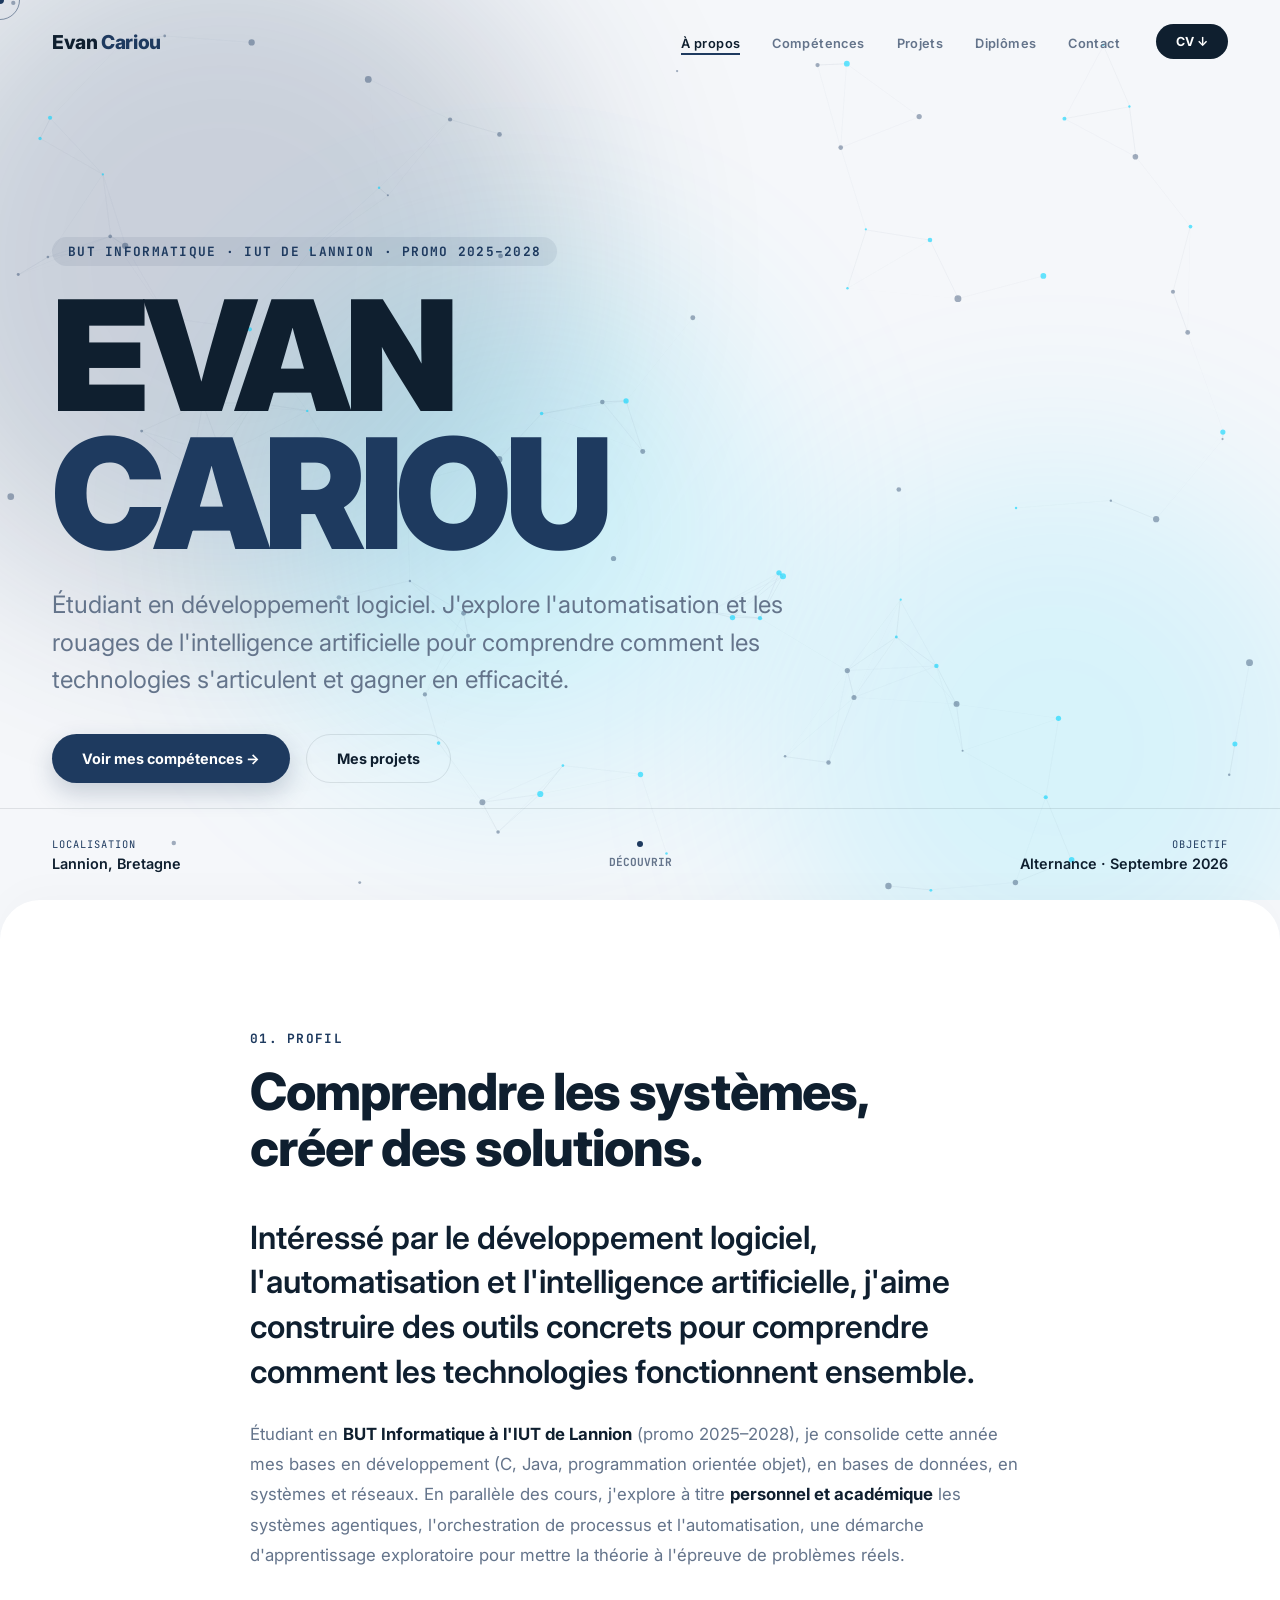
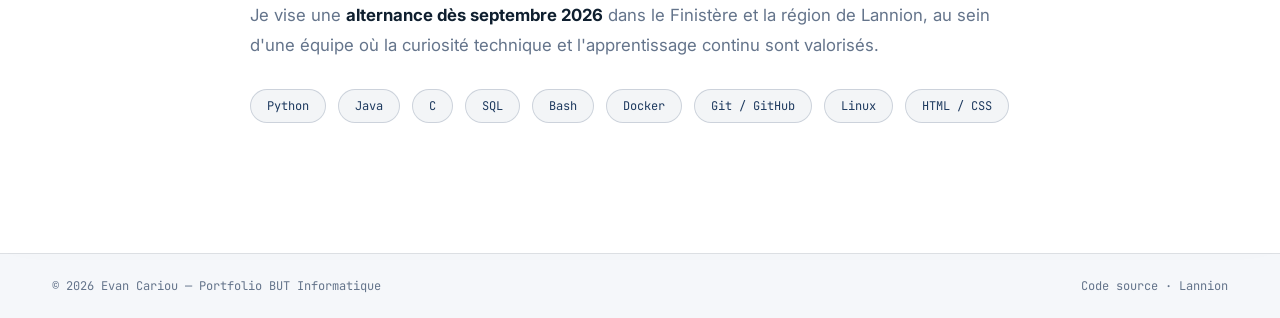
==== commit 5b9f98d2: "Remove profile photo from about section Co-Authored-By: Claude Sonnet 4.6 <noreply@anthropic.com>" ====
--- a/index.html
+++ b/index.html
@@ -72,14 +72,7 @@
   </header>
 
   <section id="apropos" class="section-pad" aria-labelledby="apropos-h">
-    <div class="wrap ap-grid">
-      <div class="ap-photo rv">
-        <div class="photo-frame">
-          <img src="assets/profile.jpg?v=2" alt="Photo de profil d'Evan Cariou" onerror="this.style.display='none';this.nextElementSibling.style.display='block'"/>
-          <span class="photo-ph" style="display:none">photo de profil<br/>→ assets/profile.jpg<br/>(format 4:5)</span>
-        </div>
-        <span class="photo-badge">BUT INFO · <b>Année 1 — S2</b></span>
-      </div>
+    <div class="wrap ap-grid" style="grid-template-columns: 1fr; max-width: 780px;">
       <div>
         <span class="sec-eyebrow rv">01. Profil</span>
         <h2 class="sec-h rv" id="apropos-h" style="font-size: clamp(34px,4vw,56px);">Comprendre les systèmes,<br/>créer des solutions.</h2>
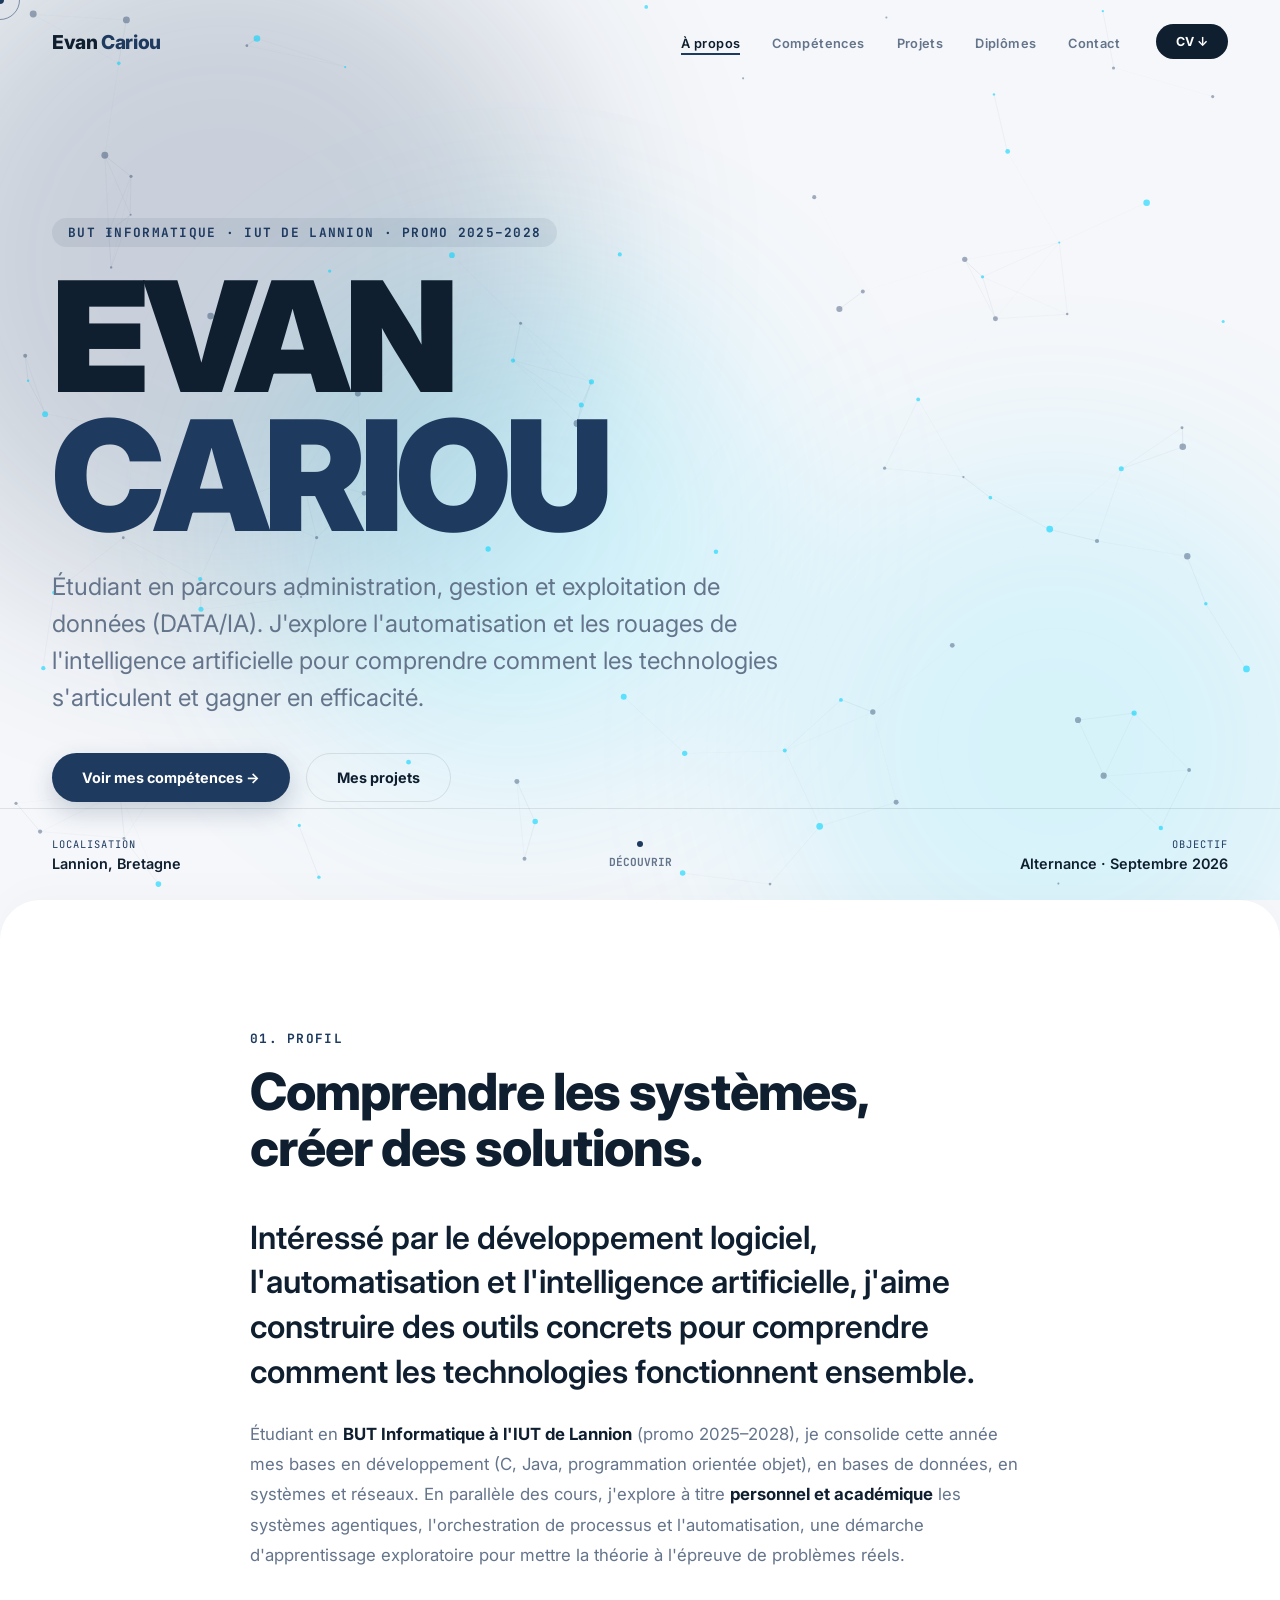
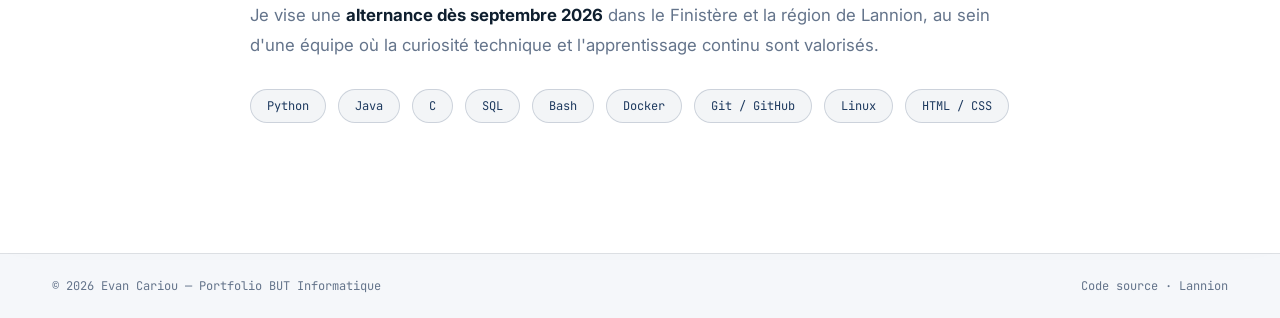
==== commit 5f3b1efa: "Update student description in index.html" ====
--- a/index.html
+++ b/index.html
@@ -48,7 +48,7 @@
       <span class="hero-eyebrow">BUT Informatique · IUT de Lannion · Promo 2025–2028</span>
       <h1 class="hero-name">Evan<br/><span>Cariou</span></h1>
       <p class="hero-tagline">
-        Étudiant en développement logiciel. J'explore l'automatisation et les rouages de l'intelligence artificielle pour comprendre comment les technologies s'articulent et gagner en efficacité.
+        Étudiant en parcours administration, gestion et exploitation de données (DATA/IA). J'explore l'automatisation et les rouages de l'intelligence artificielle pour comprendre comment les technologies s'articulent et gagner en efficacité.
       </p>
       <div class="hero-cta">
         <a class="btn-primary" href="competences.html">Voir mes compétences →</a>
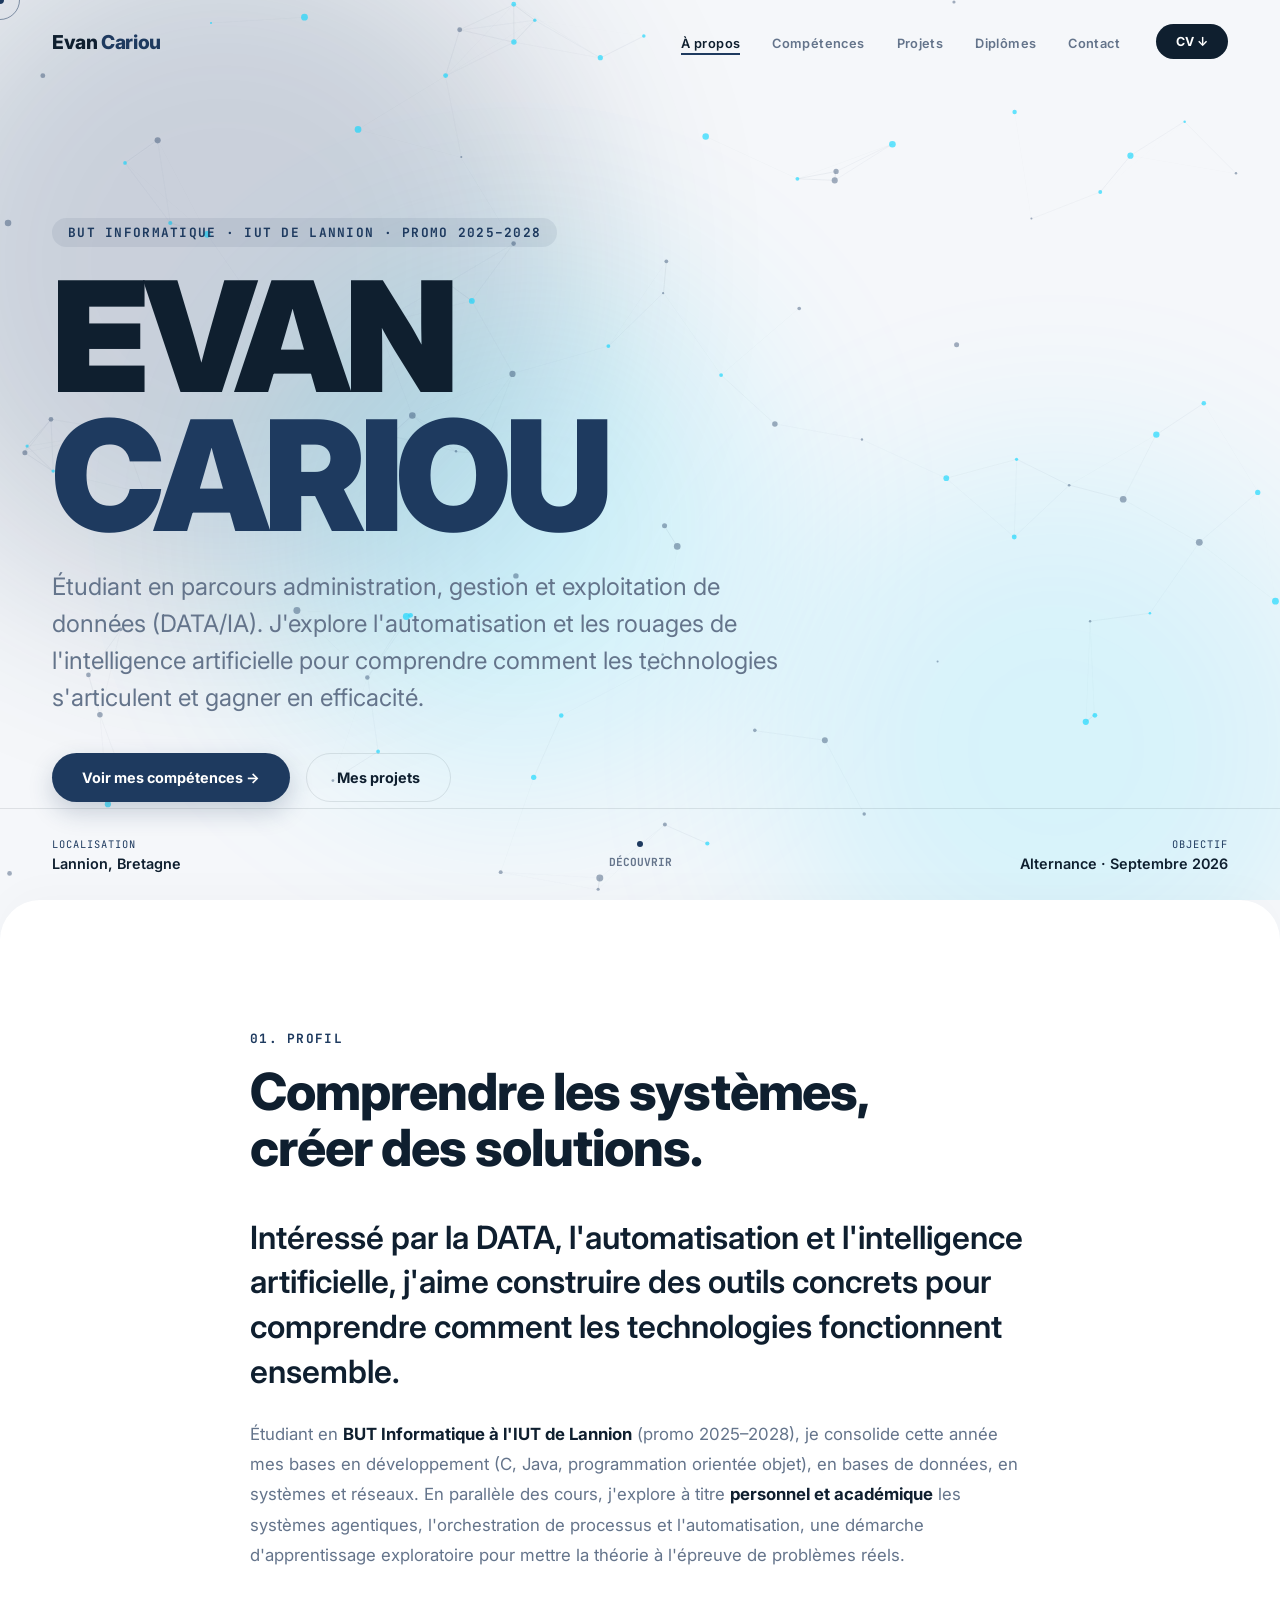
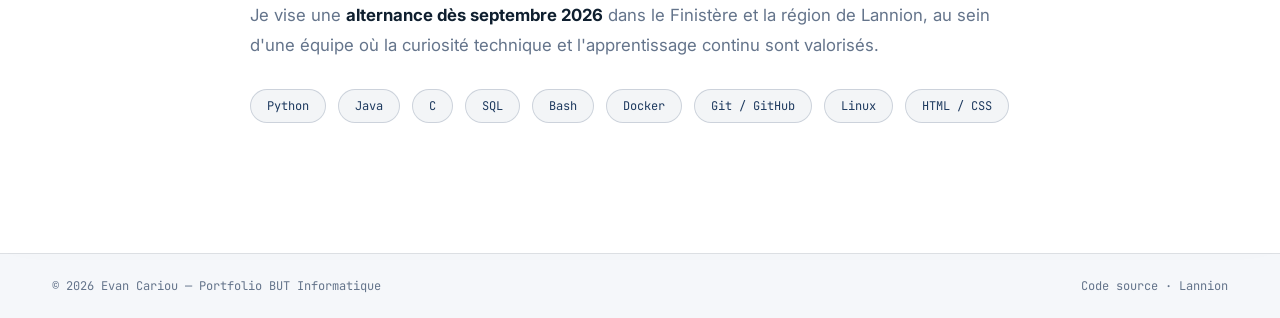
==== commit 75ae5340: "Update bio interests from software to DATA" ====
--- a/index.html
+++ b/index.html
@@ -77,7 +77,7 @@
         <span class="sec-eyebrow rv">01. Profil</span>
         <h2 class="sec-h rv" id="apropos-h" style="font-size: clamp(34px,4vw,56px);">Comprendre les systèmes,<br/>créer des solutions.</h2>
         <p class="bio-lead rv rv-d1">
-          Intéressé par le développement logiciel, l'automatisation et l'intelligence artificielle, j'aime construire des outils concrets pour comprendre comment les technologies fonctionnent ensemble.
+          Intéressé par la DATA, l'automatisation et l'intelligence artificielle, j'aime construire des outils concrets pour comprendre comment les technologies fonctionnent ensemble.
         </p>
         <p class="bio-body rv rv-d1">
           Étudiant en <strong>BUT Informatique à l'IUT de Lannion</strong> (promo 2025–2028), je consolide cette année mes bases en développement (C, Java, programmation orientée objet), en bases de données, en systèmes et réseaux. En parallèle des cours, j'explore à titre <strong>personnel et académique</strong> les systèmes agentiques, l'orchestration de processus et l'automatisation, une démarche d'apprentissage exploratoire pour mettre la théorie à l'épreuve de problèmes réels.<br/><br/>
